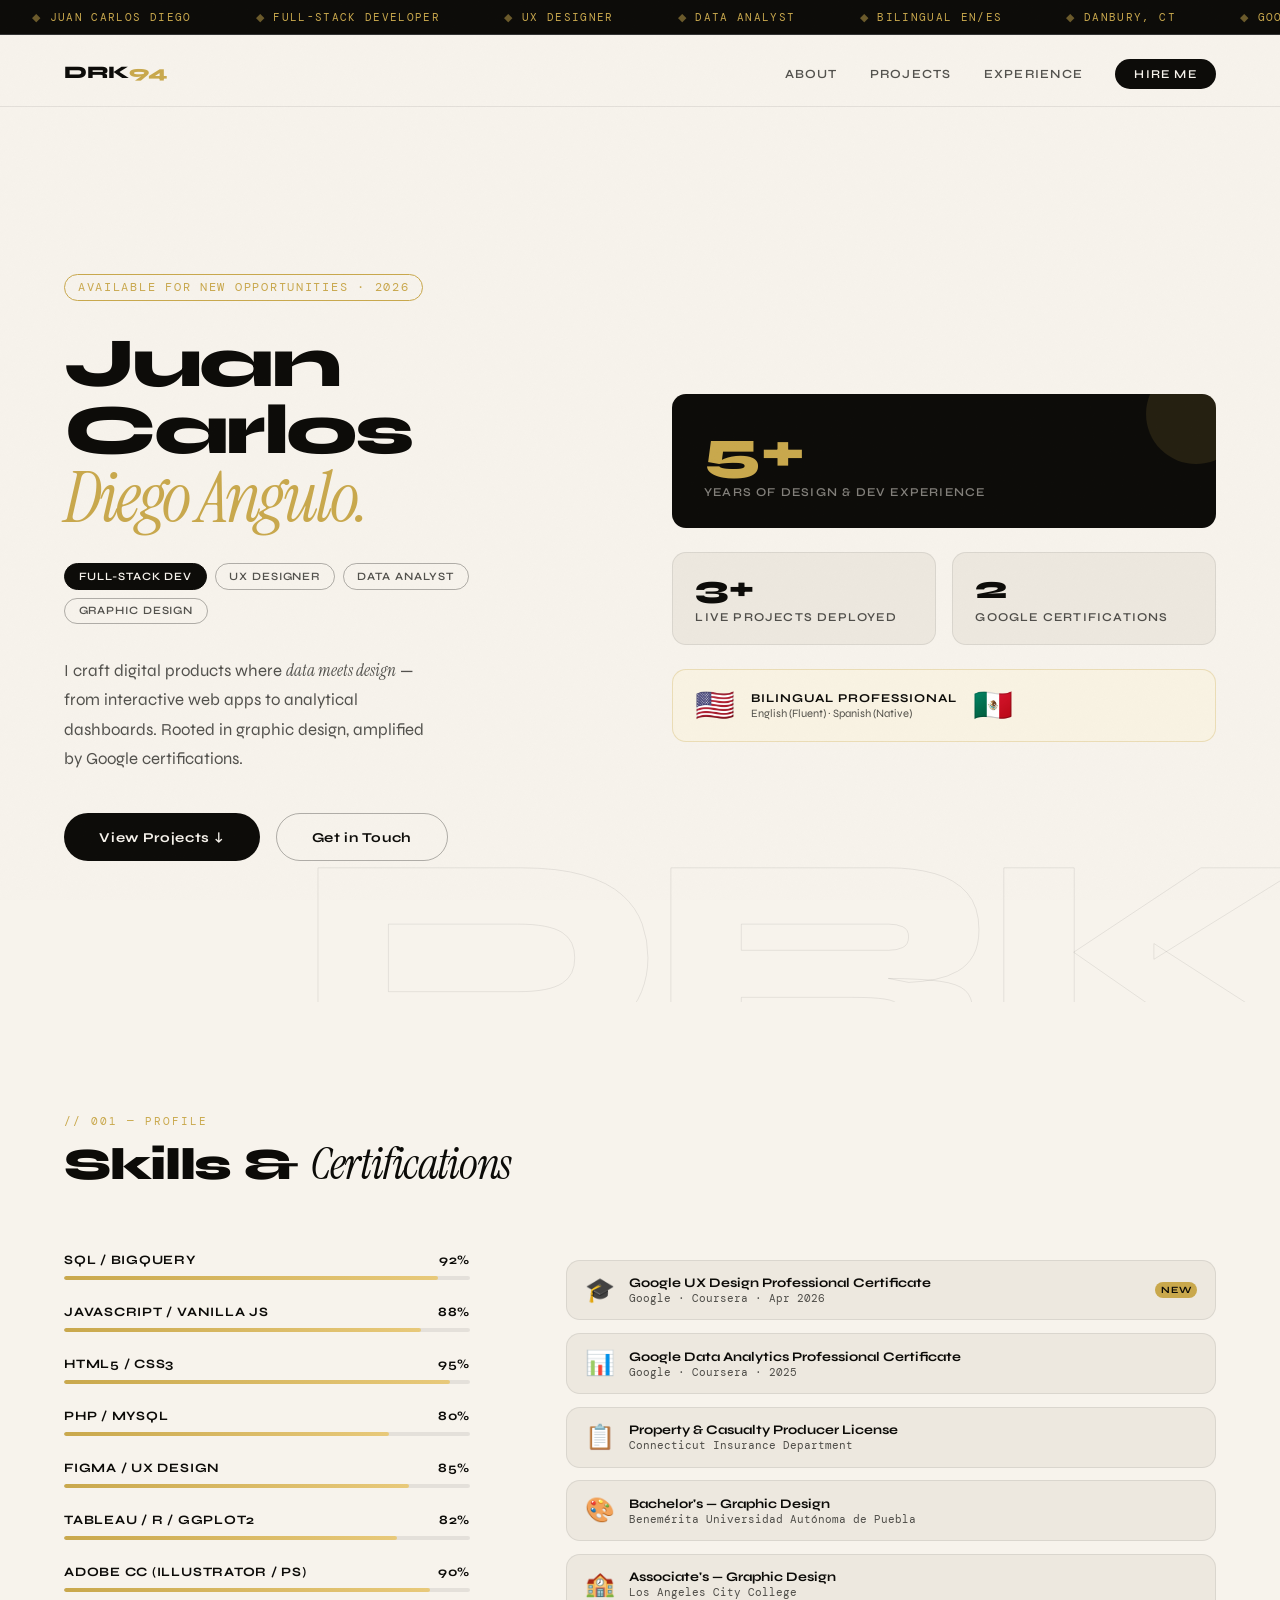
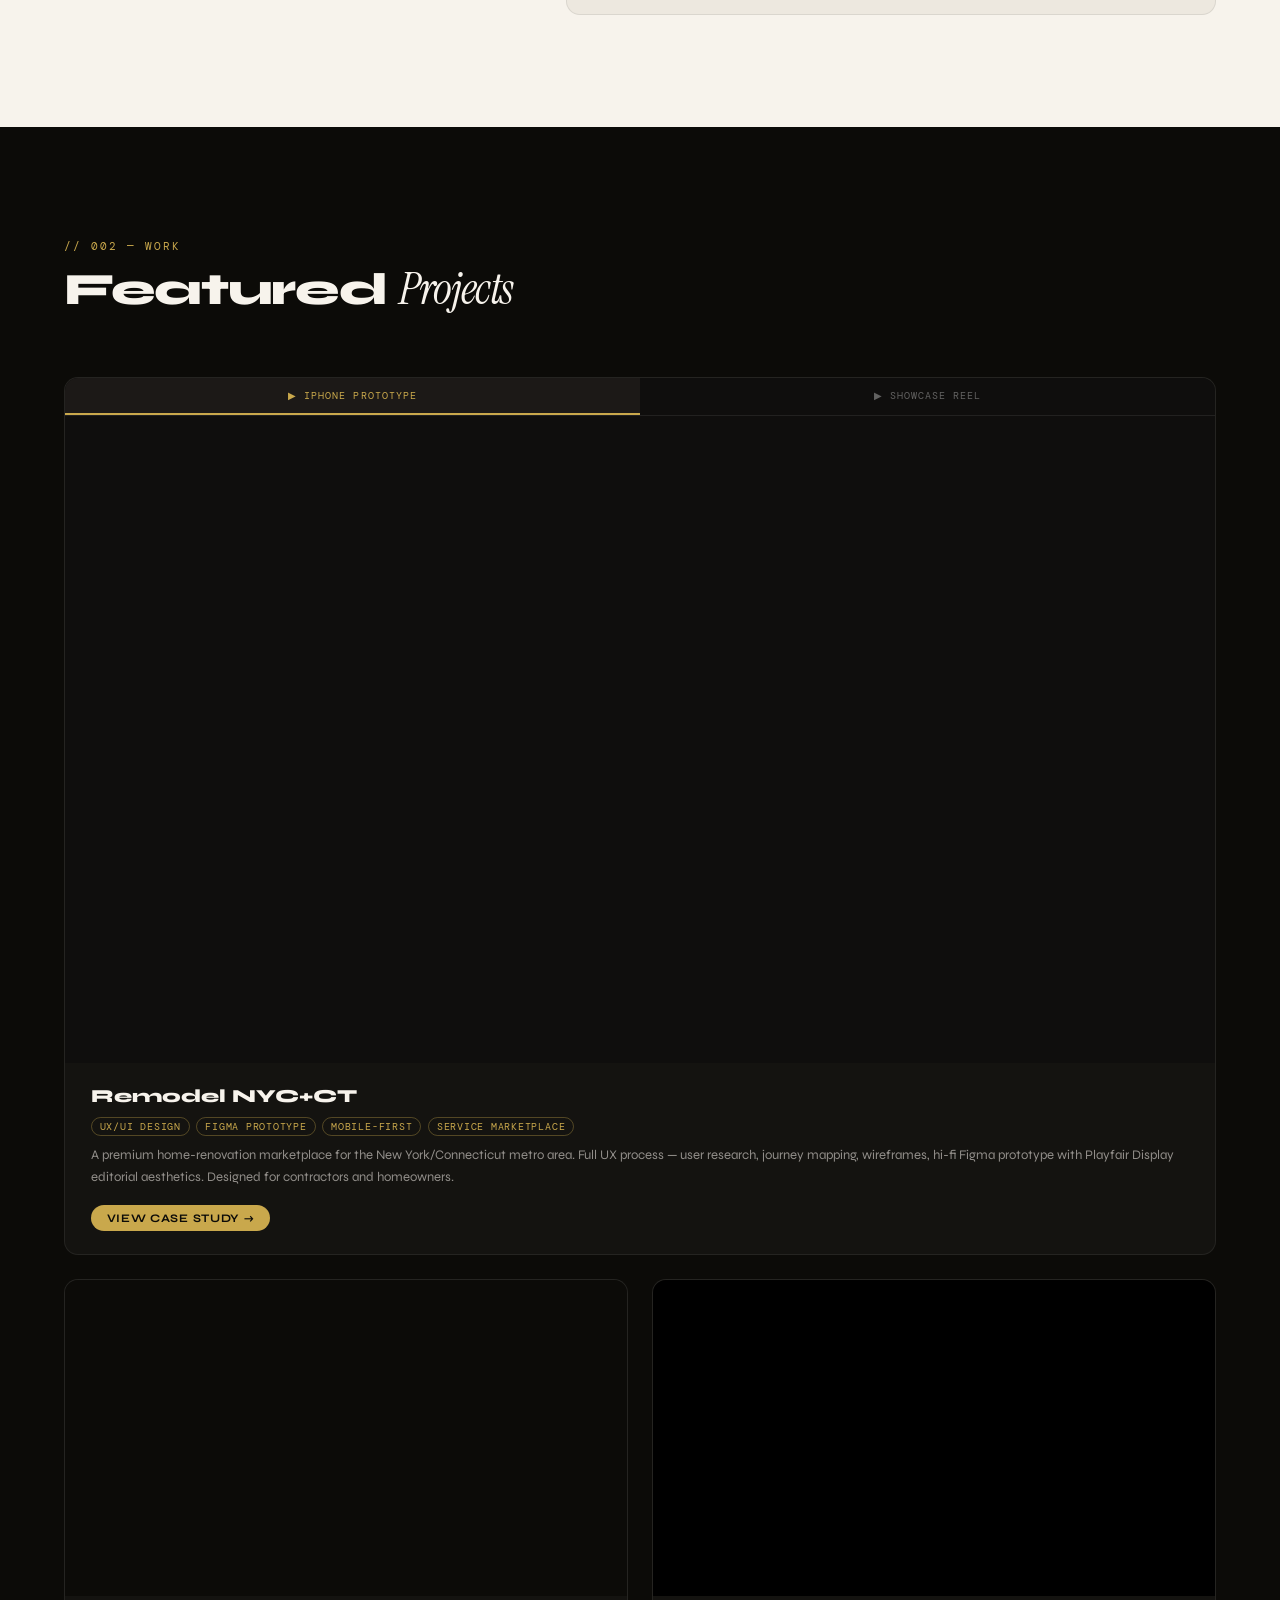
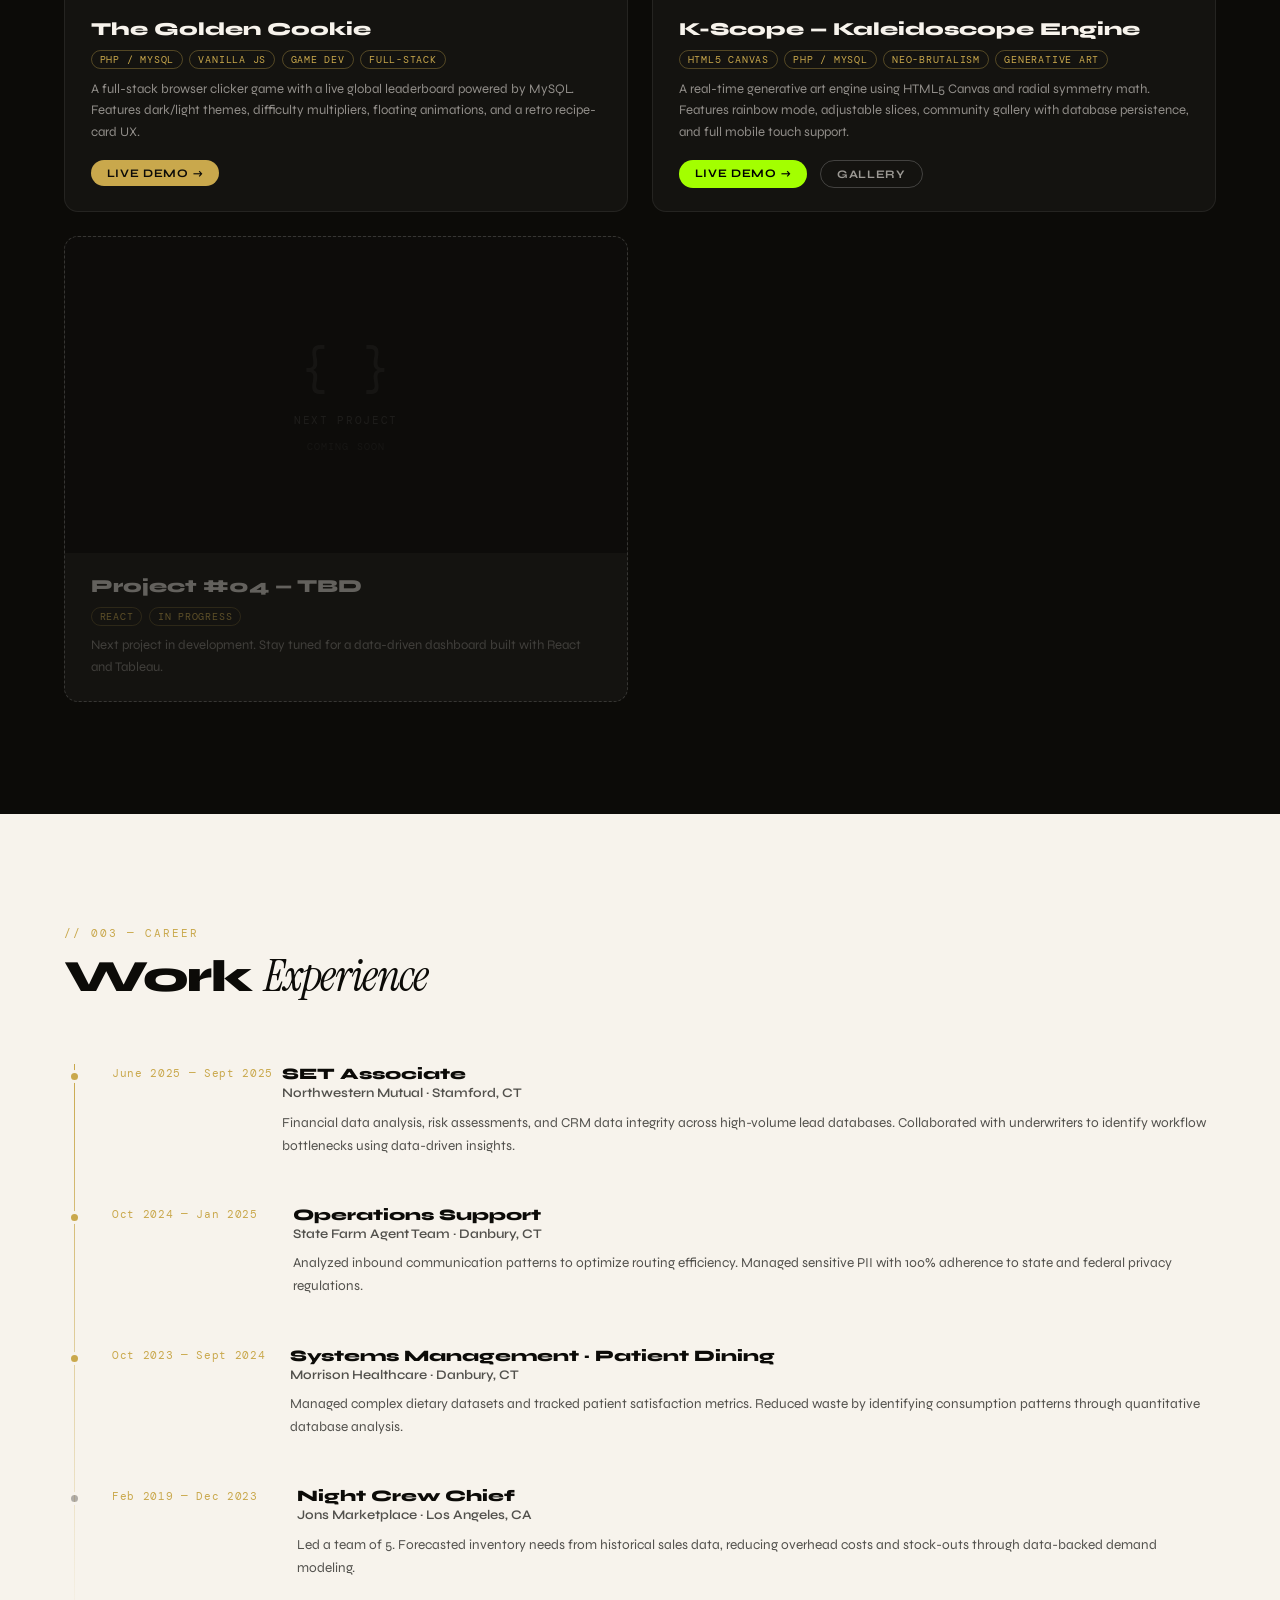
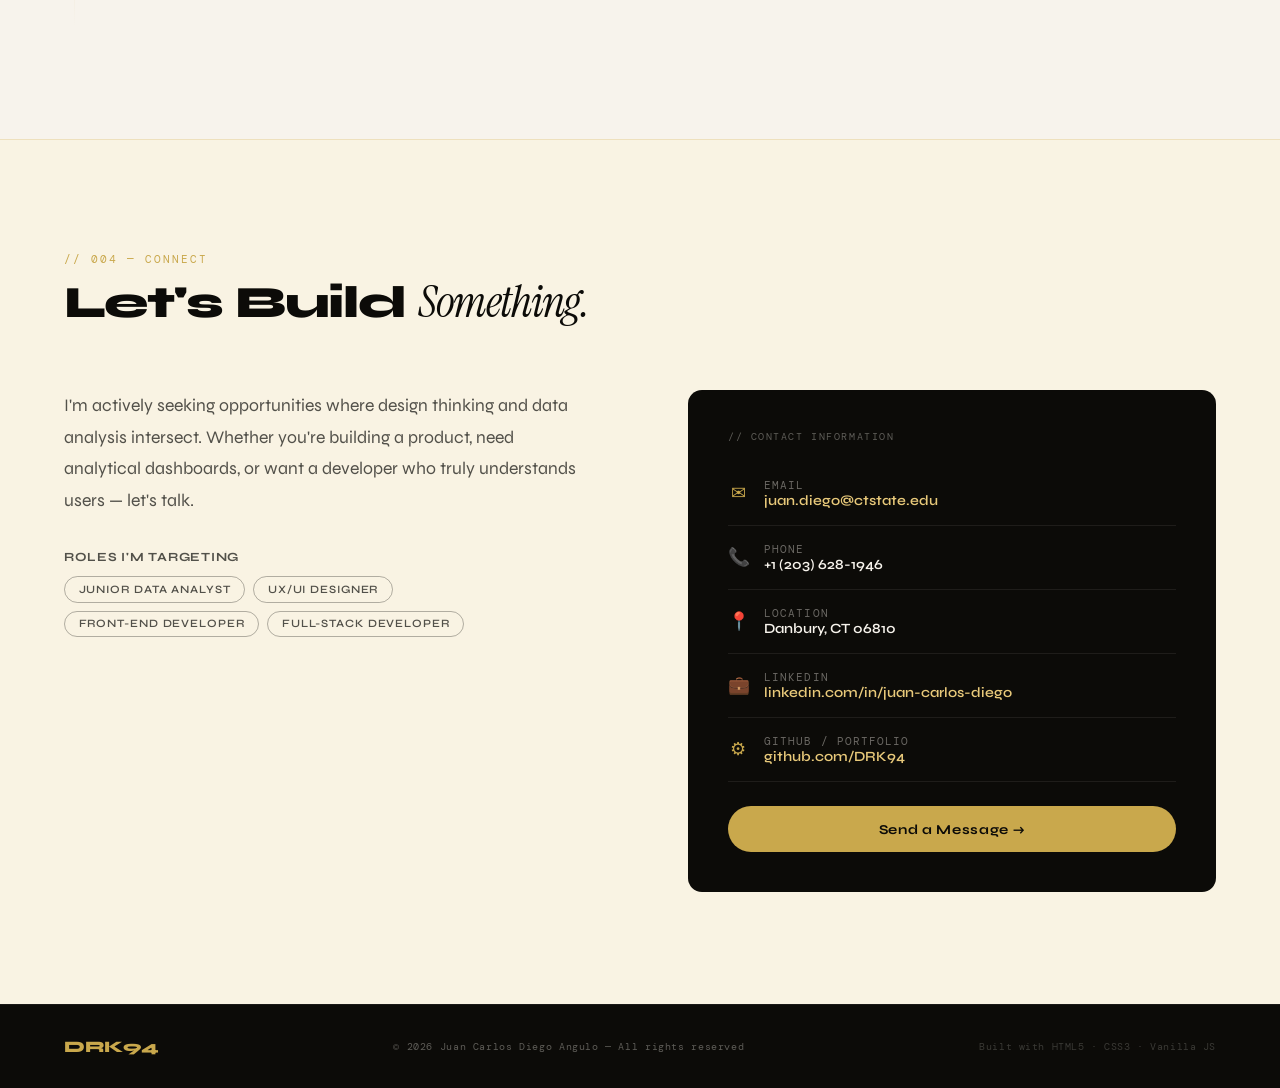
==== index.html @ 2348c210 "Update index.html" ====
<!DOCTYPE html>
<html lang="en">
<head>
<meta charset="UTF-8">
<meta name="viewport" content="width=device-width, initial-scale=1.0">
<title>Juan Carlos Diego — Developer & Designer</title>
<link rel="preconnect" href="https://fonts.googleapis.com">
<link rel="preconnect" href="https://fonts.gstatic.com" crossorigin>
<link href="https://fonts.googleapis.com/css2?family=Syne:wght@400;500;600;700;800&family=Instrument+Serif:ital@0;1&family=DM+Mono:wght@400;500&display=swap" rel="stylesheet">
<style>
:root {
  --gold: #C9A84C;
  --gold-lt: #E8C97A;
  --gold-pale: #F9F3E3;
  --ink: #0C0B08;
  --ink-70: rgba(12,11,8,0.7);
  --ink-30: rgba(12,11,8,0.3);
  --ink-10: rgba(12,11,8,0.08);
  --cream: #F7F3EC;
  --cream-2: #EDE8DF;
  --red: #C04030;
  --neon: #A3FF00;
  --neon-dim: rgba(163,255,0,0.12);
  --blue-dk: #0C1929;
  --blue-mid: #16213E;
  --sans: 'Syne', sans-serif;
  --serif: 'Instrument Serif', Georgia, serif;
  --mono: 'DM Mono', monospace;
  --r: 6px;
  --r-lg: 14px;
  --transition: 0.3s cubic-bezier(0.4,0,0.2,1);
}

@media(prefers-reduced-motion: reduce){ *, *::before, *::after { animation-duration:.01ms!important; transition-duration:.01ms!important; } }

*, *::before, *::after { box-sizing: border-box; margin:0; padding:0; }
html { scroll-behavior: smooth; }
body {
  font-family: var(--sans);
  background: var(--cream);
  color: var(--ink);
  overflow-x: hidden;
  -webkit-font-smoothing: antialiased;
}

/* ── NOISE TEXTURE OVERLAY ── */
body::before {
  content:'';
  position:fixed; inset:0; z-index:1000; pointer-events:none;
  background-image: url("data:image/svg+xml,%3Csvg viewBox='0 0 200 200' xmlns='http://www.w3.org/2000/svg'%3E%3Cfilter id='n'%3E%3CfeTurbulence type='fractalNoise' baseFrequency='0.9' numOctaves='4'/%3E%3C/filter%3E%3Crect width='100%25' height='100%25' filter='url(%23n)' opacity='0.035'/%3E%3C/svg%3E");
  background-repeat: repeat;
  background-size: 180px;
  opacity: 0.6;
}

/* ── SCROLLING TICKER ── */
.ticker-wrap { overflow: hidden; background: var(--ink); padding: 10px 0; border-bottom: 1px solid #333; position: sticky; top:0; z-index: 900; }
.ticker { display:flex; white-space:nowrap; animation: ticker-scroll 28s linear infinite; }
.ticker-item { font-family: var(--mono); font-size: 0.7rem; color: var(--gold); padding: 0 2rem; letter-spacing: 0.12em; text-transform: uppercase; }
.ticker-item::before { content: '◆ '; opacity: 0.5; }
@keyframes ticker-scroll { from { transform: translateX(0); } to { transform: translateX(-50%); } }

/* ── NAV ── */
nav {
  display:flex; align-items:center; justify-content:space-between;
  padding: 1.4rem 4rem;
  position: sticky; top: 40px; z-index: 800;
  background: rgba(247,243,236,0.82);
  backdrop-filter: blur(18px);
  border-bottom: 1px solid var(--ink-10);
}
.nav-logo {
  font-family: var(--sans); font-weight: 800; font-size: 1.1rem;
  letter-spacing: -0.02em; color: var(--ink); text-decoration: none;
}
.nav-logo span { color: var(--gold); }
.nav-links { display:flex; gap:2rem; list-style:none; }
.nav-links a {
  font-size: 0.78rem; font-weight: 600; letter-spacing: 0.1em;
  text-transform: uppercase; color: var(--ink-70); text-decoration:none;
  transition: color var(--transition);
}
.nav-links a:hover { color: var(--gold); }
.nav-cta {
  background: var(--ink); color: var(--cream)!important;
  padding: 0.5rem 1.2rem; border-radius: 100px;
  font-size: 0.75rem!important; transition: background var(--transition)!important;
}
.nav-cta:hover { background: var(--gold)!important; color: var(--ink)!important; }

/* ── HERO ── */
.hero {
  min-height: 100svh;
  display:grid; grid-template-columns: 1fr 1fr; align-items: center;
  padding: 8rem 4rem 6rem;
  position: relative; overflow: hidden;
  gap: 4rem;
}
.hero-bg-text {
  position: absolute; bottom: -6rem; right: -2rem;
  font-family: var(--sans); font-weight: 800; font-size: 22vw;
  color: transparent; -webkit-text-stroke: 1px var(--ink-10);
  line-height: 1; pointer-events: none; user-select:none;
  letter-spacing: -0.05em;
}
.hero-tag {
  display: inline-block; font-family: var(--mono); font-size: 0.72rem;
  letter-spacing: 0.15em; text-transform: uppercase;
  color: var(--gold); border: 1px solid var(--gold);
  padding: 0.3rem 0.8rem; border-radius: 100px; margin-bottom: 1.8rem;
}
.hero-name {
  font-family: var(--sans); font-weight: 800; font-size: clamp(3rem, 5.5vw, 5.5rem);
  line-height: 0.95; letter-spacing: -0.04em; color: var(--ink);
}
.hero-name em { font-family: var(--serif); font-style: italic; font-weight: 400; color: var(--gold); }
.hero-roles {
  display:flex; flex-wrap:wrap; gap: 0.5rem; margin: 2rem 0;
}
.role-pill {
  font-size: 0.7rem; font-weight: 600; letter-spacing: 0.08em; text-transform: uppercase;
  padding: 0.35rem 0.85rem; border-radius: 100px;
  border: 1px solid var(--ink-30); color: var(--ink-70);
}
.role-pill.active { background: var(--ink); color: var(--cream); border-color: var(--ink); }
.hero-summary {
  font-size: 1.05rem; line-height: 1.75; color: var(--ink-70); max-width: 38ch;
}
.hero-ctas { display:flex; gap:1rem; margin-top: 2.5rem; flex-wrap:wrap; }
.btn-primary {
  background: var(--ink); color: var(--cream);
  padding: 0.9rem 2.2rem; border-radius: 100px; font-size: 0.85rem;
  font-weight: 700; letter-spacing: 0.05em; text-decoration: none;
  display:inline-flex; align-items:center; gap: 0.5rem;
  transition: all var(--transition); border:none; cursor:pointer;
}
.btn-primary:hover { background: var(--gold); color: var(--ink); transform: translateY(-2px); }
.btn-secondary {
  background: transparent; color: var(--ink); border: 1.5px solid var(--ink-30);
  padding: 0.9rem 2.2rem; border-radius: 100px; font-size: 0.85rem;
  font-weight: 700; letter-spacing: 0.05em; text-decoration: none;
  display:inline-flex; align-items:center; gap: 0.5rem;
  transition: all var(--transition); cursor:pointer;
}
.btn-secondary:hover { border-color: var(--ink); background: var(--ink-10); }

/* Hero right column — stats */
.hero-right { display:flex; flex-direction:column; gap: 1.5rem; }
.stat-card {
  background: var(--ink); color: var(--cream);
  padding: 1.8rem 2rem; border-radius: var(--r-lg);
  position: relative; overflow:hidden;
}
.stat-card::before {
  content:''; position:absolute; top:-30px; right:-30px;
  width:100px; height:100px; border-radius:50%;
  background: var(--gold); opacity:0.12;
}
.stat-number { font-family: var(--sans); font-size: 3.5rem; font-weight: 800; color: var(--gold); line-height:1; }
.stat-label { font-size: 0.75rem; font-weight: 600; letter-spacing: 0.1em; text-transform:uppercase; color: rgba(247,243,236,0.5); margin-top: 0.4rem; }
.stat-row { display:grid; grid-template-columns: 1fr 1fr; gap: 1rem; }
.stat-mini {
  background: var(--cream-2); padding: 1.2rem 1.4rem; border-radius: var(--r-lg);
  border: 1px solid var(--ink-10);
}
.stat-mini .stat-number { font-size: 2rem; color: var(--ink); }
.stat-mini .stat-label { color: var(--ink-70); }
.bilingual-badge {
  display:flex; align-items:center; gap: 1rem;
  background: var(--gold-pale); border: 1px solid rgba(201,168,76,0.3);
  padding: 1rem 1.4rem; border-radius: var(--r-lg);
}
.lang-flag { font-size: 2rem; }
.lang-text { font-size: 0.75rem; font-weight: 700; letter-spacing:0.08em; text-transform:uppercase; color: var(--ink); }
.lang-sub { font-size: 0.7rem; color: var(--ink-70); margin-top: 2px; }

/* ── SECTIONS SHARED ── */
section { padding: 7rem 4rem; }
.section-eyebrow {
  font-family: var(--mono); font-size: 0.7rem; letter-spacing: 0.18em;
  text-transform: uppercase; color: var(--gold); margin-bottom: 0.8rem;
}
.section-title {
  font-family: var(--sans); font-weight: 800; font-size: clamp(2.2rem, 3.5vw, 3.5rem);
  letter-spacing: -0.03em; line-height: 1.05; color: var(--ink);
}
.section-title em { font-family: var(--serif); font-style:italic; font-weight:400; }

/* ── SKILLS / ABOUT ── */
.about-grid { display:grid; grid-template-columns: 1fr 1.6fr; gap: 6rem; align-items: start; margin-top: 4rem; }
.skills-list { display:flex; flex-direction:column; gap: 1.5rem; }
.skill-row {}
.skill-name { font-size: 0.8rem; font-weight: 700; letter-spacing:0.06em; text-transform:uppercase; color: var(--ink); margin-bottom: 0.5rem; display:flex; justify-content:space-between; }
.skill-bar { height: 4px; background: var(--ink-10); border-radius: 2px; overflow:hidden; }
.skill-fill { height:100%; background: linear-gradient(90deg, var(--gold), var(--gold-lt)); border-radius:2px; transform: scaleX(0); transform-origin: left; transition: transform 1.2s cubic-bezier(0.4,0,0.2,1); }
.skill-fill.animate { transform: scaleX(1); }
.cert-chips { display:flex; flex-direction:column; gap: 0.8rem; margin-top: 0.5rem; }
.cert-chip {
  display:flex; align-items:center; gap:0.9rem;
  background: var(--cream-2); border: 1px solid var(--ink-10);
  padding: 0.9rem 1.1rem; border-radius: var(--r-lg);
  transition: border-color var(--transition), box-shadow var(--transition);
}
.cert-chip:hover { border-color: var(--gold); box-shadow: 0 0 0 3px rgba(201,168,76,0.12); }
.cert-icon { font-size: 1.5rem; flex-shrink:0; }
.cert-name { font-size: 0.82rem; font-weight: 700; color: var(--ink); }
.cert-issuer { font-size: 0.7rem; color: var(--ink-70); font-family: var(--mono); }
.cert-new { font-size: 0.6rem; font-weight: 700; letter-spacing:0.08em; text-transform:uppercase; background: var(--gold); color: var(--ink); padding: 2px 6px; border-radius: 100px; margin-left: auto; flex-shrink:0; }

/* ── EXPERIENCE TIMELINE ── */
.timeline { position:relative; margin-top: 4rem; }
.timeline::before {
  content:''; position:absolute; left: 10px; top:0; bottom:0; width:1px;
  background: linear-gradient(to bottom, var(--gold), transparent);
}
.timeline-item { display:flex; gap:2.5rem; padding: 0 0 3rem 3rem; position:relative; }
.timeline-dot {
  position:absolute; left: 4px; top: 6px; width:13px; height:13px;
  background: var(--gold); border-radius:50%; border: 3px solid var(--cream);
  flex-shrink:0;
}
.timeline-date { font-family: var(--mono); font-size: 0.7rem; color: var(--gold); white-space: nowrap; min-width: 120px; padding-top: 0.15rem; letter-spacing: 0.06em; }
.timeline-body {}
.timeline-role { font-weight: 800; font-size: 1rem; color: var(--ink); }
.timeline-co { font-size: 0.82rem; color: var(--ink-70); margin-top: 2px; font-weight: 600; }
.timeline-desc { font-size: 0.85rem; color: var(--ink-70); line-height: 1.7; margin-top: 0.6rem; }

/* ── PROJECTS ── */
.projects-section { background: var(--ink); color: var(--cream); }
.projects-section .section-eyebrow { color: var(--gold); }
.projects-section .section-title { color: var(--cream); }
.projects-grid { display:grid; grid-template-columns: 1fr 1fr; gap: 1.5rem; margin-top: 4rem; }
.project-card {
  background: #141310; border: 1px solid rgba(255,255,255,0.07);
  border-radius: var(--r-lg); overflow:hidden; position:relative;
  transition: transform var(--transition), border-color var(--transition);
  cursor: pointer;
}
.project-card:hover { transform: translateY(-6px); border-color: rgba(201,168,76,0.4); }
.project-card.featured { grid-column: span 2; }
.project-media {
  width:100%; aspect-ratio: 16/9; background: #1A1815;
  position:relative; overflow:hidden;
  display:flex; align-items:center; justify-content:center;
}
.project-card.featured .project-media { aspect-ratio: 21/9; }
.project-media video {
  width:100%; height:100%; object-fit:cover;
  opacity: 0.85; transition: opacity var(--transition);
}
.project-card:hover .project-media video { opacity: 1; }
.project-placeholder {
  width:100%; height:100%; display:flex; flex-direction:column;
  align-items:center; justify-content:center; gap: 0.8rem;
  font-family: var(--mono); font-size: 0.7rem; letter-spacing:0.1em;
  text-transform:uppercase; color: rgba(255,255,255,0.2);
}
.project-placeholder-emoji { font-size: 3.5rem; opacity: 0.4; }
/* Project mock screens inside placeholder */
.mock-screen {
  width:80%; max-width:520px; background: #0C0B08; border-radius: 8px;
  border: 1px solid rgba(255,255,255,0.1); overflow:hidden;
  box-shadow: 0 30px 60px rgba(0,0,0,0.6);
}
.mock-bar { height:28px; background: #1A1815; border-bottom: 1px solid rgba(255,255,255,0.07); display:flex; align-items:center; padding: 0 10px; gap:6px; }
.mock-dot { width:7px; height:7px; border-radius:50%; }
.mock-url { flex:1; height:14px; background: rgba(255,255,255,0.05); border-radius: 3px; margin:0 8px; }
.mock-body { padding: 1.2rem; }

/* Golden Cookie mock */
.cookie-mock .mock-title { text-align:center; font-size: 0.6rem; font-family: var(--mono); color: var(--gold); letter-spacing:0.15em; text-transform:uppercase; margin-bottom:0.8rem; }
.cookie-emoji-big { font-size: 3.5rem; text-align:center; display:block; animation: pulse-cookie 2s infinite ease-in-out; }
.score-row { display:flex; justify-content:center; font-family:var(--mono); font-size:1.4rem; font-weight:700; color: #e94560; margin: 0.5rem 0; }
.leaderboard-row { display:flex; justify-content:space-between; font-family:var(--mono); font-size:0.55rem; color:rgba(255,255,255,0.5); padding:3px 0; border-bottom: 1px solid rgba(255,255,255,0.05); }
@keyframes pulse-cookie { 0%,100%{ transform:scale(1); } 50%{ transform:scale(1.08); } }

/* K-Scope mock */
.kscope-mock .kscope-canvas { width:100%; aspect-ratio:2/1; background:#000; border-radius:4px; position:relative; overflow:hidden; }
.kscope-line { position:absolute; width:2px; border-radius:1px; transform-origin: bottom; }
.kscope-controls { display:flex; gap:8px; margin-top:8px; align-items:center; }
.kscope-swatch { width:20px; height:20px; border-radius:4px; border: 2px solid var(--neon); background: var(--neon); }
.kscope-tag { font-family:var(--mono); font-size:0.5rem; color: var(--neon); border: 1px solid var(--neon); padding:2px 6px; }

/* Remodel mock */
.remodel-mock .remodel-header { display:flex; align-items:center; gap:8px; margin-bottom:10px; }
.remodel-logo { font-family:var(--serif); font-style:italic; font-size:0.9rem; color: #B45309; }
.remodel-card { background:#FAEEDA; border-radius:6px; padding:8px 10px; margin-bottom:6px; }
.remodel-card-title { font-size:0.55rem; font-weight:700; color:#1C1917; }
.remodel-card-sub { font-size:0.48rem; color:#57534E; margin-top:2px; }
.remodel-badge { display:inline-block; background:#0F6E56; color:#fff; font-size:0.42rem; padding:1px 5px; border-radius:3px; margin-top:3px; }

/* project info overlay */
.project-info { padding: 1.4rem 1.6rem; }
.project-name { font-family: var(--sans); font-weight: 800; font-size: 1.15rem; color: var(--cream); }
.project-tags { display:flex; flex-wrap:wrap; gap:0.4rem; margin: 0.6rem 0; }
.project-tag { font-family: var(--mono); font-size: 0.6rem; letter-spacing:0.08em; text-transform:uppercase; color: var(--gold); border: 1px solid rgba(201,168,76,0.35); padding: 2px 8px; border-radius: 100px; }
.project-desc { font-size: 0.82rem; line-height: 1.65; color: rgba(247,243,236,0.55); }
.project-links { display:flex; gap:0.8rem; margin-top: 1rem; }
.project-link {
  font-size:0.72rem; font-weight:700; letter-spacing:0.06em; text-transform:uppercase;
  padding: 0.4rem 1rem; border-radius: 100px; text-decoration:none;
  transition: all var(--transition);
}
.pl-primary { background: var(--gold); color: var(--ink); }
.pl-primary:hover { background: var(--gold-lt); }
.pl-ghost { border: 1px solid rgba(255,255,255,0.2); color: rgba(247,243,236,0.6); }
.pl-ghost:hover { border-color: var(--gold); color: var(--gold); }

/* play button overlay */
.play-overlay {
  position:absolute; inset:0; display:flex; align-items:center; justify-content:center;
  background: rgba(0,0,0,0.3); opacity:1; transition: opacity var(--transition);
}
.project-card:hover .play-overlay { opacity:0; }
.play-btn {
  width:54px; height:54px; border-radius:50%;
  background: rgba(201,168,76,0.9); display:flex; align-items:center; justify-content:center;
  backdrop-filter: blur(4px);
}
.play-btn svg { width:20px; height:20px; fill: var(--ink); margin-left:3px; }

/* ── CONTACT ── */
.contact-section {
  background: var(--gold-pale); border-top: 1px solid rgba(201,168,76,0.25);
}
.contact-grid { display:grid; grid-template-columns: 1fr 1fr; gap: 6rem; margin-top: 4rem; align-items:start; }
.contact-intro { font-size: 1.1rem; line-height: 1.8; color: var(--ink-70); }
.contact-card {
  background: var(--ink); color: var(--cream);
  padding: 2.5rem; border-radius: var(--r-lg);
}
.contact-row {
  display:flex; align-items:center; gap: 1rem; padding: 1rem 0;
  border-bottom: 1px solid rgba(247,243,236,0.08);
}
.contact-row:last-child { border-bottom:none; }
.contact-icon { font-size: 1.1rem; color: var(--gold); flex-shrink:0; width:20px; text-align:center; }
.contact-label { font-size: 0.68rem; font-family:var(--mono); letter-spacing:0.1em; text-transform:uppercase; color: rgba(247,243,236,0.4); }
.contact-value { font-size: 0.88rem; font-weight:600; color: var(--cream); }
.contact-value a { color: var(--gold-lt); text-decoration:none; }
.contact-value a:hover { text-decoration:underline; }

/* ── FOOTER ── */
footer {
  background: var(--ink); color: rgba(247,243,236,0.35);
  padding: 2rem 4rem; display:flex; justify-content:space-between; align-items:center;
  border-top: 1px solid rgba(255,255,255,0.06);
}
.footer-logo { font-family: var(--sans); font-weight:800; font-size:1rem; color: var(--gold); letter-spacing:-0.02em; }
.footer-copy { font-family: var(--mono); font-size: 0.65rem; letter-spacing:0.06em; }

/* ── RESPONSIVE ── */
@media(max-width:900px){
  nav { padding: 1.2rem 1.5rem; }
  .nav-links { display:none; }
  .hero { grid-template-columns:1fr; padding: 6rem 1.5rem 4rem; gap:3rem; }
  .hero-bg-text { font-size: 30vw; }
  section { padding: 5rem 1.5rem; }
  .about-grid { grid-template-columns:1fr; gap:3rem; }
  .projects-grid { grid-template-columns:1fr; }
  .project-card.featured { grid-column: span 1; }
  .project-card.featured .project-media { aspect-ratio: 16/9; }
  .contact-grid { grid-template-columns:1fr; gap:2rem; }
  footer { flex-direction:column; gap:0.5rem; text-align:center; padding:1.5rem; }
  .stat-row { grid-template-columns:1fr; }
}
</style>
</head>
<body>

<!-- TICKER -->
<div class="ticker-wrap" aria-hidden="true">
  <div class="ticker">
    <span class="ticker-item">Juan Carlos Diego</span>
    <span class="ticker-item">Full-Stack Developer</span>
    <span class="ticker-item">UX Designer</span>
    <span class="ticker-item">Data Analyst</span>
    <span class="ticker-item">Bilingual EN/ES</span>
    <span class="ticker-item">Danbury, CT</span>
    <span class="ticker-item">Google Certified</span>
    <span class="ticker-item">Open to Work</span>
    <span class="ticker-item">Juan Carlos Diego</span>
    <span class="ticker-item">Full-Stack Developer</span>
    <span class="ticker-item">UX Designer</span>
    <span class="ticker-item">Data Analyst</span>
    <span class="ticker-item">Bilingual EN/ES</span>
    <span class="ticker-item">Danbury, CT</span>
    <span class="ticker-item">Google Certified</span>
    <span class="ticker-item">Open to Work</span>
  </div>
</div>

<!-- NAV -->
<nav role="navigation" aria-label="Main navigation">
  <a href="#" class="nav-logo">DRK<span>94</span></a>
  <ul class="nav-links">
    <li><a href="#about">About</a></li>
    <li><a href="#projects">Projects</a></li>
    <li><a href="#experience">Experience</a></li>
    <li><a href="#contact" class="nav-cta">Hire Me</a></li>
  </ul>
</nav>

<!-- HERO -->
<header class="hero" id="top">
  <div class="hero-left">
    <div class="hero-tag">Available for new opportunities · 2026</div>
    <h1 class="hero-name">
      Juan<br>Carlos<br><em>Diego Angulo.</em>
    </h1>
    <div class="hero-roles">
      <span class="role-pill active">Full-Stack Dev</span>
      <span class="role-pill">UX Designer</span>
      <span class="role-pill">Data Analyst</span>
      <span class="role-pill">Graphic Design</span>
    </div>
    <p class="hero-summary">I craft digital products where <em style="font-family:var(--serif);font-style:italic;">data meets design</em> — from interactive web apps to analytical dashboards. Rooted in graphic design, amplified by Google certifications.</p>
    <div class="hero-ctas">
      <a href="#projects" class="btn-primary">View Projects ↓</a>
      <a href="#contact" class="btn-secondary">Get in Touch</a>
    </div>
  </div>
  <div class="hero-right">
    <div class="stat-card">
      <div class="stat-number">5+</div>
      <div class="stat-label">Years of design &amp; dev experience</div>
    </div>
    <div class="stat-row">
      <div class="stat-mini">
        <div class="stat-number">3+</div>
        <div class="stat-label">Live projects deployed</div>
      </div>
      <div class="stat-mini">
        <div class="stat-number">2</div>
        <div class="stat-label">Google certifications</div>
      </div>
    </div>
    <div class="bilingual-badge">
      <span class="lang-flag">🇺🇸</span>
      <div><div class="lang-text">Bilingual Professional</div><div class="lang-sub">English (Fluent) · Spanish (Native)</div></div>
      <span class="lang-flag">🇲🇽</span>
    </div>
  </div>
  <div class="hero-bg-text" aria-hidden="true">DRK</div>
</header>

<!-- ABOUT / SKILLS -->
<section id="about">
  <div class="section-eyebrow">// 001 — Profile</div>
  <h2 class="section-title">Skills &amp; <em>Certifications</em></h2>
  <div class="about-grid">
    <div class="skills-list">
      <div class="skill-row">
        <div class="skill-name"><span>SQL / BigQuery</span><span>92%</span></div>
        <div class="skill-bar"><div class="skill-fill" style="width:92%"></div></div>
      </div>
      <div class="skill-row">
        <div class="skill-name"><span>JavaScript / Vanilla JS</span><span>88%</span></div>
        <div class="skill-bar"><div class="skill-fill" style="width:88%"></div></div>
      </div>
      <div class="skill-row">
        <div class="skill-name"><span>HTML5 / CSS3</span><span>95%</span></div>
        <div class="skill-bar"><div class="skill-fill" style="width:95%"></div></div>
      </div>
      <div class="skill-row">
        <div class="skill-name"><span>PHP / MySQL</span><span>80%</span></div>
        <div class="skill-bar"><div class="skill-fill" style="width:80%"></div></div>
      </div>
      <div class="skill-row">
        <div class="skill-name"><span>Figma / UX Design</span><span>85%</span></div>
        <div class="skill-bar"><div class="skill-fill" style="width:85%"></div></div>
      </div>
      <div class="skill-row">
        <div class="skill-name"><span>Tableau / R / ggplot2</span><span>82%</span></div>
        <div class="skill-bar"><div class="skill-fill" style="width:82%"></div></div>
      </div>
      <div class="skill-row">
        <div class="skill-name"><span>Adobe CC (Illustrator / PS)</span><span>90%</span></div>
        <div class="skill-bar"><div class="skill-fill" style="width:90%"></div></div>
      </div>
    </div>
    <div>
      <div class="cert-chips">
        <div class="cert-chip">
          <span class="cert-icon">🎓</span>
          <div>
            <div class="cert-name">Google UX Design Professional Certificate</div>
            <div class="cert-issuer">Google · Coursera · Apr 2026</div>
          </div>
          <span class="cert-new">New</span>
        </div>
        <div class="cert-chip">
          <span class="cert-icon">📊</span>
          <div>
            <div class="cert-name">Google Data Analytics Professional Certificate</div>
            <div class="cert-issuer">Google · Coursera · 2025</div>
          </div>
        </div>
        <div class="cert-chip">
          <span class="cert-icon">📋</span>
          <div>
            <div class="cert-name">Property &amp; Casualty Producer License</div>
            <div class="cert-issuer">Connecticut Insurance Department</div>
          </div>
        </div>
        <div class="cert-chip">
          <span class="cert-icon">🎨</span>
          <div>
            <div class="cert-name">Bachelor's — Graphic Design</div>
            <div class="cert-issuer">Benemérita Universidad Autónoma de Puebla</div>
          </div>
        </div>
        <div class="cert-chip">
          <span class="cert-icon">🏫</span>
          <div>
            <div class="cert-name">Associate's — Graphic Design</div>
            <div class="cert-issuer">Los Angeles City College</div>
          </div>
        </div>
      </div>
    </div>
  </div>
</section>

<!-- PROJECTS -->
<section class="projects-section" id="projects">
  <div class="section-eyebrow">// 002 — Work</div>
  <h2 class="section-title">Featured <em>Projects</em></h2>
  <div class="projects-grid">

    <!-- Remodel NYC+CT — featured -->
    <div class="project-card featured">
      <div class="project-media" style="flex-direction:column;background:#0F0E0D;aspect-ratio:unset;">
        <!-- Video tab switcher -->
        <div style="display:flex;gap:0;width:100%;border-bottom:1px solid rgba(255,255,255,0.08);flex-shrink:0;">
          <button onclick="remodelTab(0,this)" id="remodel-tab-0"
            style="flex:1;background:#1C1917;border:none;color:var(--gold);font-family:var(--mono);font-size:0.65rem;letter-spacing:0.1em;text-transform:uppercase;padding:0.7rem 1rem;cursor:pointer;border-bottom:2px solid var(--gold);transition:all 0.2s;">
            ▶ iPhone Prototype
          </button>
          <button onclick="remodelTab(1,this)" id="remodel-tab-1"
            style="flex:1;background:transparent;border:none;color:rgba(255,255,255,0.35);font-family:var(--mono);font-size:0.65rem;letter-spacing:0.1em;text-transform:uppercase;padding:0.7rem 1rem;cursor:pointer;border-bottom:2px solid transparent;transition:all 0.2s;">
            ▶ Showcase Reel
          </button>
        </div>
        <!-- Video panels -->
        <div id="remodel-video-0" style="width:100%;position:relative;padding-bottom:56.25%;flex-shrink:0;">
          <iframe
            src="https://player.vimeo.com/video/1193597538?title=0&byline=0&portrait=0&color=C9A84C"
            style="position:absolute;top:0;left:0;width:100%;height:100%;border:none;"
            allow="autoplay; fullscreen; picture-in-picture"
            allowfullscreen
            title="Remodel NYC+CT — iPhone Prototype">
          </iframe>
        </div>
        <div id="remodel-video-1" style="width:100%;position:relative;padding-bottom:56.25%;flex-shrink:0;display:none;">
          <iframe
            src="https://player.vimeo.com/video/1193597629?title=0&byline=0&portrait=0&color=C9A84C"
            style="position:absolute;top:0;left:0;width:100%;height:100%;border:none;"
            allow="autoplay; fullscreen; picture-in-picture"
            allowfullscreen
            title="Remodel NYC+CT — Showcase">
          </iframe>
        </div>
      </div>
      <div class="project-info">
        <div class="project-name">Remodel NYC+CT</div>
        <div class="project-tags">
          <span class="project-tag">UX/UI Design</span>
          <span class="project-tag">Figma Prototype</span>
          <span class="project-tag">Mobile-First</span>
          <span class="project-tag">Service Marketplace</span>
        </div>
        <p class="project-desc">A premium home-renovation marketplace for the New York/Connecticut metro area. Full UX process — user research, journey mapping, wireframes, hi-fi Figma prototype with Playfair Display editorial aesthetics. Designed for contractors and homeowners.</p>
        <div class="project-links">
          <a href="remodel_casestudy.html" class="project-link pl-primary" target="_blank">View Case Study →</a>
        </div>
      </div>
    </div>

    <!-- The Golden Cookie -->
    <div class="project-card">
      <div class="project-media" style="padding:0;background:#0C0B08;">
        <div style="width:100%;position:relative;padding-bottom:56.25%;">
          <iframe
            src="https://player.vimeo.com/video/1193731433?title=0&byline=0&portrait=0&color=ffd700"
            style="position:absolute;top:0;left:0;width:100%;height:100%;border:none;"
            allow="autoplay; fullscreen; picture-in-picture"
            allowfullscreen
            title="The Golden Cookie — Demo">
          </iframe>
        </div>
      </div>
      <div class="project-info">
        <div class="project-name">The Golden Cookie</div>
        <div class="project-tags">
          <span class="project-tag">PHP / MySQL</span>
          <span class="project-tag">Vanilla JS</span>
          <span class="project-tag">Game Dev</span>
          <span class="project-tag">Full-Stack</span>
        </div>
        <p class="project-desc">A full-stack browser clicker game with a live global leaderboard powered by MySQL. Features dark/light themes, difficulty multipliers, floating animations, and a retro recipe-card UX.</p>
        <div class="project-links">
          <a href="https://drk94.infinityfreeapp.com/golden-cookie/index.php" class="project-link pl-primary" target="_blank">Live Demo →</a>
        </div>

      </div>
    </div>

    <!-- K-Scope -->
    <div class="project-card">
      <div class="project-media" style="padding:0;background:#000;">
        <div style="width:100%;position:relative;padding-bottom:56.25%;">
          <iframe
            src="https://player.vimeo.com/video/1193734236?title=0&byline=0&portrait=0&color=a3ff00"
            style="position:absolute;top:0;left:0;width:100%;height:100%;border:none;"
            allow="autoplay; fullscreen; picture-in-picture"
            allowfullscreen
            title="K-Scope — Kaleidoscope Engine Demo">
          </iframe>
        </div>
      </div>
      <div class="project-info">
        <div class="project-name">K-Scope — Kaleidoscope Engine</div>
        <div class="project-tags">
          <span class="project-tag">HTML5 Canvas</span>
          <span class="project-tag">PHP / MySQL</span>
          <span class="project-tag">Neo-Brutalism</span>
          <span class="project-tag">Generative Art</span>
        </div>
        <p class="project-desc">A real-time generative art engine using HTML5 Canvas and radial symmetry math. Features rainbow mode, adjustable slices, community gallery with database persistence, and full mobile touch support.</p>
        <div class="project-links">
          <a href="https://drk94.infinityfreeapp.com/kscopetest/index.html" class="project-link pl-primary" style="background:var(--neon);color:#000;" target="_blank">Live Demo →</a>
          <a href="https://drk94.infinityfreeapp.com/kscopetest/gallery.php" class="project-link pl-ghost" target="_blank">Gallery</a>
        </div>

      </div>
    </div>

    <!-- Project #4 placeholder for next project -->
    <div class="project-card" style="border-style:dashed;border-color:rgba(255,255,255,0.15);cursor:default;">
      <div class="project-media" style="background:#0D0C0A;">
        <div class="project-placeholder">
          <div style="font-size:3rem;opacity:0.2;">{ }</div>
          <div style="opacity:0.35;letter-spacing:0.15em;">Next Project</div>
          <div style="opacity:0.2;font-size:0.6rem;">Coming soon</div>
        </div>
      </div>
      <div class="project-info">
        <div class="project-name" style="opacity:0.35;">Project #04 — TBD</div>
        <div class="project-tags">
          <span class="project-tag" style="opacity:0.4;">React</span>
          <span class="project-tag" style="opacity:0.4;">In Progress</span>
        </div>
        <p class="project-desc" style="opacity:0.35;">Next project in development. Stay tuned for a data-driven dashboard built with React and Tableau.</p>
      </div>
    </div>

  </div>
</section>

<!-- EXPERIENCE -->
<section id="experience">
  <div class="section-eyebrow">// 003 — Career</div>
  <h2 class="section-title">Work <em>Experience</em></h2>
  <div class="timeline">

    <div class="timeline-item">
      <div class="timeline-dot"></div>
      <div class="timeline-date">June 2025 — Sept 2025</div>
      <div class="timeline-body">
        <div class="timeline-role">SET Associate</div>
        <div class="timeline-co">Northwestern Mutual · Stamford, CT</div>
        <div class="timeline-desc">Financial data analysis, risk assessments, and CRM data integrity across high-volume lead databases. Collaborated with underwriters to identify workflow bottlenecks using data-driven insights.</div>
      </div>
    </div>

    <div class="timeline-item">
      <div class="timeline-dot"></div>
      <div class="timeline-date">Oct 2024 — Jan 2025</div>
      <div class="timeline-body">
        <div class="timeline-role">Operations Support</div>
        <div class="timeline-co">State Farm Agent Team · Danbury, CT</div>
        <div class="timeline-desc">Analyzed inbound communication patterns to optimize routing efficiency. Managed sensitive PII with 100% adherence to state and federal privacy regulations.</div>
      </div>
    </div>

    <div class="timeline-item">
      <div class="timeline-dot"></div>
      <div class="timeline-date">Oct 2023 — Sept 2024</div>
      <div class="timeline-body">
        <div class="timeline-role">Systems Management · Patient Dining</div>
        <div class="timeline-co">Morrison Healthcare · Danbury, CT</div>
        <div class="timeline-desc">Managed complex dietary datasets and tracked patient satisfaction metrics. Reduced waste by identifying consumption patterns through quantitative database analysis.</div>
      </div>
    </div>

    <div class="timeline-item">
      <div class="timeline-dot" style="background:var(--ink-30)"></div>
      <div class="timeline-date">Feb 2019 — Dec 2023</div>
      <div class="timeline-body">
        <div class="timeline-role">Night Crew Chief</div>
        <div class="timeline-co">Jons Marketplace · Los Angeles, CA</div>
        <div class="timeline-desc">Led a team of 5. Forecasted inventory needs from historical sales data, reducing overhead costs and stock-outs through data-backed demand modeling.</div>
      </div>
    </div>

  </div>
</section>

<!-- CONTACT -->
<section class="contact-section" id="contact">
  <div class="section-eyebrow">// 004 — Connect</div>
  <h2 class="section-title">Let's Build <em>Something.</em></h2>
  <div class="contact-grid">
    <div>
      <p class="contact-intro">I'm actively seeking opportunities where design thinking and data analysis intersect. Whether you're building a product, need analytical dashboards, or want a developer who truly understands users — let's talk.</p>
      <div style="margin-top:2rem;display:flex;flex-direction:column;gap:0.8rem;">
        <div style="font-size:0.78rem;font-weight:700;letter-spacing:0.06em;text-transform:uppercase;color:var(--ink-70);">Roles I'm targeting</div>
        <div style="display:flex;flex-wrap:wrap;gap:0.5rem;">
          <span class="role-pill">Junior Data Analyst</span>
          <span class="role-pill">UX/UI Designer</span>
          <span class="role-pill">Front-End Developer</span>
          <span class="role-pill">Full-Stack Developer</span>
        </div>
      </div>
    </div>
    <div class="contact-card">
      <div style="font-family:var(--mono);font-size:0.65rem;letter-spacing:0.15em;text-transform:uppercase;color:rgba(247,243,236,0.35);margin-bottom:1.2rem;">// Contact Information</div>
      <div class="contact-row">
        <span class="contact-icon">✉</span>
        <div>
          <div class="contact-label">Email</div>
          <div class="contact-value"><a href="mailto:juan.diego@ctstate.edu">juan.diego@ctstate.edu</a></div>
        </div>
      </div>
      <div class="contact-row">
        <span class="contact-icon">📞</span>
        <div>
          <div class="contact-label">Phone</div>
          <div class="contact-value">+1 (203) 628-1946</div>
        </div>
      </div>
      <div class="contact-row">
        <span class="contact-icon">📍</span>
        <div>
          <div class="contact-label">Location</div>
          <div class="contact-value">Danbury, CT 06810</div>
        </div>
      </div>
      <div class="contact-row">
        <span class="contact-icon">💼</span>
        <div>
          <div class="contact-label">LinkedIn</div>
          <div class="contact-value"><a href="https://www.linkedin.com/in/juan-carlos-diego-6067922a4/" target="_blank">linkedin.com/in/juan-carlos-diego</a></div>
        </div>
      </div>
      <div class="contact-row">
        <span class="contact-icon">⚙</span>
        <div>
          <div class="contact-label">GitHub / Portfolio</div>
          <div class="contact-value"><a href="#">github.com/DRK94</a></div>
        </div>
      </div>
      <a href="mailto:juan.diego@ctstate.edu" class="btn-primary" style="margin-top:1.5rem;justify-content:center;width:100%;background:var(--gold);color:var(--ink);">Send a Message →</a>
    </div>
  </div>
</section>

<!-- FOOTER -->
<footer>
  <div class="footer-logo">DRK94</div>
  <div class="footer-copy">© 2026 Juan Carlos Diego Angulo — All rights reserved</div>
  <div style="font-family:var(--mono);font-size:0.6rem;letter-spacing:0.06em;color:rgba(247,243,236,0.2);">Built with HTML5 · CSS3 · Vanilla JS</div>
</footer>

<script>
// Skill bar animation on scroll
const fills = document.querySelectorAll('.skill-fill');
const observer = new IntersectionObserver((entries) => {
  entries.forEach(e => { if(e.isIntersecting) e.target.classList.add('animate'); });
}, { threshold: 0.3 });
fills.forEach(f => observer.observe(f));

// Draw kaleidoscope preview in K-Scope mock
(function(){
  const container = document.getElementById('kscope-preview');
  if(!container) return;
  const size = container.offsetWidth || 240;
  const canvas = document.createElement('canvas');
  canvas.width = size; canvas.height = size / 2;
  canvas.style.width='100%'; canvas.style.height='auto'; canvas.style.display='block';
  container.appendChild(canvas);
  const ctx = canvas.getContext('2d');
  ctx.fillStyle='#000'; ctx.fillRect(0,0,canvas.width,canvas.height);
  const cx = canvas.width/2, cy = canvas.height/2;
  const slices = 12;
  const colors = ['#a3ff00','#ff00aa','#00cfff','#ff7700','#ffee00'];
  for(let s=0;s<slices;s++){
    ctx.save(); ctx.translate(cx,cy); ctx.rotate(s*2*Math.PI/slices);
    if(s%2===0) ctx.scale(1,-1);
    for(let i=0;i<8;i++){
      ctx.beginPath();
      const r = 10+i*7, angle = (i*17)*Math.PI/180;
      ctx.moveTo(Math.cos(angle)*r, Math.sin(angle)*r);
      ctx.lineTo(Math.cos(angle+0.5)*(r+12), Math.sin(angle+0.5)*(r+12));
      ctx.strokeStyle = colors[i%colors.length];
      ctx.lineWidth = 2; ctx.lineCap='round';
      ctx.shadowColor = colors[i%colors.length]; ctx.shadowBlur = 6;
      ctx.stroke();
    }
    ctx.restore();
  }
})();

// Smooth ticker pause on hover
const ticker = document.querySelector('.ticker');
if(ticker){
  ticker.addEventListener('mouseenter',()=>ticker.style.animationPlayState='paused');
  ticker.addEventListener('mouseleave',()=>ticker.style.animationPlayState='running');
}

// Remodel video tab switcher
function remodelTab(idx, btn) {
  [0,1].forEach(i => {
    document.getElementById('remodel-video-'+i).style.display = i===idx ? 'block' : 'none';
    const t = document.getElementById('remodel-tab-'+i);
    if(i===idx){
      t.style.background='#1C1917'; t.style.color='var(--gold)'; t.style.borderBottomColor='var(--gold)';
    } else {
      t.style.background='transparent'; t.style.color='rgba(255,255,255,0.35)'; t.style.borderBottomColor='transparent';
    }
  });
}
</script>
</body>
</html>
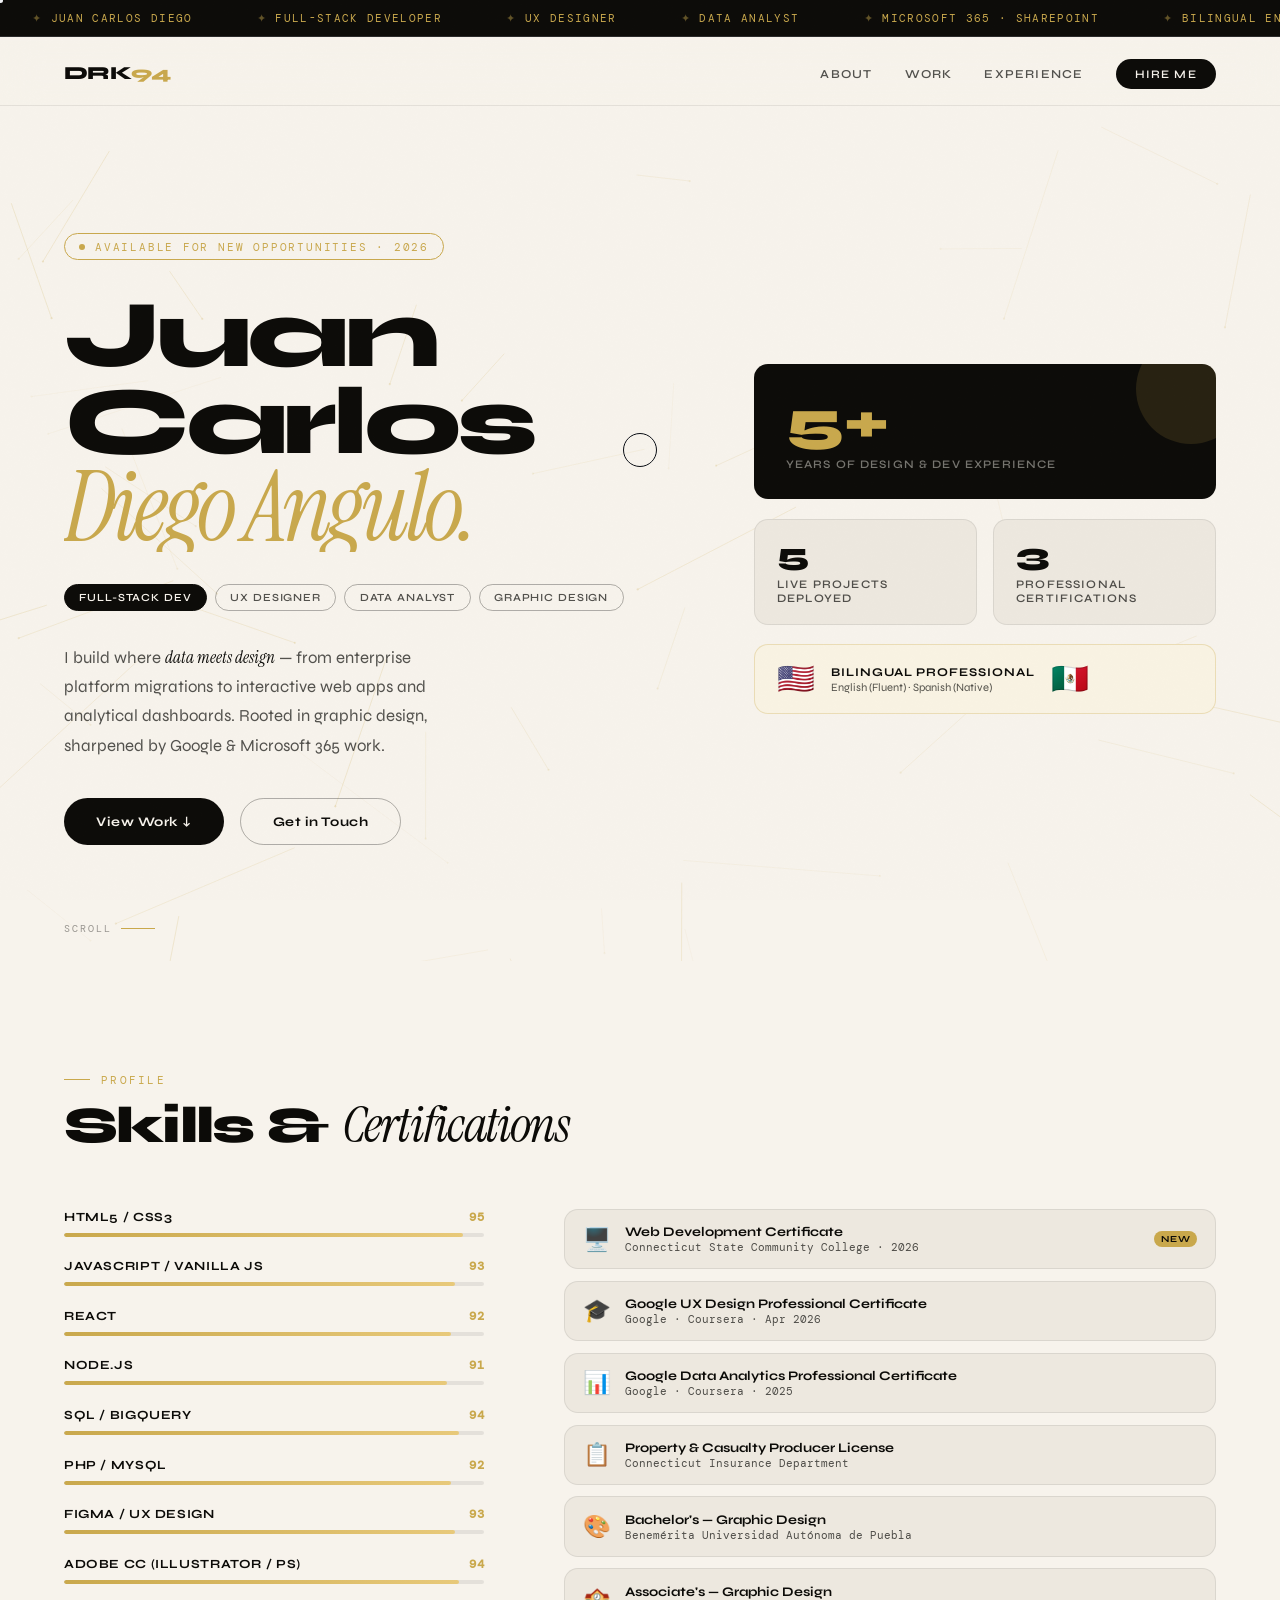
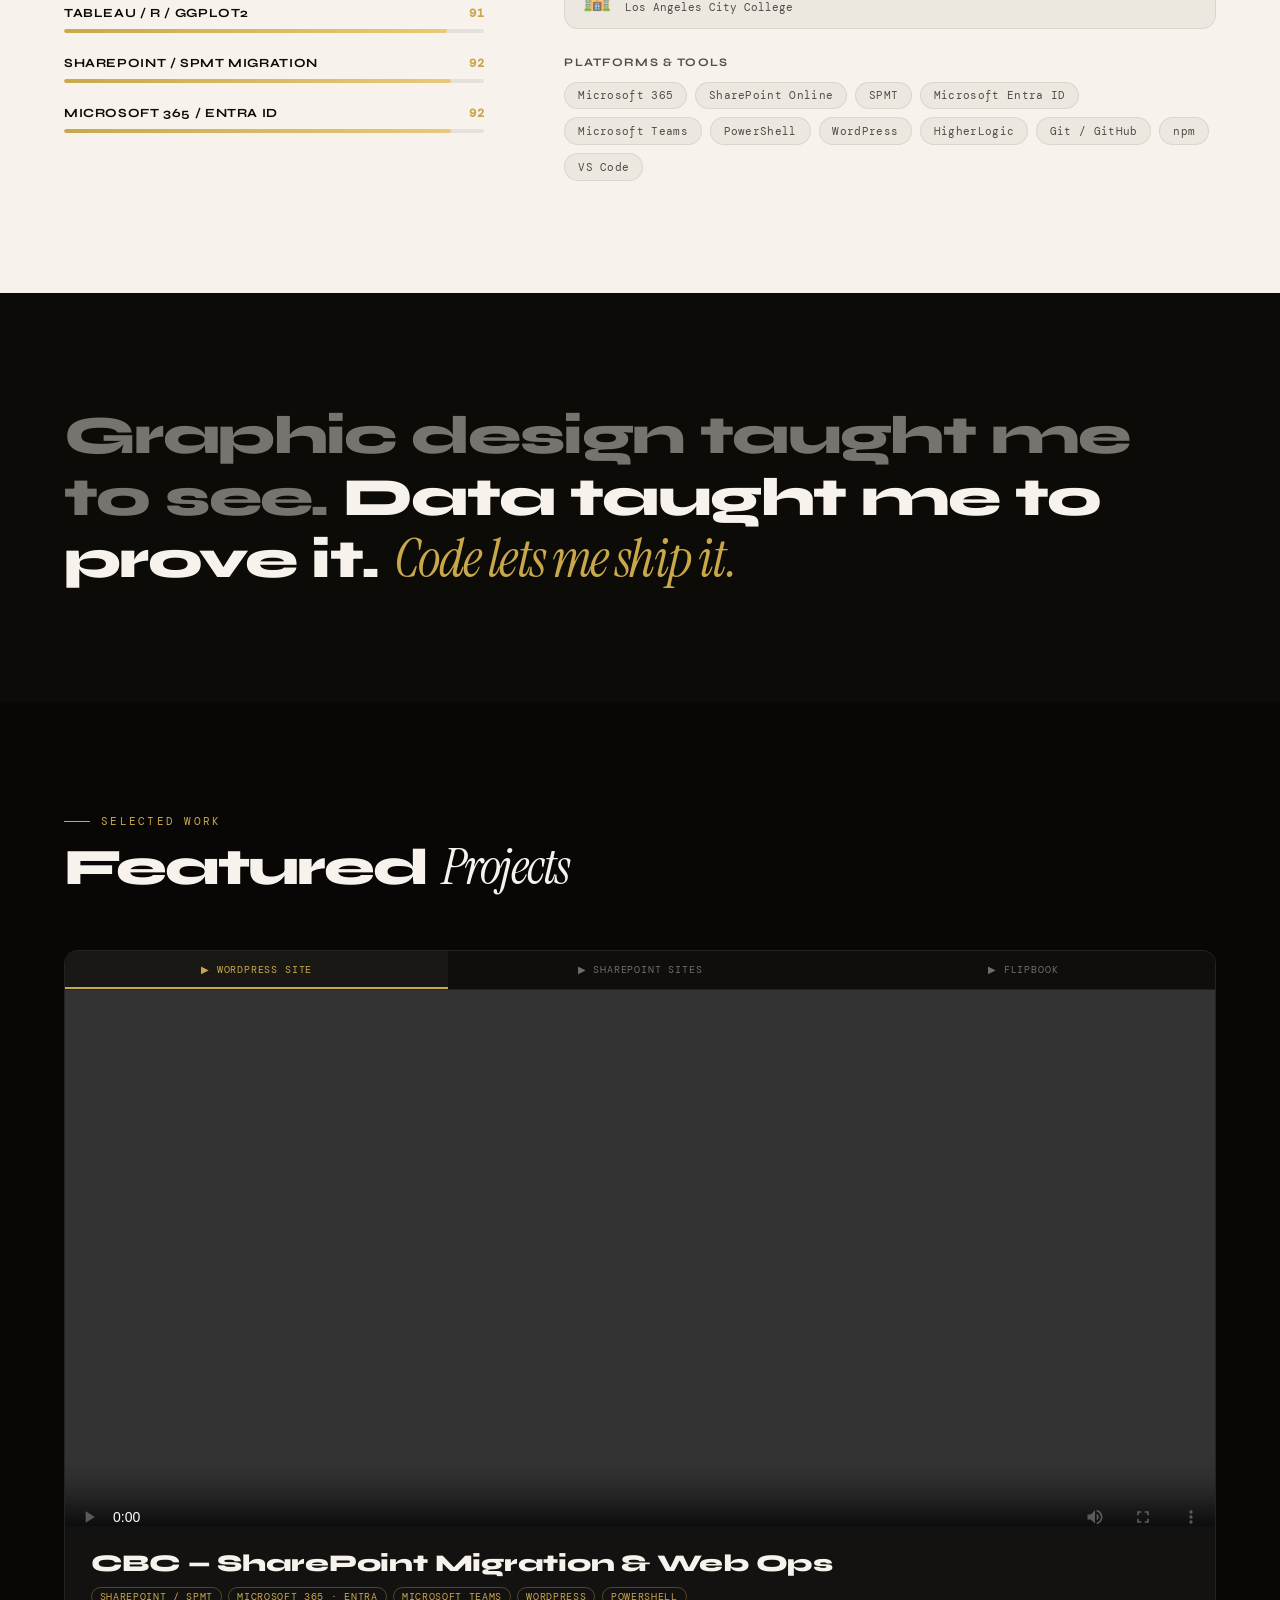
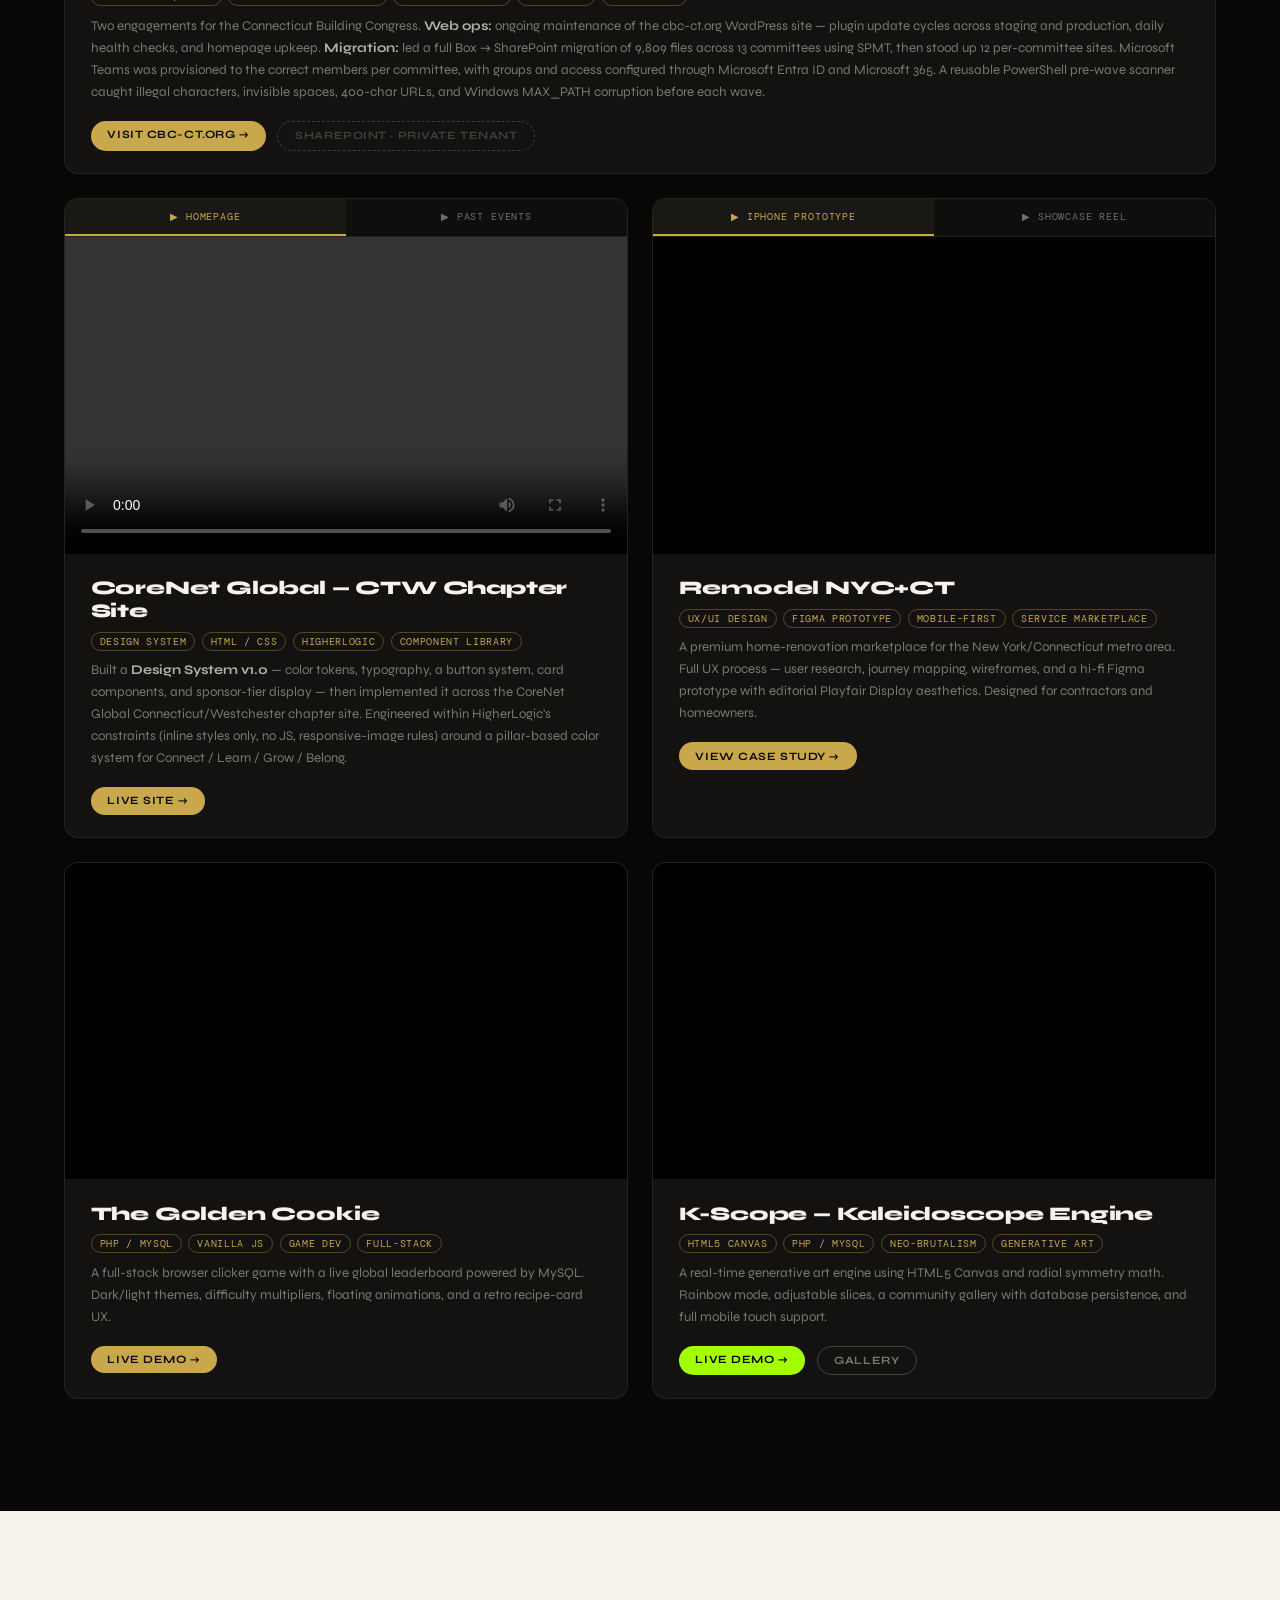
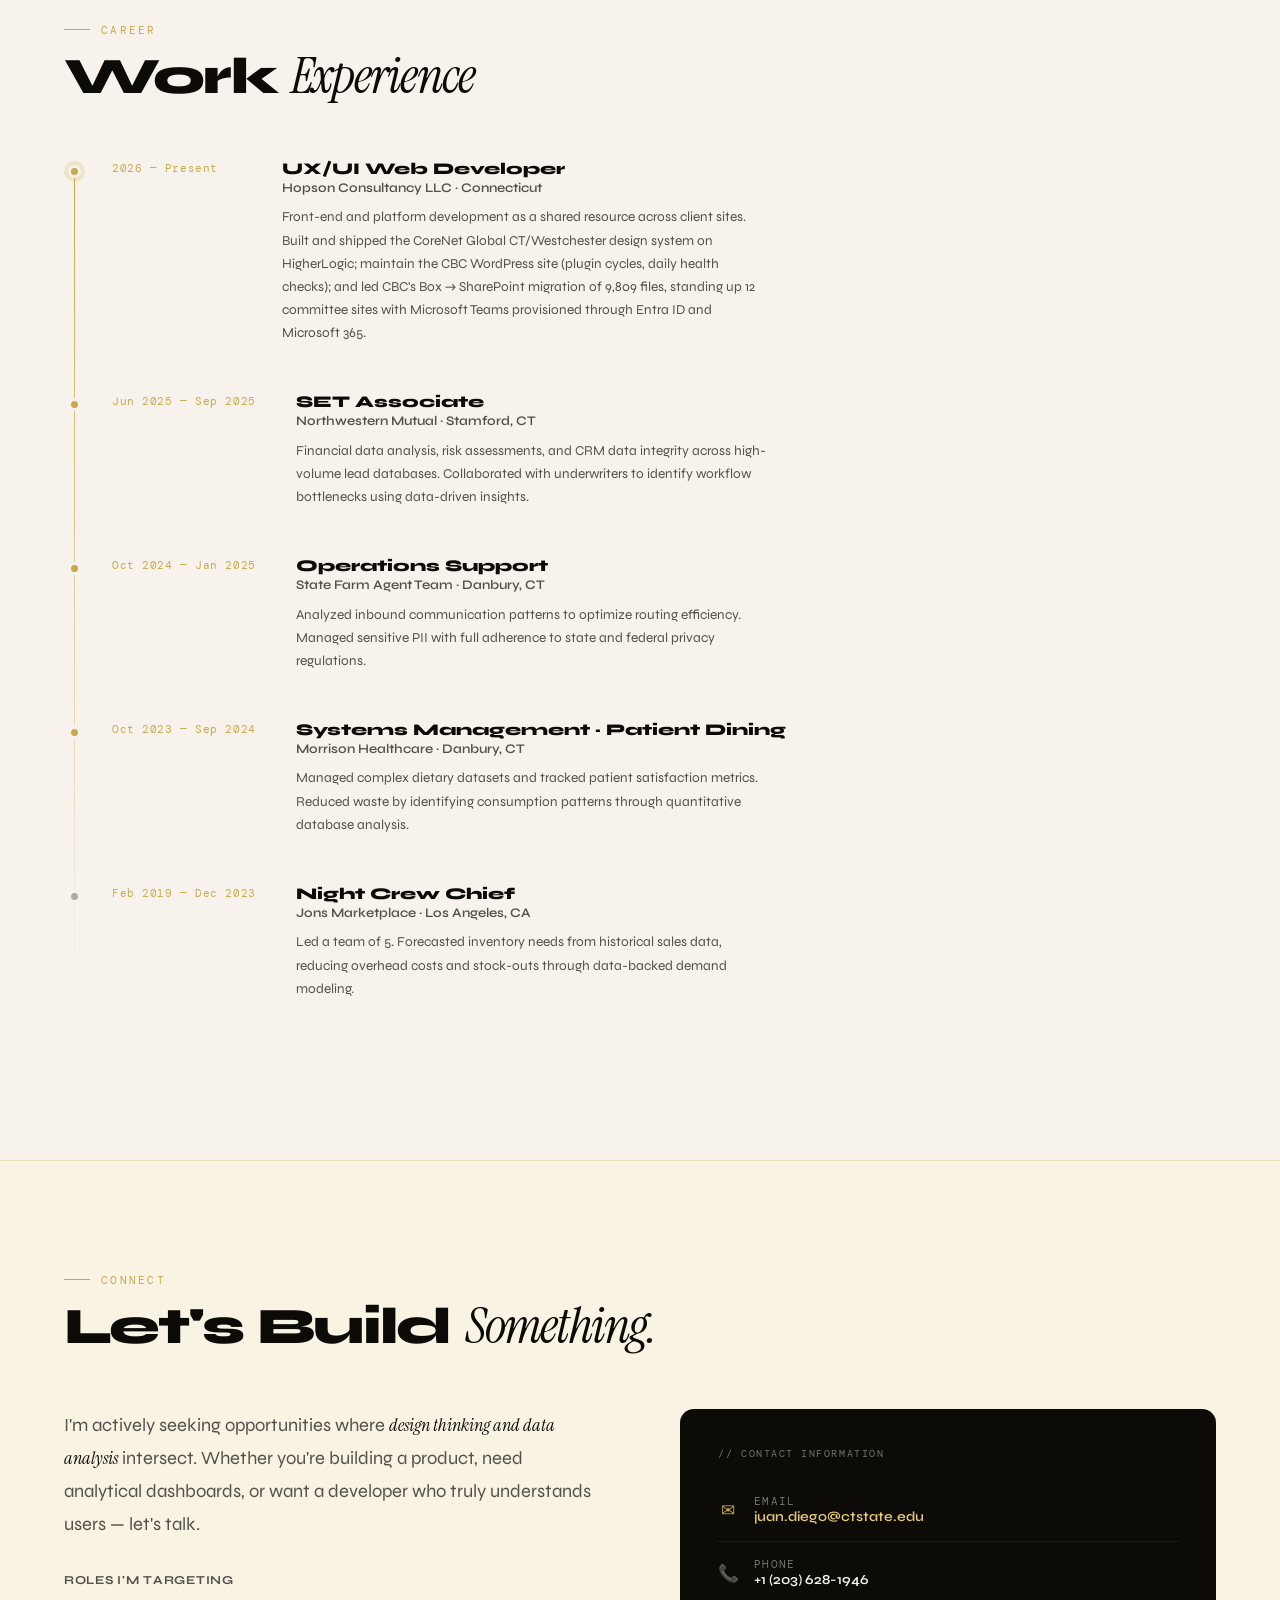
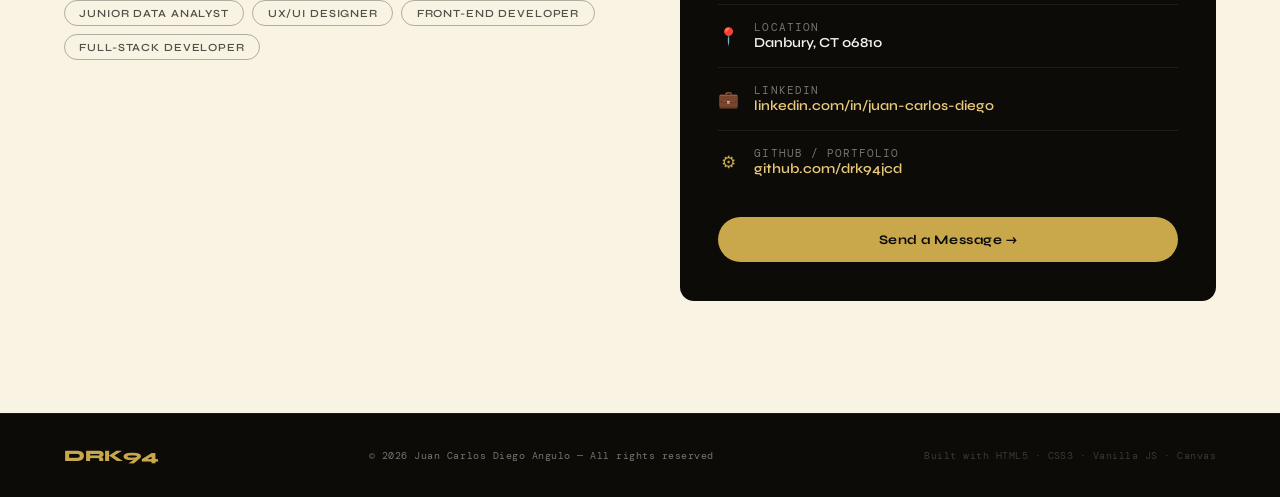
==== commit 74fdc516: "Update version index.html" ====
--- a/index.html
+++ b/index.html
@@ -3,410 +3,277 @@
 <head>
 <meta charset="UTF-8">
 <meta name="viewport" content="width=device-width, initial-scale=1.0">
-<title>Juan Carlos Diego — Developer & Designer</title>
+<title>Juan Carlos Diego Angulo — Developer, Designer, Analyst</title>
+<meta name="description" content="Bilingual developer, UX designer, and data analyst based in Danbury, CT. Enterprise SharePoint migrations, design systems, and full-stack web work.">
 <link rel="preconnect" href="https://fonts.googleapis.com">
 <link rel="preconnect" href="https://fonts.gstatic.com" crossorigin>
 <link href="https://fonts.googleapis.com/css2?family=Syne:wght@400;500;600;700;800&family=Instrument+Serif:ital@0;1&family=DM+Mono:wght@400;500&display=swap" rel="stylesheet">
 <style>
-:root {
-  --gold: #C9A84C;
-  --gold-lt: #E8C97A;
-  --gold-pale: #F9F3E3;
-  --ink: #0C0B08;
-  --ink-70: rgba(12,11,8,0.7);
-  --ink-30: rgba(12,11,8,0.3);
-  --ink-10: rgba(12,11,8,0.08);
-  --cream: #F7F3EC;
-  --cream-2: #EDE8DF;
-  --red: #C04030;
-  --neon: #A3FF00;
-  --neon-dim: rgba(163,255,0,0.12);
-  --blue-dk: #0C1929;
-  --blue-mid: #16213E;
-  --sans: 'Syne', sans-serif;
-  --serif: 'Instrument Serif', Georgia, serif;
-  --mono: 'DM Mono', monospace;
-  --r: 6px;
-  --r-lg: 14px;
-  --transition: 0.3s cubic-bezier(0.4,0,0.2,1);
+:root{
+  --gold:#C9A84C; --gold-lt:#E8C97A; --gold-pale:#F9F3E3;
+  --ink:#0C0B08; --void:#080705;
+  --ink-70:rgba(12,11,8,0.7); --ink-40:rgba(12,11,8,0.4); --ink-30:rgba(12,11,8,0.3); --ink-10:rgba(12,11,8,0.08);
+  --cream:#F7F3EC; --cream-2:#EDE8DF;
+  --paper-70:rgba(247,243,236,0.7); --paper-45:rgba(247,243,236,0.45); --paper-20:rgba(247,243,236,0.2);
+  --neon:#A3FF00;
+  --sans:'Syne',sans-serif; --serif:'Instrument Serif',Georgia,serif; --mono:'DM Mono',monospace;
+  --r:6px; --r-lg:14px;
+  --ease:cubic-bezier(0.4,0,0.2,1);
+  --t:0.35s var(--ease);
 }
-
-@media(prefers-reduced-motion: reduce){ *, *::before, *::after { animation-duration:.01ms!important; transition-duration:.01ms!important; } }
-
-*, *::before, *::after { box-sizing: border-box; margin:0; padding:0; }
-html { scroll-behavior: smooth; }
-body {
-  font-family: var(--sans);
-  background: var(--cream);
-  color: var(--ink);
-  overflow-x: hidden;
-  -webkit-font-smoothing: antialiased;
-}
-
-/* ── NOISE TEXTURE OVERLAY ── */
-body::before {
-  content:'';
-  position:fixed; inset:0; z-index:1000; pointer-events:none;
-  background-image: url("data:image/svg+xml,%3Csvg viewBox='0 0 200 200' xmlns='http://www.w3.org/2000/svg'%3E%3Cfilter id='n'%3E%3CfeTurbulence type='fractalNoise' baseFrequency='0.9' numOctaves='4'/%3E%3C/filter%3E%3Crect width='100%25' height='100%25' filter='url(%23n)' opacity='0.035'/%3E%3C/svg%3E");
-  background-repeat: repeat;
-  background-size: 180px;
-  opacity: 0.6;
-}
-
-/* ── SCROLLING TICKER ── */
-.ticker-wrap { overflow: hidden; background: var(--ink); padding: 10px 0; border-bottom: 1px solid #333; position: sticky; top:0; z-index: 900; }
-.ticker { display:flex; white-space:nowrap; animation: ticker-scroll 28s linear infinite; }
-.ticker-item { font-family: var(--mono); font-size: 0.7rem; color: var(--gold); padding: 0 2rem; letter-spacing: 0.12em; text-transform: uppercase; }
-.ticker-item::before { content: '◆ '; opacity: 0.5; }
-@keyframes ticker-scroll { from { transform: translateX(0); } to { transform: translateX(-50%); } }
-
-/* ── NAV ── */
-nav {
-  display:flex; align-items:center; justify-content:space-between;
-  padding: 1.4rem 4rem;
-  position: sticky; top: 40px; z-index: 800;
-  background: rgba(247,243,236,0.82);
-  backdrop-filter: blur(18px);
-  border-bottom: 1px solid var(--ink-10);
-}
-.nav-logo {
-  font-family: var(--sans); font-weight: 800; font-size: 1.1rem;
-  letter-spacing: -0.02em; color: var(--ink); text-decoration: none;
-}
-.nav-logo span { color: var(--gold); }
-.nav-links { display:flex; gap:2rem; list-style:none; }
-.nav-links a {
-  font-size: 0.78rem; font-weight: 600; letter-spacing: 0.1em;
-  text-transform: uppercase; color: var(--ink-70); text-decoration:none;
-  transition: color var(--transition);
-}
-.nav-links a:hover { color: var(--gold); }
-.nav-cta {
-  background: var(--ink); color: var(--cream)!important;
-  padding: 0.5rem 1.2rem; border-radius: 100px;
-  font-size: 0.75rem!important; transition: background var(--transition)!important;
-}
-.nav-cta:hover { background: var(--gold)!important; color: var(--ink)!important; }
-
-/* ── HERO ── */
-.hero {
-  min-height: 100svh;
-  display:grid; grid-template-columns: 1fr 1fr; align-items: center;
-  padding: 8rem 4rem 6rem;
-  position: relative; overflow: hidden;
-  gap: 4rem;
-}
-.hero-bg-text {
-  position: absolute; bottom: -6rem; right: -2rem;
-  font-family: var(--sans); font-weight: 800; font-size: 22vw;
-  color: transparent; -webkit-text-stroke: 1px var(--ink-10);
-  line-height: 1; pointer-events: none; user-select:none;
-  letter-spacing: -0.05em;
-}
-.hero-tag {
-  display: inline-block; font-family: var(--mono); font-size: 0.72rem;
-  letter-spacing: 0.15em; text-transform: uppercase;
-  color: var(--gold); border: 1px solid var(--gold);
-  padding: 0.3rem 0.8rem; border-radius: 100px; margin-bottom: 1.8rem;
-}
-.hero-name {
-  font-family: var(--sans); font-weight: 800; font-size: clamp(3rem, 5.5vw, 5.5rem);
-  line-height: 0.95; letter-spacing: -0.04em; color: var(--ink);
-}
-.hero-name em { font-family: var(--serif); font-style: italic; font-weight: 400; color: var(--gold); }
-.hero-roles {
-  display:flex; flex-wrap:wrap; gap: 0.5rem; margin: 2rem 0;
-}
-.role-pill {
-  font-size: 0.7rem; font-weight: 600; letter-spacing: 0.08em; text-transform: uppercase;
-  padding: 0.35rem 0.85rem; border-radius: 100px;
-  border: 1px solid var(--ink-30); color: var(--ink-70);
-}
-.role-pill.active { background: var(--ink); color: var(--cream); border-color: var(--ink); }
-.hero-summary {
-  font-size: 1.05rem; line-height: 1.75; color: var(--ink-70); max-width: 38ch;
-}
-.hero-ctas { display:flex; gap:1rem; margin-top: 2.5rem; flex-wrap:wrap; }
-.btn-primary {
-  background: var(--ink); color: var(--cream);
-  padding: 0.9rem 2.2rem; border-radius: 100px; font-size: 0.85rem;
-  font-weight: 700; letter-spacing: 0.05em; text-decoration: none;
-  display:inline-flex; align-items:center; gap: 0.5rem;
-  transition: all var(--transition); border:none; cursor:pointer;
-}
-.btn-primary:hover { background: var(--gold); color: var(--ink); transform: translateY(-2px); }
-.btn-secondary {
-  background: transparent; color: var(--ink); border: 1.5px solid var(--ink-30);
-  padding: 0.9rem 2.2rem; border-radius: 100px; font-size: 0.85rem;
-  font-weight: 700; letter-spacing: 0.05em; text-decoration: none;
-  display:inline-flex; align-items:center; gap: 0.5rem;
-  transition: all var(--transition); cursor:pointer;
-}
-.btn-secondary:hover { border-color: var(--ink); background: var(--ink-10); }
-
-/* Hero right column — stats */
-.hero-right { display:flex; flex-direction:column; gap: 1.5rem; }
-.stat-card {
-  background: var(--ink); color: var(--cream);
-  padding: 1.8rem 2rem; border-radius: var(--r-lg);
-  position: relative; overflow:hidden;
-}
-.stat-card::before {
-  content:''; position:absolute; top:-30px; right:-30px;
-  width:100px; height:100px; border-radius:50%;
-  background: var(--gold); opacity:0.12;
-}
-.stat-number { font-family: var(--sans); font-size: 3.5rem; font-weight: 800; color: var(--gold); line-height:1; }
-.stat-label { font-size: 0.75rem; font-weight: 600; letter-spacing: 0.1em; text-transform:uppercase; color: rgba(247,243,236,0.5); margin-top: 0.4rem; }
-.stat-row { display:grid; grid-template-columns: 1fr 1fr; gap: 1rem; }
-.stat-mini {
-  background: var(--cream-2); padding: 1.2rem 1.4rem; border-radius: var(--r-lg);
-  border: 1px solid var(--ink-10);
-}
-.stat-mini .stat-number { font-size: 2rem; color: var(--ink); }
-.stat-mini .stat-label { color: var(--ink-70); }
-.bilingual-badge {
-  display:flex; align-items:center; gap: 1rem;
-  background: var(--gold-pale); border: 1px solid rgba(201,168,76,0.3);
-  padding: 1rem 1.4rem; border-radius: var(--r-lg);
-}
-.lang-flag { font-size: 2rem; }
-.lang-text { font-size: 0.75rem; font-weight: 700; letter-spacing:0.08em; text-transform:uppercase; color: var(--ink); }
-.lang-sub { font-size: 0.7rem; color: var(--ink-70); margin-top: 2px; }
-
-/* ── SECTIONS SHARED ── */
-section { padding: 7rem 4rem; }
-.section-eyebrow {
-  font-family: var(--mono); font-size: 0.7rem; letter-spacing: 0.18em;
-  text-transform: uppercase; color: var(--gold); margin-bottom: 0.8rem;
-}
-.section-title {
-  font-family: var(--sans); font-weight: 800; font-size: clamp(2.2rem, 3.5vw, 3.5rem);
-  letter-spacing: -0.03em; line-height: 1.05; color: var(--ink);
-}
-.section-title em { font-family: var(--serif); font-style:italic; font-weight:400; }
-
-/* ── SKILLS / ABOUT ── */
-.about-grid { display:grid; grid-template-columns: 1fr 1.6fr; gap: 6rem; align-items: start; margin-top: 4rem; }
-.skills-list { display:flex; flex-direction:column; gap: 1.5rem; }
-.skill-row {}
-.skill-name { font-size: 0.8rem; font-weight: 700; letter-spacing:0.06em; text-transform:uppercase; color: var(--ink); margin-bottom: 0.5rem; display:flex; justify-content:space-between; }
-.skill-bar { height: 4px; background: var(--ink-10); border-radius: 2px; overflow:hidden; }
-.skill-fill { height:100%; background: linear-gradient(90deg, var(--gold), var(--gold-lt)); border-radius:2px; transform: scaleX(0); transform-origin: left; transition: transform 1.2s cubic-bezier(0.4,0,0.2,1); }
-.skill-fill.animate { transform: scaleX(1); }
-.cert-chips { display:flex; flex-direction:column; gap: 0.8rem; margin-top: 0.5rem; }
-.cert-chip {
-  display:flex; align-items:center; gap:0.9rem;
-  background: var(--cream-2); border: 1px solid var(--ink-10);
-  padding: 0.9rem 1.1rem; border-radius: var(--r-lg);
-  transition: border-color var(--transition), box-shadow var(--transition);
-}
-.cert-chip:hover { border-color: var(--gold); box-shadow: 0 0 0 3px rgba(201,168,76,0.12); }
-.cert-icon { font-size: 1.5rem; flex-shrink:0; }
-.cert-name { font-size: 0.82rem; font-weight: 700; color: var(--ink); }
-.cert-issuer { font-size: 0.7rem; color: var(--ink-70); font-family: var(--mono); }
-.cert-new { font-size: 0.6rem; font-weight: 700; letter-spacing:0.08em; text-transform:uppercase; background: var(--gold); color: var(--ink); padding: 2px 6px; border-radius: 100px; margin-left: auto; flex-shrink:0; }
-
-/* ── EXPERIENCE TIMELINE ── */
-.timeline { position:relative; margin-top: 4rem; }
-.timeline::before {
-  content:''; position:absolute; left: 10px; top:0; bottom:0; width:1px;
-  background: linear-gradient(to bottom, var(--gold), transparent);
-}
-.timeline-item { display:flex; gap:2.5rem; padding: 0 0 3rem 3rem; position:relative; }
-.timeline-dot {
-  position:absolute; left: 4px; top: 6px; width:13px; height:13px;
-  background: var(--gold); border-radius:50%; border: 3px solid var(--cream);
-  flex-shrink:0;
-}
-.timeline-date { font-family: var(--mono); font-size: 0.7rem; color: var(--gold); white-space: nowrap; min-width: 120px; padding-top: 0.15rem; letter-spacing: 0.06em; }
-.timeline-body {}
-.timeline-role { font-weight: 800; font-size: 1rem; color: var(--ink); }
-.timeline-co { font-size: 0.82rem; color: var(--ink-70); margin-top: 2px; font-weight: 600; }
-.timeline-desc { font-size: 0.85rem; color: var(--ink-70); line-height: 1.7; margin-top: 0.6rem; }
-
-/* ── PROJECTS ── */
-.projects-section { background: var(--ink); color: var(--cream); }
-.projects-section .section-eyebrow { color: var(--gold); }
-.projects-section .section-title { color: var(--cream); }
-.projects-grid { display:grid; grid-template-columns: 1fr 1fr; gap: 1.5rem; margin-top: 4rem; }
-.project-card {
-  background: #141310; border: 1px solid rgba(255,255,255,0.07);
-  border-radius: var(--r-lg); overflow:hidden; position:relative;
-  transition: transform var(--transition), border-color var(--transition);
-  cursor: pointer;
-}
-.project-card:hover { transform: translateY(-6px); border-color: rgba(201,168,76,0.4); }
-.project-card.featured { grid-column: span 2; }
-.project-media {
-  width:100%; aspect-ratio: 16/9; background: #1A1815;
-  position:relative; overflow:hidden;
-  display:flex; align-items:center; justify-content:center;
-}
-.project-card.featured .project-media { aspect-ratio: 21/9; }
-.project-media video {
-  width:100%; height:100%; object-fit:cover;
-  opacity: 0.85; transition: opacity var(--transition);
-}
-.project-card:hover .project-media video { opacity: 1; }
-.project-placeholder {
-  width:100%; height:100%; display:flex; flex-direction:column;
-  align-items:center; justify-content:center; gap: 0.8rem;
-  font-family: var(--mono); font-size: 0.7rem; letter-spacing:0.1em;
-  text-transform:uppercase; color: rgba(255,255,255,0.2);
-}
-.project-placeholder-emoji { font-size: 3.5rem; opacity: 0.4; }
-/* Project mock screens inside placeholder */
-.mock-screen {
-  width:80%; max-width:520px; background: #0C0B08; border-radius: 8px;
-  border: 1px solid rgba(255,255,255,0.1); overflow:hidden;
-  box-shadow: 0 30px 60px rgba(0,0,0,0.6);
-}
-.mock-bar { height:28px; background: #1A1815; border-bottom: 1px solid rgba(255,255,255,0.07); display:flex; align-items:center; padding: 0 10px; gap:6px; }
-.mock-dot { width:7px; height:7px; border-radius:50%; }
-.mock-url { flex:1; height:14px; background: rgba(255,255,255,0.05); border-radius: 3px; margin:0 8px; }
-.mock-body { padding: 1.2rem; }
-
-/* Golden Cookie mock */
-.cookie-mock .mock-title { text-align:center; font-size: 0.6rem; font-family: var(--mono); color: var(--gold); letter-spacing:0.15em; text-transform:uppercase; margin-bottom:0.8rem; }
-.cookie-emoji-big { font-size: 3.5rem; text-align:center; display:block; animation: pulse-cookie 2s infinite ease-in-out; }
-.score-row { display:flex; justify-content:center; font-family:var(--mono); font-size:1.4rem; font-weight:700; color: #e94560; margin: 0.5rem 0; }
-.leaderboard-row { display:flex; justify-content:space-between; font-family:var(--mono); font-size:0.55rem; color:rgba(255,255,255,0.5); padding:3px 0; border-bottom: 1px solid rgba(255,255,255,0.05); }
-@keyframes pulse-cookie { 0%,100%{ transform:scale(1); } 50%{ transform:scale(1.08); } }
-
-/* K-Scope mock */
-.kscope-mock .kscope-canvas { width:100%; aspect-ratio:2/1; background:#000; border-radius:4px; position:relative; overflow:hidden; }
-.kscope-line { position:absolute; width:2px; border-radius:1px; transform-origin: bottom; }
-.kscope-controls { display:flex; gap:8px; margin-top:8px; align-items:center; }
-.kscope-swatch { width:20px; height:20px; border-radius:4px; border: 2px solid var(--neon); background: var(--neon); }
-.kscope-tag { font-family:var(--mono); font-size:0.5rem; color: var(--neon); border: 1px solid var(--neon); padding:2px 6px; }
-
-/* Remodel mock */
-.remodel-mock .remodel-header { display:flex; align-items:center; gap:8px; margin-bottom:10px; }
-.remodel-logo { font-family:var(--serif); font-style:italic; font-size:0.9rem; color: #B45309; }
-.remodel-card { background:#FAEEDA; border-radius:6px; padding:8px 10px; margin-bottom:6px; }
-.remodel-card-title { font-size:0.55rem; font-weight:700; color:#1C1917; }
-.remodel-card-sub { font-size:0.48rem; color:#57534E; margin-top:2px; }
-.remodel-badge { display:inline-block; background:#0F6E56; color:#fff; font-size:0.42rem; padding:1px 5px; border-radius:3px; margin-top:3px; }
-
-/* project info overlay */
-.project-info { padding: 1.4rem 1.6rem; }
-.project-name { font-family: var(--sans); font-weight: 800; font-size: 1.15rem; color: var(--cream); }
-.project-tags { display:flex; flex-wrap:wrap; gap:0.4rem; margin: 0.6rem 0; }
-.project-tag { font-family: var(--mono); font-size: 0.6rem; letter-spacing:0.08em; text-transform:uppercase; color: var(--gold); border: 1px solid rgba(201,168,76,0.35); padding: 2px 8px; border-radius: 100px; }
-.project-desc { font-size: 0.82rem; line-height: 1.65; color: rgba(247,243,236,0.55); }
-.project-links { display:flex; gap:0.8rem; margin-top: 1rem; }
-.project-link {
-  font-size:0.72rem; font-weight:700; letter-spacing:0.06em; text-transform:uppercase;
-  padding: 0.4rem 1rem; border-radius: 100px; text-decoration:none;
-  transition: all var(--transition);
-}
-.pl-primary { background: var(--gold); color: var(--ink); }
-.pl-primary:hover { background: var(--gold-lt); }
-.pl-ghost { border: 1px solid rgba(255,255,255,0.2); color: rgba(247,243,236,0.6); }
-.pl-ghost:hover { border-color: var(--gold); color: var(--gold); }
-
-/* play button overlay */
-.play-overlay {
-  position:absolute; inset:0; display:flex; align-items:center; justify-content:center;
-  background: rgba(0,0,0,0.3); opacity:1; transition: opacity var(--transition);
-}
-.project-card:hover .play-overlay { opacity:0; }
-.play-btn {
-  width:54px; height:54px; border-radius:50%;
-  background: rgba(201,168,76,0.9); display:flex; align-items:center; justify-content:center;
-  backdrop-filter: blur(4px);
-}
-.play-btn svg { width:20px; height:20px; fill: var(--ink); margin-left:3px; }
-
-/* ── CONTACT ── */
-.contact-section {
-  background: var(--gold-pale); border-top: 1px solid rgba(201,168,76,0.25);
-}
-.contact-grid { display:grid; grid-template-columns: 1fr 1fr; gap: 6rem; margin-top: 4rem; align-items:start; }
-.contact-intro { font-size: 1.1rem; line-height: 1.8; color: var(--ink-70); }
-.contact-card {
-  background: var(--ink); color: var(--cream);
-  padding: 2.5rem; border-radius: var(--r-lg);
-}
-.contact-row {
-  display:flex; align-items:center; gap: 1rem; padding: 1rem 0;
-  border-bottom: 1px solid rgba(247,243,236,0.08);
-}
-.contact-row:last-child { border-bottom:none; }
-.contact-icon { font-size: 1.1rem; color: var(--gold); flex-shrink:0; width:20px; text-align:center; }
-.contact-label { font-size: 0.68rem; font-family:var(--mono); letter-spacing:0.1em; text-transform:uppercase; color: rgba(247,243,236,0.4); }
-.contact-value { font-size: 0.88rem; font-weight:600; color: var(--cream); }
-.contact-value a { color: var(--gold-lt); text-decoration:none; }
-.contact-value a:hover { text-decoration:underline; }
-
-/* ── FOOTER ── */
-footer {
-  background: var(--ink); color: rgba(247,243,236,0.35);
-  padding: 2rem 4rem; display:flex; justify-content:space-between; align-items:center;
-  border-top: 1px solid rgba(255,255,255,0.06);
-}
-.footer-logo { font-family: var(--sans); font-weight:800; font-size:1rem; color: var(--gold); letter-spacing:-0.02em; }
-.footer-copy { font-family: var(--mono); font-size: 0.65rem; letter-spacing:0.06em; }
-
-/* ── RESPONSIVE ── */
+@media(prefers-reduced-motion:reduce){*,*::before,*::after{animation-duration:.01ms!important;animation-iteration-count:1!important;transition-duration:.01ms!important;scroll-behavior:auto!important}}
+*,*::before,*::after{box-sizing:border-box;margin:0;padding:0}
+html{scroll-behavior:smooth}
+body{font-family:var(--sans);background:var(--cream);color:var(--ink);overflow-x:hidden;-webkit-font-smoothing:antialiased}
+
+/* selection + focus */
+::selection{background:var(--gold);color:var(--ink)}
+a:focus-visible,button:focus-visible{outline:2px solid var(--gold);outline-offset:3px;border-radius:3px}
+
+/* noise */
+body::before{content:'';position:fixed;inset:0;z-index:1200;pointer-events:none;background-image:url("data:image/svg+xml,%3Csvg viewBox='0 0 200 200' xmlns='http://www.w3.org/2000/svg'%3E%3Cfilter id='n'%3E%3CfeTurbulence type='fractalNoise' baseFrequency='0.9' numOctaves='4'/%3E%3C/filter%3E%3Crect width='100%25' height='100%25' filter='url(%23n)' opacity='0.035'/%3E%3C/svg%3E");background-size:180px;opacity:0.55}
+
+/* scroll progress */
+.progress{position:fixed;top:0;left:0;height:2px;width:0;background:linear-gradient(90deg,var(--gold),var(--gold-lt));z-index:1300;transition:width 0.1s linear}
+
+/* custom cursor */
+.cursor,.cursor-dot{position:fixed;top:0;left:0;pointer-events:none;z-index:1400;border-radius:50%;mix-blend-mode:difference;will-change:transform}
+.cursor{width:34px;height:34px;border:1px solid #fff;margin:-17px 0 0 -17px;transition:width .25s var(--ease),height .25s var(--ease),margin .25s var(--ease),opacity .25s}
+.cursor-dot{width:5px;height:5px;background:#fff;margin:-2.5px 0 0 -2.5px}
+.cursor.hover{width:56px;height:56px;margin:-28px 0 0 -28px}
+@media(hover:none),(pointer:coarse){.cursor,.cursor-dot{display:none}}
+
+/* ticker */
+.ticker-wrap{overflow:hidden;background:var(--ink);padding:11px 0;position:sticky;top:0;z-index:900;border-bottom:1px solid #2a2a2a}
+.ticker{display:flex;white-space:nowrap;animation:tick 34s linear infinite}
+.ticker-item{font-family:var(--mono);font-size:0.7rem;color:var(--gold);padding:0 2rem;letter-spacing:0.12em;text-transform:uppercase}
+.ticker-item::before{content:'✦ ';opacity:0.45}
+@keyframes tick{from{transform:translateX(0)}to{transform:translateX(-50%)}}
+
+/* nav */
+nav{display:flex;align-items:center;justify-content:space-between;padding:1.3rem 4rem;position:sticky;top:41px;z-index:800;background:rgba(247,243,236,0.8);backdrop-filter:blur(18px);border-bottom:1px solid var(--ink-10)}
+.nav-logo{font-family:var(--sans);font-weight:800;font-size:1.15rem;letter-spacing:-0.03em;color:var(--ink);text-decoration:none}
+.nav-logo span{color:var(--gold)}
+.nav-links{display:flex;gap:2rem;list-style:none;align-items:center}
+.nav-links a{font-size:0.76rem;font-weight:600;letter-spacing:0.1em;text-transform:uppercase;color:var(--ink-70);text-decoration:none;transition:color var(--t);position:relative}
+.nav-links a:not(.nav-cta)::after{content:'';position:absolute;left:0;bottom:-5px;height:1px;width:0;background:var(--gold);transition:width var(--t)}
+.nav-links a:not(.nav-cta):hover::after,.nav-links a.active::after{width:100%}
+.nav-links a:hover,.nav-links a.active{color:var(--ink)}
+.nav-cta{background:var(--ink);color:var(--cream)!important;padding:0.5rem 1.2rem;border-radius:100px;font-size:0.72rem!important;transition:background var(--t),color var(--t)}
+.nav-cta:hover{background:var(--gold)!important;color:var(--ink)!important}
+
+/* HERO */
+.hero{position:relative;min-height:calc(100svh - 41px);display:grid;grid-template-columns:1.15fr 0.85fr;align-items:center;gap:4rem;padding:6rem 4rem 5rem;overflow:hidden}
+#hero-canvas{position:absolute;inset:0;width:100%;height:100%;z-index:0;opacity:0.9}
+.hero-left,.hero-right{position:relative;z-index:2}
+.hero-tag{display:inline-flex;align-items:center;gap:0.6rem;font-family:var(--mono);font-size:0.7rem;letter-spacing:0.16em;text-transform:uppercase;color:var(--gold);border:1px solid var(--gold);padding:0.35rem 0.9rem;border-radius:100px;margin-bottom:2rem}
+.hero-tag .dot{width:6px;height:6px;border-radius:50%;background:var(--gold);animation:blink 2.4s infinite}
+@keyframes blink{0%,100%{opacity:1}50%{opacity:0.25}}
+.hero-name{font-family:var(--sans);font-weight:800;font-size:clamp(3.4rem,7.5vw,7rem);line-height:0.9;letter-spacing:-0.045em;color:var(--ink)}
+.hero-name .line{display:block;overflow:hidden}
+.hero-name .line>span{display:block;transform:translateY(105%);animation:rise 0.9s var(--ease) forwards}
+.hero-name .line:nth-child(1)>span{animation-delay:0.05s}
+.hero-name .line:nth-child(2)>span{animation-delay:0.16s}
+.hero-name .line:nth-child(3)>span{animation-delay:0.27s}
+@keyframes rise{to{transform:translateY(0)}}
+.hero-name em{font-family:var(--serif);font-style:italic;font-weight:400;color:var(--gold)}
+.hero-roles{display:flex;flex-wrap:wrap;gap:0.5rem;margin:2rem 0;opacity:0;animation:fadeUp 0.8s var(--ease) 0.5s forwards}
+.role-pill{font-size:0.68rem;font-weight:600;letter-spacing:0.08em;text-transform:uppercase;padding:0.35rem 0.9rem;border-radius:100px;border:1px solid var(--ink-30);color:var(--ink-70);transition:all var(--t)}
+.role-pill.active,.role-pill:hover{background:var(--ink);color:var(--cream);border-color:var(--ink)}
+.hero-summary{font-size:1.05rem;line-height:1.75;color:var(--ink-70);max-width:40ch;opacity:0;animation:fadeUp 0.8s var(--ease) 0.6s forwards}
+.hero-summary em{font-family:var(--serif);font-style:italic;color:var(--ink)}
+.hero-ctas{display:flex;gap:1rem;margin-top:2.4rem;flex-wrap:wrap;opacity:0;animation:fadeUp 0.8s var(--ease) 0.72s forwards}
+@keyframes fadeUp{from{opacity:0;transform:translateY(18px)}to{opacity:1;transform:translateY(0)}}
+.btn{padding:0.9rem 2rem;border-radius:100px;font-size:0.82rem;font-weight:700;letter-spacing:0.04em;text-decoration:none;display:inline-flex;align-items:center;gap:0.5rem;transition:all var(--t);border:none;cursor:pointer;font-family:var(--sans)}
+.btn-primary{background:var(--ink);color:var(--cream)}
+.btn-primary:hover{background:var(--gold);color:var(--ink);transform:translateY(-2px)}
+.btn-secondary{background:transparent;color:var(--ink);border:1.5px solid var(--ink-30)}
+.btn-secondary:hover{border-color:var(--ink);background:var(--ink)}
+.btn-secondary:hover{color:var(--cream)}
+
+.hero-right{display:flex;flex-direction:column;gap:1.2rem;opacity:0;animation:fadeUp 0.9s var(--ease) 0.45s forwards}
+.stat-card{background:var(--ink);color:var(--cream);padding:1.8rem 2rem;border-radius:var(--r-lg);position:relative;overflow:hidden}
+.stat-card::before{content:'';position:absolute;top:-30px;right:-30px;width:110px;height:110px;border-radius:50%;background:var(--gold);opacity:0.14}
+.stat-number{font-family:var(--sans);font-size:3.6rem;font-weight:800;color:var(--gold);line-height:1}
+.stat-label{font-size:0.72rem;font-weight:600;letter-spacing:0.1em;text-transform:uppercase;color:var(--paper-45);margin-top:0.4rem}
+.stat-row{display:grid;grid-template-columns:1fr 1fr;gap:1rem}
+.stat-mini{background:var(--cream-2);padding:1.2rem 1.4rem;border-radius:var(--r-lg);border:1px solid var(--ink-10)}
+.stat-mini .stat-number{font-size:2rem;color:var(--ink)}
+.stat-mini .stat-label{color:var(--ink-70)}
+.bilingual-badge{display:flex;align-items:center;gap:1rem;background:var(--gold-pale);border:1px solid rgba(201,168,76,0.3);padding:1rem 1.4rem;border-radius:var(--r-lg)}
+.lang-flag{font-size:1.9rem}
+.lang-text{font-size:0.74rem;font-weight:700;letter-spacing:0.08em;text-transform:uppercase;color:var(--ink)}
+.lang-sub{font-size:0.7rem;color:var(--ink-70);margin-top:2px}
+.scroll-hint{position:absolute;bottom:1.6rem;left:4rem;z-index:2;font-family:var(--mono);font-size:0.6rem;letter-spacing:0.2em;text-transform:uppercase;color:var(--ink-40);display:flex;align-items:center;gap:0.6rem}
+.scroll-hint .bar{width:34px;height:1px;background:var(--ink-30);position:relative;overflow:hidden}
+.scroll-hint .bar::after{content:'';position:absolute;inset:0;background:var(--gold);animation:sweep 2.2s var(--ease) infinite}
+@keyframes sweep{0%{transform:translateX(-100%)}60%,100%{transform:translateX(100%)}}
+
+/* sections */
+section{padding:7rem 4rem;position:relative}
+.eyebrow{font-family:var(--mono);font-size:0.7rem;letter-spacing:0.2em;text-transform:uppercase;color:var(--gold);margin-bottom:0.8rem;display:flex;align-items:center;gap:0.7rem}
+.eyebrow::before{content:'';width:26px;height:1px;background:var(--gold)}
+.title{font-family:var(--sans);font-weight:800;font-size:clamp(2.2rem,4vw,3.6rem);letter-spacing:-0.035em;line-height:1.02;color:var(--ink)}
+.title em{font-family:var(--serif);font-style:italic;font-weight:400}
+
+/* reveal */
+.reveal{opacity:0;transform:translateY(26px);transition:opacity 0.7s var(--ease),transform 0.7s var(--ease)}
+.reveal.in{opacity:1;transform:none}
+
+/* ABOUT */
+.about-grid{display:grid;grid-template-columns:1fr 1.55fr;gap:5rem;align-items:start;margin-top:3.5rem}
+.skills-list{display:flex;flex-direction:column;gap:1.35rem}
+.skill-name{font-size:0.78rem;font-weight:700;letter-spacing:0.05em;text-transform:uppercase;color:var(--ink);margin-bottom:0.5rem;display:flex;justify-content:space-between}
+.skill-name span:last-child{font-family:var(--mono);color:var(--gold)}
+.skill-bar{height:4px;background:var(--ink-10);border-radius:2px;overflow:hidden}
+.skill-fill{height:100%;background:linear-gradient(90deg,var(--gold),var(--gold-lt));border-radius:2px;transform:scaleX(0);transform-origin:left;transition:transform 1.1s var(--ease)}
+.skill-fill.go{transform:scaleX(1)}
+.cert-chips{display:flex;flex-direction:column;gap:0.7rem}
+.cert-chip{display:flex;align-items:center;gap:0.9rem;background:var(--cream-2);border:1px solid var(--ink-10);padding:0.9rem 1.1rem;border-radius:var(--r-lg);transition:border-color var(--t),box-shadow var(--t),transform var(--t)}
+.cert-chip:hover{border-color:var(--gold);box-shadow:0 0 0 3px rgba(201,168,76,0.12);transform:translateX(4px)}
+.cert-icon{font-size:1.4rem;flex-shrink:0}
+.cert-name{font-size:0.82rem;font-weight:700;color:var(--ink)}
+.cert-issuer{font-size:0.7rem;color:var(--ink-70);font-family:var(--mono)}
+.cert-new{font-size:0.58rem;font-weight:700;letter-spacing:0.08em;text-transform:uppercase;background:var(--gold);color:var(--ink);padding:2px 7px;border-radius:100px;margin-left:auto;flex-shrink:0}
+.tools-title{font-size:0.72rem;font-weight:700;letter-spacing:0.1em;text-transform:uppercase;color:var(--ink-70);margin:1.6rem 0 0.8rem}
+.tools-cluster{display:flex;flex-wrap:wrap;gap:0.5rem}
+.tool-pill{font-family:var(--mono);font-size:0.66rem;letter-spacing:0.03em;color:var(--ink-70);background:var(--cream-2);border:1px solid var(--ink-10);padding:0.4rem 0.8rem;border-radius:100px;transition:all var(--t)}
+.tool-pill:hover{border-color:var(--gold);color:var(--ink)}
+
+/* STATEMENT BAND */
+.statement{background:var(--ink);color:var(--cream);padding:7rem 4rem;text-align:left}
+.statement p{font-family:var(--sans);font-weight:800;font-size:clamp(1.8rem,4.2vw,3.4rem);line-height:1.15;letter-spacing:-0.03em;max-width:20ch}
+.statement .s1{color:var(--paper-45)}
+.statement .s2{color:var(--cream)}
+.statement .s3{font-family:var(--serif);font-style:italic;font-weight:400;color:var(--gold)}
+
+/* PROJECTS */
+.projects-section{background:var(--void);color:var(--cream)}
+.projects-section .eyebrow{color:var(--gold)}
+.projects-section .title{color:var(--cream)}
+.projects-grid{display:grid;grid-template-columns:1fr 1fr;gap:1.5rem;margin-top:3.5rem}
+.project-card{background:#131210;border:1px solid rgba(255,255,255,0.07);border-radius:var(--r-lg);overflow:hidden;position:relative;transition:transform var(--t),border-color var(--t)}
+.project-card:hover{transform:translateY(-6px);border-color:rgba(201,168,76,0.45)}
+.project-card.featured{grid-column:span 2}
+/* corner brackets */
+.project-card::before,.project-card::after{content:'';position:absolute;width:16px;height:16px;z-index:5;opacity:0;transition:opacity var(--t);pointer-events:none}
+.project-card::before{top:10px;left:10px;border-top:2px solid var(--gold);border-left:2px solid var(--gold)}
+.project-card::after{bottom:10px;right:10px;border-bottom:2px solid var(--gold);border-right:2px solid var(--gold)}
+.project-card:hover::before,.project-card:hover::after{opacity:0.8}
+
+.pmedia{width:100%;background:#0c0b09;position:relative;overflow:hidden;aspect-ratio:16/9}
+.project-card.featured .pmedia{aspect-ratio:2/1}
+.vpanel{position:absolute;inset:0;opacity:0;visibility:hidden;transition:opacity 0.3s var(--ease)}
+.vpanel.active{opacity:1;visibility:visible}
+.vpanel video,.vpanel iframe{width:100%;height:100%;border:none;display:block;object-fit:contain;background:#000}
+/* media that has tabs needs room for the tab bar */
+.pmedia.tabbed{aspect-ratio:auto}
+.pmedia.tabbed .vstage{position:relative;width:100%;aspect-ratio:16/9}
+.project-card.featured .pmedia.tabbed .vstage{aspect-ratio:2/1}
+.vtabs{display:flex;width:100%;border-bottom:1px solid rgba(255,255,255,0.08);background:#0f0e0c}
+.vtab{flex:1;background:transparent;border:none;color:rgba(255,255,255,0.4);font-family:var(--mono);font-size:0.64rem;letter-spacing:0.08em;text-transform:uppercase;padding:0.7rem 0.6rem;cursor:pointer;border-bottom:2px solid transparent;transition:all 0.2s}
+.vtab:hover{color:rgba(255,255,255,0.75)}
+.vtab.active{background:#1a1815;color:var(--gold);border-bottom-color:var(--gold)}
+
+.pinfo{padding:1.4rem 1.6rem}
+.pname{font-family:var(--sans);font-weight:800;font-size:1.2rem;color:var(--cream);letter-spacing:-0.01em}
+.project-card.featured .pname{font-size:1.5rem}
+.ptags{display:flex;flex-wrap:wrap;gap:0.4rem;margin:0.6rem 0}
+.ptag{font-family:var(--mono);font-size:0.6rem;letter-spacing:0.07em;text-transform:uppercase;color:var(--gold);border:1px solid rgba(201,168,76,0.35);padding:2px 8px;border-radius:100px}
+.pdesc{font-size:0.83rem;line-height:1.65;color:var(--paper-45)}
+.pdesc strong{color:var(--paper-70);font-weight:700}
+.plinks{display:flex;gap:0.7rem;margin-top:1.1rem;flex-wrap:wrap}
+.plink{font-size:0.7rem;font-weight:700;letter-spacing:0.05em;text-transform:uppercase;padding:0.45rem 1.05rem;border-radius:100px;text-decoration:none;transition:all var(--t)}
+.pl-primary{background:var(--gold);color:var(--ink)}
+.pl-primary:hover{background:var(--gold-lt);transform:translateY(-2px)}
+.pl-ghost{border:1px solid rgba(255,255,255,0.2);color:var(--paper-45)}
+.pl-ghost:hover{border-color:var(--gold);color:var(--gold)}
+.pl-static{border:1px dashed rgba(255,255,255,0.18);color:var(--paper-20);cursor:default}
+
+/* EXPERIENCE */
+.timeline{position:relative;margin-top:3.5rem}
+.timeline::before{content:'';position:absolute;left:10px;top:6px;bottom:40px;width:1px;background:linear-gradient(to bottom,var(--gold),transparent)}
+.titem{display:flex;gap:2.5rem;padding:0 0 3rem 3rem;position:relative}
+.tdot{position:absolute;left:4px;top:6px;width:13px;height:13px;background:var(--gold);border-radius:50%;border:3px solid var(--cream)}
+.tdot.current{box-shadow:0 0 0 4px rgba(201,168,76,0.2);animation:pulseDot 2.6s infinite}
+@keyframes pulseDot{0%,100%{box-shadow:0 0 0 4px rgba(201,168,76,0.2)}50%{box-shadow:0 0 0 7px rgba(201,168,76,0.08)}}
+.tdate{font-family:var(--mono);font-size:0.7rem;color:var(--gold);white-space:nowrap;min-width:130px;padding-top:0.15rem;letter-spacing:0.05em}
+.trole{font-weight:800;font-size:1.02rem;color:var(--ink)}
+.tco{font-size:0.82rem;color:var(--ink-70);margin-top:2px;font-weight:600}
+.tdesc{font-size:0.85rem;color:var(--ink-70);line-height:1.7;margin-top:0.6rem;max-width:60ch}
+
+/* CONTACT */
+.contact-section{background:var(--gold-pale);border-top:1px solid rgba(201,168,76,0.25)}
+.contact-grid{display:grid;grid-template-columns:1fr 1fr;gap:5rem;margin-top:3.5rem;align-items:start}
+.contact-intro{font-size:1.15rem;line-height:1.8;color:var(--ink-70)}
+.contact-intro em{font-family:var(--serif);font-style:italic;color:var(--ink)}
+.contact-card{background:var(--ink);color:var(--cream);padding:2.4rem;border-radius:var(--r-lg)}
+.crow{display:flex;align-items:center;gap:1rem;padding:1rem 0;border-bottom:1px solid rgba(247,243,236,0.08)}
+.crow:last-of-type{border-bottom:none}
+.cicon{font-size:1.05rem;color:var(--gold);flex-shrink:0;width:20px;text-align:center}
+.clabel{font-size:0.66rem;font-family:var(--mono);letter-spacing:0.1em;text-transform:uppercase;color:var(--paper-45)}
+.cvalue{font-size:0.86rem;font-weight:600;color:var(--cream)}
+.cvalue a{color:var(--gold-lt);text-decoration:none}
+.cvalue a:hover{text-decoration:underline}
+
+/* FOOTER */
+footer{background:var(--ink);color:var(--paper-45);padding:2rem 4rem;display:flex;justify-content:space-between;align-items:center;border-top:1px solid rgba(255,255,255,0.06);flex-wrap:wrap;gap:1rem}
+.footer-logo{font-family:var(--sans);font-weight:800;font-size:1rem;color:var(--gold);letter-spacing:-0.02em}
+.footer-copy{font-family:var(--mono);font-size:0.64rem;letter-spacing:0.05em}
+footer .built{font-family:var(--mono);font-size:0.6rem;letter-spacing:0.05em;color:var(--paper-20)}
+
 @media(max-width:900px){
-  nav { padding: 1.2rem 1.5rem; }
-  .nav-links { display:none; }
-  .hero { grid-template-columns:1fr; padding: 6rem 1.5rem 4rem; gap:3rem; }
-  .hero-bg-text { font-size: 30vw; }
-  section { padding: 5rem 1.5rem; }
-  .about-grid { grid-template-columns:1fr; gap:3rem; }
-  .projects-grid { grid-template-columns:1fr; }
-  .project-card.featured { grid-column: span 1; }
-  .project-card.featured .project-media { aspect-ratio: 16/9; }
-  .contact-grid { grid-template-columns:1fr; gap:2rem; }
-  footer { flex-direction:column; gap:0.5rem; text-align:center; padding:1.5rem; }
-  .stat-row { grid-template-columns:1fr; }
+  nav{padding:1.1rem 1.4rem}
+  .nav-links{display:none}
+  .hero{grid-template-columns:1fr;padding:4.5rem 1.4rem 4rem;gap:2.5rem;min-height:auto}
+  .scroll-hint{display:none}
+  section{padding:4.5rem 1.4rem}
+  .about-grid{grid-template-columns:1fr;gap:2.5rem}
+  .statement{padding:4.5rem 1.4rem}
+  .projects-grid{grid-template-columns:1fr}
+  .project-card.featured{grid-column:span 1}
+  .project-card.featured .pmedia{aspect-ratio:16/9}
+  .project-card.featured .pmedia.tabbed .vstage{aspect-ratio:16/9}
+  .project-card.featured .pname{font-size:1.25rem}
+  .contact-grid{grid-template-columns:1fr;gap:2rem}
+  .tdate{min-width:100px}
+  footer{flex-direction:column;text-align:center;padding:1.6rem}
 }
 </style>
 </head>
 <body>
 
+<div class="progress" id="progress"></div>
+<div class="cursor" id="cursor"></div>
+<div class="cursor-dot" id="cursor-dot"></div>
+
 <!-- TICKER -->
 <div class="ticker-wrap" aria-hidden="true">
-  <div class="ticker">
-    <span class="ticker-item">Juan Carlos Diego</span>
-    <span class="ticker-item">Full-Stack Developer</span>
-    <span class="ticker-item">UX Designer</span>
-    <span class="ticker-item">Data Analyst</span>
-    <span class="ticker-item">Bilingual EN/ES</span>
-    <span class="ticker-item">Danbury, CT</span>
-    <span class="ticker-item">Google Certified</span>
-    <span class="ticker-item">Open to Work</span>
-    <span class="ticker-item">Juan Carlos Diego</span>
-    <span class="ticker-item">Full-Stack Developer</span>
-    <span class="ticker-item">UX Designer</span>
-    <span class="ticker-item">Data Analyst</span>
-    <span class="ticker-item">Bilingual EN/ES</span>
-    <span class="ticker-item">Danbury, CT</span>
-    <span class="ticker-item">Google Certified</span>
-    <span class="ticker-item">Open to Work</span>
+  <div class="ticker" id="ticker">
+    <span class="ticker-item">Juan Carlos Diego</span><span class="ticker-item">Full-Stack Developer</span><span class="ticker-item">UX Designer</span><span class="ticker-item">Data Analyst</span><span class="ticker-item">Microsoft 365 · SharePoint</span><span class="ticker-item">Bilingual EN/ES</span><span class="ticker-item">Danbury, CT</span><span class="ticker-item">Google Certified</span><span class="ticker-item">Open to Work</span>
+    <span class="ticker-item">Juan Carlos Diego</span><span class="ticker-item">Full-Stack Developer</span><span class="ticker-item">UX Designer</span><span class="ticker-item">Data Analyst</span><span class="ticker-item">Microsoft 365 · SharePoint</span><span class="ticker-item">Bilingual EN/ES</span><span class="ticker-item">Danbury, CT</span><span class="ticker-item">Google Certified</span><span class="ticker-item">Open to Work</span>
   </div>
 </div>
 
 <!-- NAV -->
-<nav role="navigation" aria-label="Main navigation">
-  <a href="#" class="nav-logo">DRK<span>94</span></a>
+<nav aria-label="Main navigation">
+  <a href="#top" class="nav-logo">DRK<span>94</span></a>
   <ul class="nav-links">
-    <li><a href="#about">About</a></li>
-    <li><a href="#projects">Projects</a></li>
-    <li><a href="#experience">Experience</a></li>
+    <li><a href="#about" data-nav>About</a></li>
+    <li><a href="#projects" data-nav>Work</a></li>
+    <li><a href="#experience" data-nav>Experience</a></li>
     <li><a href="#contact" class="nav-cta">Hire Me</a></li>
   </ul>
 </nav>
 
 <!-- HERO -->
 <header class="hero" id="top">
+  <canvas id="hero-canvas" aria-hidden="true"></canvas>
   <div class="hero-left">
-    <div class="hero-tag">Available for new opportunities · 2026</div>
+    <div class="hero-tag"><span class="dot"></span> Available for new opportunities · 2026</div>
     <h1 class="hero-name">
-      Juan<br>Carlos<br><em>Diego Angulo.</em>
+      <span class="line"><span>Juan Carlos</span></span>
+      <span class="line"><span><em>Diego Angulo.</em></span></span>
     </h1>
     <div class="hero-roles">
       <span class="role-pill active">Full-Stack Dev</span>
@@ -414,10 +281,10 @@
       <span class="role-pill">Data Analyst</span>
       <span class="role-pill">Graphic Design</span>
     </div>
-    <p class="hero-summary">I craft digital products where <em style="font-family:var(--serif);font-style:italic;">data meets design</em> — from interactive web apps to analytical dashboards. Rooted in graphic design, amplified by Google certifications.</p>
+    <p class="hero-summary">I build where <em>data meets design</em> — from enterprise platform migrations to interactive web apps and analytical dashboards. Rooted in graphic design, sharpened by Google &amp; Microsoft 365 work.</p>
     <div class="hero-ctas">
-      <a href="#projects" class="btn-primary">View Projects ↓</a>
-      <a href="#contact" class="btn-secondary">Get in Touch</a>
+      <a href="#projects" class="btn btn-primary">View Work ↓</a>
+      <a href="#contact" class="btn btn-secondary">Get in Touch</a>
     </div>
   </div>
   <div class="hero-right">
@@ -426,14 +293,8 @@
       <div class="stat-label">Years of design &amp; dev experience</div>
     </div>
     <div class="stat-row">
-      <div class="stat-mini">
-        <div class="stat-number">3+</div>
-        <div class="stat-label">Live projects deployed</div>
-      </div>
-      <div class="stat-mini">
-        <div class="stat-number">2</div>
-        <div class="stat-label">Google certifications</div>
-      </div>
+      <div class="stat-mini"><div class="stat-number">5</div><div class="stat-label">Live projects deployed</div></div>
+      <div class="stat-mini"><div class="stat-number">3</div><div class="stat-label">Professional certifications</div></div>
     </div>
     <div class="bilingual-badge">
       <span class="lang-flag">🇺🇸</span>
@@ -441,217 +302,190 @@
       <span class="lang-flag">🇲🇽</span>
     </div>
   </div>
-  <div class="hero-bg-text" aria-hidden="true">DRK</div>
+  <div class="scroll-hint">Scroll <span class="bar"></span></div>
 </header>
 
-<!-- ABOUT / SKILLS -->
+<!-- ABOUT -->
 <section id="about">
-  <div class="section-eyebrow">// 001 — Profile</div>
-  <h2 class="section-title">Skills &amp; <em>Certifications</em></h2>
+  <div class="eyebrow reveal">Profile</div>
+  <h2 class="title reveal">Skills &amp; <em>Certifications</em></h2>
   <div class="about-grid">
-    <div class="skills-list">
-      <div class="skill-row">
-        <div class="skill-name"><span>SQL / BigQuery</span><span>92%</span></div>
-        <div class="skill-bar"><div class="skill-fill" style="width:92%"></div></div>
-      </div>
-      <div class="skill-row">
-        <div class="skill-name"><span>JavaScript / Vanilla JS</span><span>88%</span></div>
-        <div class="skill-bar"><div class="skill-fill" style="width:88%"></div></div>
-      </div>
-      <div class="skill-row">
-        <div class="skill-name"><span>HTML5 / CSS3</span><span>95%</span></div>
-        <div class="skill-bar"><div class="skill-fill" style="width:95%"></div></div>
-      </div>
-      <div class="skill-row">
-        <div class="skill-name"><span>PHP / MySQL</span><span>80%</span></div>
-        <div class="skill-bar"><div class="skill-fill" style="width:80%"></div></div>
-      </div>
-      <div class="skill-row">
-        <div class="skill-name"><span>Figma / UX Design</span><span>85%</span></div>
-        <div class="skill-bar"><div class="skill-fill" style="width:85%"></div></div>
-      </div>
-      <div class="skill-row">
-        <div class="skill-name"><span>Tableau / R / ggplot2</span><span>82%</span></div>
-        <div class="skill-bar"><div class="skill-fill" style="width:82%"></div></div>
-      </div>
-      <div class="skill-row">
-        <div class="skill-name"><span>Adobe CC (Illustrator / PS)</span><span>90%</span></div>
-        <div class="skill-bar"><div class="skill-fill" style="width:90%"></div></div>
-      </div>
-    </div>
-    <div>
+    <div class="skills-list reveal">
+      <div class="skill-row"><div class="skill-name"><span>HTML5 / CSS3</span><span>95</span></div><div class="skill-bar"><div class="skill-fill" data-w="95%"></div></div></div>
+      <div class="skill-row"><div class="skill-name"><span>JavaScript / Vanilla JS</span><span>93</span></div><div class="skill-bar"><div class="skill-fill" data-w="93%"></div></div></div>
+      <div class="skill-row"><div class="skill-name"><span>React</span><span>92</span></div><div class="skill-bar"><div class="skill-fill" data-w="92%"></div></div></div>
+      <div class="skill-row"><div class="skill-name"><span>Node.js</span><span>91</span></div><div class="skill-bar"><div class="skill-fill" data-w="91%"></div></div></div>
+      <div class="skill-row"><div class="skill-name"><span>SQL / BigQuery</span><span>94</span></div><div class="skill-bar"><div class="skill-fill" data-w="94%"></div></div></div>
+      <div class="skill-row"><div class="skill-name"><span>PHP / MySQL</span><span>92</span></div><div class="skill-bar"><div class="skill-fill" data-w="92%"></div></div></div>
+      <div class="skill-row"><div class="skill-name"><span>Figma / UX Design</span><span>93</span></div><div class="skill-bar"><div class="skill-fill" data-w="93%"></div></div></div>
+      <div class="skill-row"><div class="skill-name"><span>Adobe CC (Illustrator / PS)</span><span>94</span></div><div class="skill-bar"><div class="skill-fill" data-w="94%"></div></div></div>
+      <div class="skill-row"><div class="skill-name"><span>Tableau / R / ggplot2</span><span>91</span></div><div class="skill-bar"><div class="skill-fill" data-w="91%"></div></div></div>
+      <div class="skill-row"><div class="skill-name"><span>SharePoint / SPMT Migration</span><span>92</span></div><div class="skill-bar"><div class="skill-fill" data-w="92%"></div></div></div>
+      <div class="skill-row"><div class="skill-name"><span>Microsoft 365 / Entra ID</span><span>92</span></div><div class="skill-bar"><div class="skill-fill" data-w="92%"></div></div></div>
+    </div>
+    <div class="reveal">
       <div class="cert-chips">
-        <div class="cert-chip">
-          <span class="cert-icon">🎓</span>
-          <div>
-            <div class="cert-name">Google UX Design Professional Certificate</div>
-            <div class="cert-issuer">Google · Coursera · Apr 2026</div>
-          </div>
-          <span class="cert-new">New</span>
-        </div>
-        <div class="cert-chip">
-          <span class="cert-icon">📊</span>
-          <div>
-            <div class="cert-name">Google Data Analytics Professional Certificate</div>
-            <div class="cert-issuer">Google · Coursera · 2025</div>
-          </div>
-        </div>
-        <div class="cert-chip">
-          <span class="cert-icon">📋</span>
-          <div>
-            <div class="cert-name">Property &amp; Casualty Producer License</div>
-            <div class="cert-issuer">Connecticut Insurance Department</div>
-          </div>
-        </div>
-        <div class="cert-chip">
-          <span class="cert-icon">🎨</span>
-          <div>
-            <div class="cert-name">Bachelor's — Graphic Design</div>
-            <div class="cert-issuer">Benemérita Universidad Autónoma de Puebla</div>
-          </div>
-        </div>
-        <div class="cert-chip">
-          <span class="cert-icon">🏫</span>
-          <div>
-            <div class="cert-name">Associate's — Graphic Design</div>
-            <div class="cert-issuer">Los Angeles City College</div>
-          </div>
-        </div>
+        <div class="cert-chip"><span class="cert-icon">🖥️</span><div><div class="cert-name">Web Development Certificate</div><div class="cert-issuer">Connecticut State Community College · 2026</div></div><span class="cert-new">New</span></div>
+        <div class="cert-chip"><span class="cert-icon">🎓</span><div><div class="cert-name">Google UX Design Professional Certificate</div><div class="cert-issuer">Google · Coursera · Apr 2026</div></div></div>
+        <div class="cert-chip"><span class="cert-icon">📊</span><div><div class="cert-name">Google Data Analytics Professional Certificate</div><div class="cert-issuer">Google · Coursera · 2025</div></div></div>
+        <div class="cert-chip"><span class="cert-icon">📋</span><div><div class="cert-name">Property &amp; Casualty Producer License</div><div class="cert-issuer">Connecticut Insurance Department</div></div></div>
+        <div class="cert-chip"><span class="cert-icon">🎨</span><div><div class="cert-name">Bachelor's — Graphic Design</div><div class="cert-issuer">Benemérita Universidad Autónoma de Puebla</div></div></div>
+        <div class="cert-chip"><span class="cert-icon">🏫</span><div><div class="cert-name">Associate's — Graphic Design</div><div class="cert-issuer">Los Angeles City College</div></div></div>
+      </div>
+      <div class="tools-title">Platforms &amp; Tools</div>
+      <div class="tools-cluster">
+        <span class="tool-pill">Microsoft 365</span><span class="tool-pill">SharePoint Online</span><span class="tool-pill">SPMT</span><span class="tool-pill">Microsoft Entra ID</span><span class="tool-pill">Microsoft Teams</span><span class="tool-pill">PowerShell</span><span class="tool-pill">WordPress</span><span class="tool-pill">HigherLogic</span><span class="tool-pill">Git / GitHub</span><span class="tool-pill">npm</span><span class="tool-pill">VS Code</span>
       </div>
     </div>
   </div>
 </section>
 
+<!-- STATEMENT BAND -->
+<section class="statement">
+  <p class="reveal"><span class="s1">Graphic design taught me to see.</span> <span class="s2">Data taught me to prove it.</span> <span class="s3">Code lets me ship it.</span></p>
+</section>
+
 <!-- PROJECTS -->
 <section class="projects-section" id="projects">
-  <div class="section-eyebrow">// 002 — Work</div>
-  <h2 class="section-title">Featured <em>Projects</em></h2>
+  <div class="eyebrow reveal">Selected Work</div>
+  <h2 class="title reveal">Featured <em>Projects</em></h2>
   <div class="projects-grid">
 
-    <!-- Remodel NYC+CT — featured -->
-    <div class="project-card featured">
-      <div class="project-media" style="flex-direction:column;background:#0F0E0D;aspect-ratio:unset;">
-        <!-- Video tab switcher -->
-        <div style="display:flex;gap:0;width:100%;border-bottom:1px solid rgba(255,255,255,0.08);flex-shrink:0;">
-          <button onclick="remodelTab(0,this)" id="remodel-tab-0"
-            style="flex:1;background:#1C1917;border:none;color:var(--gold);font-family:var(--mono);font-size:0.65rem;letter-spacing:0.1em;text-transform:uppercase;padding:0.7rem 1rem;cursor:pointer;border-bottom:2px solid var(--gold);transition:all 0.2s;">
-            ▶ iPhone Prototype
-          </button>
-          <button onclick="remodelTab(1,this)" id="remodel-tab-1"
-            style="flex:1;background:transparent;border:none;color:rgba(255,255,255,0.35);font-family:var(--mono);font-size:0.65rem;letter-spacing:0.1em;text-transform:uppercase;padding:0.7rem 1rem;cursor:pointer;border-bottom:2px solid transparent;transition:all 0.2s;">
-            ▶ Showcase Reel
-          </button>
-        </div>
-        <!-- Video panels -->
-        <div id="remodel-video-0" style="width:100%;position:relative;padding-bottom:56.25%;flex-shrink:0;">
-          <iframe
-            src="https://player.vimeo.com/video/1193597538?title=0&byline=0&portrait=0&color=C9A84C"
-            style="position:absolute;top:0;left:0;width:100%;height:100%;border:none;"
-            allow="autoplay; fullscreen; picture-in-picture"
-            allowfullscreen
-            title="Remodel NYC+CT — iPhone Prototype">
-          </iframe>
-        </div>
-        <div id="remodel-video-1" style="width:100%;position:relative;padding-bottom:56.25%;flex-shrink:0;display:none;">
-          <iframe
-            src="https://player.vimeo.com/video/1193597629?title=0&byline=0&portrait=0&color=C9A84C"
-            style="position:absolute;top:0;left:0;width:100%;height:100%;border:none;"
-            allow="autoplay; fullscreen; picture-in-picture"
-            allowfullscreen
-            title="Remodel NYC+CT — Showcase">
-          </iframe>
-        </div>
-      </div>
-      <div class="project-info">
-        <div class="project-name">Remodel NYC+CT</div>
-        <div class="project-tags">
-          <span class="project-tag">UX/UI Design</span>
-          <span class="project-tag">Figma Prototype</span>
-          <span class="project-tag">Mobile-First</span>
-          <span class="project-tag">Service Marketplace</span>
-        </div>
-        <p class="project-desc">A premium home-renovation marketplace for the New York/Connecticut metro area. Full UX process — user research, journey mapping, wireframes, hi-fi Figma prototype with Playfair Display editorial aesthetics. Designed for contractors and homeowners.</p>
-        <div class="project-links">
-          <a href="remodel_casestudy.html" class="project-link pl-primary" target="_blank">View Case Study →</a>
-        </div>
-      </div>
-    </div>
-
-    <!-- The Golden Cookie -->
-    <div class="project-card">
-      <div class="project-media" style="padding:0;background:#0C0B08;">
-        <div style="width:100%;position:relative;padding-bottom:56.25%;">
-          <iframe
-            src="https://player.vimeo.com/video/1193731433?title=0&byline=0&portrait=0&color=ffd700"
-            style="position:absolute;top:0;left:0;width:100%;height:100%;border:none;"
-            allow="autoplay; fullscreen; picture-in-picture"
-            allowfullscreen
-            title="The Golden Cookie — Demo">
-          </iframe>
-        </div>
-      </div>
-      <div class="project-info">
-        <div class="project-name">The Golden Cookie</div>
-        <div class="project-tags">
-          <span class="project-tag">PHP / MySQL</span>
-          <span class="project-tag">Vanilla JS</span>
-          <span class="project-tag">Game Dev</span>
-          <span class="project-tag">Full-Stack</span>
-        </div>
-        <p class="project-desc">A full-stack browser clicker game with a live global leaderboard powered by MySQL. Features dark/light themes, difficulty multipliers, floating animations, and a retro recipe-card UX.</p>
-        <div class="project-links">
-          <a href="https://drk94.infinityfreeapp.com/golden-cookie/index.php" class="project-link pl-primary" target="_blank">Live Demo →</a>
-        </div>
-
+    <!-- CBC — featured, 3 video tabs -->
+    <div class="project-card featured reveal">
+      <div class="pmedia tabbed">
+        <div class="vtabs" role="tablist">
+          <button class="vtab active" data-target="cbc-0">▶ WordPress Site</button>
+          <button class="vtab" data-target="cbc-1">▶ SharePoint Sites</button>
+          <button class="vtab" data-target="cbc-2">▶ Flipbook</button>
+        </div>
+        <div class="vstage">
+          <div class="vpanel active" id="cbc-0">
+            <video controls preload="metadata" playsinline>
+              <source src="HopsonConsultancy/CBC_Homepage.mp4" type="video/mp4">
+            </video>
+          </div>
+          <div class="vpanel" id="cbc-1">
+            <video controls preload="none" playsinline>
+              <source src="HopsonConsultancy/CBC_SharePoint_Sites.mp4" type="video/mp4">
+            </video>
+          </div>
+          <div class="vpanel" id="cbc-2">
+            <video controls preload="none" playsinline>
+              <source src="HopsonConsultancy/CBC_Flipbook.mp4" type="video/mp4">
+            </video>
+          </div>
+        </div>
+      </div>
+      <div class="pinfo">
+        <div class="pname">CBC — SharePoint Migration &amp; Web Ops</div>
+        <div class="ptags">
+          <span class="ptag">SharePoint / SPMT</span><span class="ptag">Microsoft 365 · Entra</span><span class="ptag">Microsoft Teams</span><span class="ptag">WordPress</span><span class="ptag">PowerShell</span>
+        </div>
+        <p class="pdesc">Two engagements for the Connecticut Building Congress. <strong>Web ops:</strong> ongoing maintenance of the cbc-ct.org WordPress site — plugin update cycles across staging and production, daily health checks, and homepage upkeep. <strong>Migration:</strong> led a full Box → SharePoint migration of 9,809 files across 13 committees using SPMT, then stood up 12 per-committee sites. Microsoft Teams was provisioned to the correct members per committee, with groups and access configured through Microsoft Entra ID and Microsoft 365. A reusable PowerShell pre-wave scanner caught illegal characters, invisible spaces, 400-char URLs, and Windows MAX_PATH corruption before each wave.</p>
+        <div class="plinks">
+          <a href="https://cbc-ct.org" class="plink pl-primary" target="_blank" rel="noopener">Visit cbc-ct.org →</a>
+          <span class="plink pl-static">SharePoint · private tenant</span>
+        </div>
+      </div>
+    </div>
+
+    <!-- CoreNet — 2 video tabs -->
+    <div class="project-card reveal">
+      <div class="pmedia tabbed">
+        <div class="vtabs" role="tablist">
+          <button class="vtab active" data-target="corenet-0">▶ Homepage</button>
+          <button class="vtab" data-target="corenet-1">▶ Past Events</button>
+        </div>
+        <div class="vstage">
+          <div class="vpanel active" id="corenet-0">
+            <video controls preload="metadata" playsinline>
+              <source src="HopsonConsultancy/CoreNet_Redesign.mp4" type="video/mp4">
+            </video>
+          </div>
+          <div class="vpanel" id="corenet-1">
+            <video controls preload="none" playsinline>
+              <source src="HopsonConsultancy/CoreNet_PastEvents.mp4" type="video/mp4">
+            </video>
+          </div>
+        </div>
+      </div>
+      <div class="pinfo">
+        <div class="pname">CoreNet Global — CTW Chapter Site</div>
+        <div class="ptags">
+          <span class="ptag">Design System</span><span class="ptag">HTML / CSS</span><span class="ptag">HigherLogic</span><span class="ptag">Component Library</span>
+        </div>
+        <p class="pdesc">Built a <strong>Design System v1.0</strong> — color tokens, typography, a button system, card components, and sponsor-tier display — then implemented it across the CoreNet Global Connecticut/Westchester chapter site. Engineered within HigherLogic's constraints (inline styles only, no JS, responsive-image rules) around a pillar-based color system for Connect / Learn / Grow / Belong.</p>
+        <div class="plinks">
+          <a href="https://connwestch.corenetglobal.org/home" class="plink pl-primary" target="_blank" rel="noopener">Live Site →</a>
+        </div>
+      </div>
+    </div>
+
+    <!-- Remodel — 2 Vimeo tabs -->
+    <div class="project-card reveal">
+      <div class="pmedia tabbed">
+        <div class="vtabs" role="tablist">
+          <button class="vtab active" data-target="remodel-0">▶ iPhone Prototype</button>
+          <button class="vtab" data-target="remodel-1">▶ Showcase Reel</button>
+        </div>
+        <div class="vstage">
+          <div class="vpanel active" id="remodel-0">
+            <iframe src="https://player.vimeo.com/video/1193597538?title=0&byline=0&portrait=0&color=C9A84C" allow="autoplay; fullscreen; picture-in-picture" allowfullscreen title="Remodel NYC+CT — iPhone Prototype"></iframe>
+          </div>
+          <div class="vpanel" id="remodel-1">
+            <iframe src="https://player.vimeo.com/video/1193597629?title=0&byline=0&portrait=0&color=C9A84C" allow="fullscreen; picture-in-picture" allowfullscreen title="Remodel NYC+CT — Showcase"></iframe>
+          </div>
+        </div>
+      </div>
+      <div class="pinfo">
+        <div class="pname">Remodel NYC+CT</div>
+        <div class="ptags">
+          <span class="ptag">UX/UI Design</span><span class="ptag">Figma Prototype</span><span class="ptag">Mobile-First</span><span class="ptag">Service Marketplace</span>
+        </div>
+        <p class="pdesc">A premium home-renovation marketplace for the New York/Connecticut metro area. Full UX process — user research, journey mapping, wireframes, and a hi-fi Figma prototype with editorial Playfair Display aesthetics. Designed for contractors and homeowners.</p>
+        <div class="plinks">
+          <a href="remodel_casestudy.html" class="plink pl-primary" target="_blank" rel="noopener">View Case Study →</a>
+        </div>
+      </div>
+    </div>
+
+    <!-- Golden Cookie -->
+    <div class="project-card reveal">
+      <div class="pmedia">
+        <div class="vpanel active">
+          <iframe src="https://player.vimeo.com/video/1193731433?title=0&byline=0&portrait=0&color=ffd700" allow="fullscreen; picture-in-picture" allowfullscreen title="The Golden Cookie — Demo"></iframe>
+        </div>
+      </div>
+      <div class="pinfo">
+        <div class="pname">The Golden Cookie</div>
+        <div class="ptags">
+          <span class="ptag">PHP / MySQL</span><span class="ptag">Vanilla JS</span><span class="ptag">Game Dev</span><span class="ptag">Full-Stack</span>
+        </div>
+        <p class="pdesc">A full-stack browser clicker game with a live global leaderboard powered by MySQL. Dark/light themes, difficulty multipliers, floating animations, and a retro recipe-card UX.</p>
+        <div class="plinks">
+          <a href="https://drk94.infinityfreeapp.com/golden-cookie/index.php" class="plink pl-primary" target="_blank" rel="noopener">Live Demo →</a>
+        </div>
       </div>
     </div>
 
     <!-- K-Scope -->
-    <div class="project-card">
-      <div class="project-media" style="padding:0;background:#000;">
-        <div style="width:100%;position:relative;padding-bottom:56.25%;">
-          <iframe
-            src="https://player.vimeo.com/video/1193734236?title=0&byline=0&portrait=0&color=a3ff00"
-            style="position:absolute;top:0;left:0;width:100%;height:100%;border:none;"
-            allow="autoplay; fullscreen; picture-in-picture"
-            allowfullscreen
-            title="K-Scope — Kaleidoscope Engine Demo">
-          </iframe>
-        </div>
-      </div>
-      <div class="project-info">
-        <div class="project-name">K-Scope — Kaleidoscope Engine</div>
-        <div class="project-tags">
-          <span class="project-tag">HTML5 Canvas</span>
-          <span class="project-tag">PHP / MySQL</span>
-          <span class="project-tag">Neo-Brutalism</span>
-          <span class="project-tag">Generative Art</span>
-        </div>
-        <p class="project-desc">A real-time generative art engine using HTML5 Canvas and radial symmetry math. Features rainbow mode, adjustable slices, community gallery with database persistence, and full mobile touch support.</p>
-        <div class="project-links">
-          <a href="https://drk94.infinityfreeapp.com/kscopetest/index.html" class="project-link pl-primary" style="background:var(--neon);color:#000;" target="_blank">Live Demo →</a>
-          <a href="https://drk94.infinityfreeapp.com/kscopetest/gallery.php" class="project-link pl-ghost" target="_blank">Gallery</a>
-        </div>
-
-      </div>
-    </div>
-
-    <!-- Project #4 placeholder for next project -->
-    <div class="project-card" style="border-style:dashed;border-color:rgba(255,255,255,0.15);cursor:default;">
-      <div class="project-media" style="background:#0D0C0A;">
-        <div class="project-placeholder">
-          <div style="font-size:3rem;opacity:0.2;">{ }</div>
-          <div style="opacity:0.35;letter-spacing:0.15em;">Next Project</div>
-          <div style="opacity:0.2;font-size:0.6rem;">Coming soon</div>
-        </div>
-      </div>
-      <div class="project-info">
-        <div class="project-name" style="opacity:0.35;">Project #04 — TBD</div>
-        <div class="project-tags">
-          <span class="project-tag" style="opacity:0.4;">React</span>
-          <span class="project-tag" style="opacity:0.4;">In Progress</span>
-        </div>
-        <p class="project-desc" style="opacity:0.35;">Next project in development. Stay tuned for a data-driven dashboard built with React and Tableau.</p>
+    <div class="project-card reveal">
+      <div class="pmedia">
+        <div class="vpanel active">
+          <iframe src="https://player.vimeo.com/video/1193734236?title=0&byline=0&portrait=0&color=a3ff00" allow="fullscreen; picture-in-picture" allowfullscreen title="K-Scope — Kaleidoscope Engine Demo"></iframe>
+        </div>
+      </div>
+      <div class="pinfo">
+        <div class="pname">K-Scope — Kaleidoscope Engine</div>
+        <div class="ptags">
+          <span class="ptag">HTML5 Canvas</span><span class="ptag">PHP / MySQL</span><span class="ptag">Neo-Brutalism</span><span class="ptag">Generative Art</span>
+        </div>
+        <p class="pdesc">A real-time generative art engine using HTML5 Canvas and radial symmetry math. Rainbow mode, adjustable slices, a community gallery with database persistence, and full mobile touch support.</p>
+        <div class="plinks">
+          <a href="https://drk94.infinityfreeapp.com/kscopetest/index.html" class="plink pl-primary" style="background:var(--neon);color:#000;" target="_blank" rel="noopener">Live Demo →</a>
+          <a href="https://drk94.infinityfreeapp.com/kscopetest/gallery.php" class="plink pl-ghost" target="_blank" rel="noopener">Gallery</a>
+        </div>
       </div>
     </div>
 
@@ -660,108 +494,64 @@
 
 <!-- EXPERIENCE -->
 <section id="experience">
-  <div class="section-eyebrow">// 003 — Career</div>
-  <h2 class="section-title">Work <em>Experience</em></h2>
+  <div class="eyebrow reveal">Career</div>
+  <h2 class="title reveal">Work <em>Experience</em></h2>
   <div class="timeline">
-
-    <div class="timeline-item">
-      <div class="timeline-dot"></div>
-      <div class="timeline-date">June 2025 — Sept 2025</div>
-      <div class="timeline-body">
-        <div class="timeline-role">SET Associate</div>
-        <div class="timeline-co">Northwestern Mutual · Stamford, CT</div>
-        <div class="timeline-desc">Financial data analysis, risk assessments, and CRM data integrity across high-volume lead databases. Collaborated with underwriters to identify workflow bottlenecks using data-driven insights.</div>
-      </div>
-    </div>
-
-    <div class="timeline-item">
-      <div class="timeline-dot"></div>
-      <div class="timeline-date">Oct 2024 — Jan 2025</div>
-      <div class="timeline-body">
-        <div class="timeline-role">Operations Support</div>
-        <div class="timeline-co">State Farm Agent Team · Danbury, CT</div>
-        <div class="timeline-desc">Analyzed inbound communication patterns to optimize routing efficiency. Managed sensitive PII with 100% adherence to state and federal privacy regulations.</div>
-      </div>
-    </div>
-
-    <div class="timeline-item">
-      <div class="timeline-dot"></div>
-      <div class="timeline-date">Oct 2023 — Sept 2024</div>
-      <div class="timeline-body">
-        <div class="timeline-role">Systems Management · Patient Dining</div>
-        <div class="timeline-co">Morrison Healthcare · Danbury, CT</div>
-        <div class="timeline-desc">Managed complex dietary datasets and tracked patient satisfaction metrics. Reduced waste by identifying consumption patterns through quantitative database analysis.</div>
-      </div>
-    </div>
-
-    <div class="timeline-item">
-      <div class="timeline-dot" style="background:var(--ink-30)"></div>
-      <div class="timeline-date">Feb 2019 — Dec 2023</div>
-      <div class="timeline-body">
-        <div class="timeline-role">Night Crew Chief</div>
-        <div class="timeline-co">Jons Marketplace · Los Angeles, CA</div>
-        <div class="timeline-desc">Led a team of 5. Forecasted inventory needs from historical sales data, reducing overhead costs and stock-outs through data-backed demand modeling.</div>
-      </div>
-    </div>
-
+    <div class="titem reveal">
+      <div class="tdot current"></div>
+      <div class="tdate">2026 — Present</div>
+      <div><div class="trole">UX/UI Web Developer</div><div class="tco">Hopson Consultancy LLC · Connecticut</div>
+      <div class="tdesc">Front-end and platform development as a shared resource across client sites. Built and shipped the CoreNet Global CT/Westchester design system on HigherLogic; maintain the CBC WordPress site (plugin cycles, daily health checks); and led CBC's Box → SharePoint migration of 9,809 files, standing up 12 committee sites with Microsoft Teams provisioned through Entra ID and Microsoft 365.</div></div>
+    </div>
+    <div class="titem reveal">
+      <div class="tdot"></div>
+      <div class="tdate">Jun 2025 — Sep 2025</div>
+      <div><div class="trole">SET Associate</div><div class="tco">Northwestern Mutual · Stamford, CT</div>
+      <div class="tdesc">Financial data analysis, risk assessments, and CRM data integrity across high-volume lead databases. Collaborated with underwriters to identify workflow bottlenecks using data-driven insights.</div></div>
+    </div>
+    <div class="titem reveal">
+      <div class="tdot"></div>
+      <div class="tdate">Oct 2024 — Jan 2025</div>
+      <div><div class="trole">Operations Support</div><div class="tco">State Farm Agent Team · Danbury, CT</div>
+      <div class="tdesc">Analyzed inbound communication patterns to optimize routing efficiency. Managed sensitive PII with full adherence to state and federal privacy regulations.</div></div>
+    </div>
+    <div class="titem reveal">
+      <div class="tdot"></div>
+      <div class="tdate">Oct 2023 — Sep 2024</div>
+      <div><div class="trole">Systems Management · Patient Dining</div><div class="tco">Morrison Healthcare · Danbury, CT</div>
+      <div class="tdesc">Managed complex dietary datasets and tracked patient satisfaction metrics. Reduced waste by identifying consumption patterns through quantitative database analysis.</div></div>
+    </div>
+    <div class="titem reveal">
+      <div class="tdot" style="background:var(--ink-30)"></div>
+      <div class="tdate">Feb 2019 — Dec 2023</div>
+      <div><div class="trole">Night Crew Chief</div><div class="tco">Jons Marketplace · Los Angeles, CA</div>
+      <div class="tdesc">Led a team of 5. Forecasted inventory needs from historical sales data, reducing overhead costs and stock-outs through data-backed demand modeling.</div></div>
+    </div>
   </div>
 </section>
 
 <!-- CONTACT -->
 <section class="contact-section" id="contact">
-  <div class="section-eyebrow">// 004 — Connect</div>
-  <h2 class="section-title">Let's Build <em>Something.</em></h2>
+  <div class="eyebrow reveal">Connect</div>
+  <h2 class="title reveal">Let's Build <em>Something.</em></h2>
   <div class="contact-grid">
-    <div>
-      <p class="contact-intro">I'm actively seeking opportunities where design thinking and data analysis intersect. Whether you're building a product, need analytical dashboards, or want a developer who truly understands users — let's talk.</p>
+    <div class="reveal">
+      <p class="contact-intro">I'm actively seeking opportunities where <em>design thinking and data analysis</em> intersect. Whether you're building a product, need analytical dashboards, or want a developer who truly understands users — let's talk.</p>
       <div style="margin-top:2rem;display:flex;flex-direction:column;gap:0.8rem;">
-        <div style="font-size:0.78rem;font-weight:700;letter-spacing:0.06em;text-transform:uppercase;color:var(--ink-70);">Roles I'm targeting</div>
+        <div style="font-size:0.76rem;font-weight:700;letter-spacing:0.06em;text-transform:uppercase;color:var(--ink-70);">Roles I'm targeting</div>
         <div style="display:flex;flex-wrap:wrap;gap:0.5rem;">
-          <span class="role-pill">Junior Data Analyst</span>
-          <span class="role-pill">UX/UI Designer</span>
-          <span class="role-pill">Front-End Developer</span>
-          <span class="role-pill">Full-Stack Developer</span>
-        </div>
-      </div>
-    </div>
-    <div class="contact-card">
-      <div style="font-family:var(--mono);font-size:0.65rem;letter-spacing:0.15em;text-transform:uppercase;color:rgba(247,243,236,0.35);margin-bottom:1.2rem;">// Contact Information</div>
-      <div class="contact-row">
-        <span class="contact-icon">✉</span>
-        <div>
-          <div class="contact-label">Email</div>
-          <div class="contact-value"><a href="mailto:juan.diego@ctstate.edu">juan.diego@ctstate.edu</a></div>
-        </div>
-      </div>
-      <div class="contact-row">
-        <span class="contact-icon">📞</span>
-        <div>
-          <div class="contact-label">Phone</div>
-          <div class="contact-value">+1 (203) 628-1946</div>
-        </div>
-      </div>
-      <div class="contact-row">
-        <span class="contact-icon">📍</span>
-        <div>
-          <div class="contact-label">Location</div>
-          <div class="contact-value">Danbury, CT 06810</div>
-        </div>
-      </div>
-      <div class="contact-row">
-        <span class="contact-icon">💼</span>
-        <div>
-          <div class="contact-label">LinkedIn</div>
-          <div class="contact-value"><a href="https://www.linkedin.com/in/juan-carlos-diego-6067922a4/" target="_blank">linkedin.com/in/juan-carlos-diego</a></div>
-        </div>
-      </div>
-      <div class="contact-row">
-        <span class="contact-icon">⚙</span>
-        <div>
-          <div class="contact-label">GitHub / Portfolio</div>
-          <div class="contact-value"><a href="#">github.com/DRK94</a></div>
-        </div>
-      </div>
-      <a href="mailto:juan.diego@ctstate.edu" class="btn-primary" style="margin-top:1.5rem;justify-content:center;width:100%;background:var(--gold);color:var(--ink);">Send a Message →</a>
+          <span class="role-pill">Junior Data Analyst</span><span class="role-pill">UX/UI Designer</span><span class="role-pill">Front-End Developer</span><span class="role-pill">Full-Stack Developer</span>
+        </div>
+      </div>
+    </div>
+    <div class="contact-card reveal">
+      <div style="font-family:var(--mono);font-size:0.64rem;letter-spacing:0.15em;text-transform:uppercase;color:var(--paper-45);margin-bottom:1.2rem;">// Contact Information</div>
+      <div class="crow"><span class="cicon">✉</span><div><div class="clabel">Email</div><div class="cvalue"><a href="mailto:juan.diego@ctstate.edu">juan.diego@ctstate.edu</a></div></div></div>
+      <div class="crow"><span class="cicon">📞</span><div><div class="clabel">Phone</div><div class="cvalue">+1 (203) 628-1946</div></div></div>
+      <div class="crow"><span class="cicon">📍</span><div><div class="clabel">Location</div><div class="cvalue">Danbury, CT 06810</div></div></div>
+      <div class="crow"><span class="cicon">💼</span><div><div class="clabel">LinkedIn</div><div class="cvalue"><a href="https://www.linkedin.com/in/juan-carlos-diego-6067922a4/" target="_blank" rel="noopener">linkedin.com/in/juan-carlos-diego</a></div></div></div>
+      <div class="crow"><span class="cicon">⚙</span><div><div class="clabel">GitHub / Portfolio</div><div class="cvalue"><a href="https://github.com/drk94jcd" target="_blank" rel="noopener">github.com/drk94jcd</a></div></div></div>
+      <a href="mailto:juan.diego@ctstate.edu" class="btn btn-primary" style="margin-top:1.5rem;justify-content:center;width:100%;background:var(--gold);color:var(--ink);">Send a Message →</a>
     </div>
   </div>
 </section>
@@ -770,67 +560,172 @@
 <footer>
   <div class="footer-logo">DRK94</div>
   <div class="footer-copy">© 2026 Juan Carlos Diego Angulo — All rights reserved</div>
-  <div style="font-family:var(--mono);font-size:0.6rem;letter-spacing:0.06em;color:rgba(247,243,236,0.2);">Built with HTML5 · CSS3 · Vanilla JS</div>
+  <div class="built">Built with HTML5 · CSS3 · Vanilla JS · Canvas</div>
 </footer>
 
 <script>
-// Skill bar animation on scroll
-const fills = document.querySelectorAll('.skill-fill');
-const observer = new IntersectionObserver((entries) => {
-  entries.forEach(e => { if(e.isIntersecting) e.target.classList.add('animate'); });
-}, { threshold: 0.3 });
-fills.forEach(f => observer.observe(f));
-
-// Draw kaleidoscope preview in K-Scope mock
 (function(){
-  const container = document.getElementById('kscope-preview');
-  if(!container) return;
-  const size = container.offsetWidth || 240;
-  const canvas = document.createElement('canvas');
-  canvas.width = size; canvas.height = size / 2;
-  canvas.style.width='100%'; canvas.style.height='auto'; canvas.style.display='block';
-  container.appendChild(canvas);
-  const ctx = canvas.getContext('2d');
-  ctx.fillStyle='#000'; ctx.fillRect(0,0,canvas.width,canvas.height);
-  const cx = canvas.width/2, cy = canvas.height/2;
-  const slices = 12;
-  const colors = ['#a3ff00','#ff00aa','#00cfff','#ff7700','#ffee00'];
-  for(let s=0;s<slices;s++){
-    ctx.save(); ctx.translate(cx,cy); ctx.rotate(s*2*Math.PI/slices);
-    if(s%2===0) ctx.scale(1,-1);
-    for(let i=0;i<8;i++){
-      ctx.beginPath();
-      const r = 10+i*7, angle = (i*17)*Math.PI/180;
-      ctx.moveTo(Math.cos(angle)*r, Math.sin(angle)*r);
-      ctx.lineTo(Math.cos(angle+0.5)*(r+12), Math.sin(angle+0.5)*(r+12));
-      ctx.strokeStyle = colors[i%colors.length];
-      ctx.lineWidth = 2; ctx.lineCap='round';
-      ctx.shadowColor = colors[i%colors.length]; ctx.shadowBlur = 6;
-      ctx.stroke();
+  "use strict";
+  var reduce = window.matchMedia('(prefers-reduced-motion: reduce)').matches;
+  var fine = window.matchMedia('(hover:hover) and (pointer:fine)').matches;
+
+  /* ---- scroll progress ---- */
+  var progress = document.getElementById('progress');
+  function onScroll(){
+    var h = document.documentElement;
+    var max = h.scrollHeight - h.clientHeight;
+    progress.style.width = (max>0 ? (h.scrollTop/max*100) : 0) + '%';
+  }
+  window.addEventListener('scroll', onScroll, {passive:true});
+  onScroll();
+
+  /* ---- custom cursor ---- */
+  if(fine){
+    var cur = document.getElementById('cursor'), dot = document.getElementById('cursor-dot');
+    var cx=innerWidth/2, cy=innerHeight/2, dx=cx, dy=cy;
+    document.addEventListener('mousemove', function(e){
+      dx=e.clientX; dy=e.clientY;
+      dot.style.transform='translate('+dx+'px,'+dy+'px)';
+    });
+    (function loop(){
+      cx += (dx-cx)*0.18; cy += (dy-cy)*0.18;
+      cur.style.transform='translate('+cx+'px,'+cy+'px)';
+      requestAnimationFrame(loop);
+    })();
+    var hoverSel = 'a, button, .project-card, .role-pill, .cert-chip, .tool-pill';
+    document.querySelectorAll(hoverSel).forEach(function(el){
+      el.addEventListener('mouseenter', function(){cur.classList.add('hover')});
+      el.addEventListener('mouseleave', function(){cur.classList.remove('hover')});
+    });
+  } else {
+    document.getElementById('cursor').style.display='none';
+    document.getElementById('cursor-dot').style.display='none';
+  }
+
+  /* ---- reveal on scroll ---- */
+  var io = new IntersectionObserver(function(entries){
+    entries.forEach(function(en){
+      if(en.isIntersecting){ en.target.classList.add('in'); io.unobserve(en.target); }
+    });
+  }, {threshold:0.14, rootMargin:'0px 0px -8% 0px'});
+  document.querySelectorAll('.reveal').forEach(function(el){ io.observe(el); });
+
+  /* ---- skill bars ---- */
+  var sio = new IntersectionObserver(function(entries){
+    entries.forEach(function(en){
+      if(en.isIntersecting){ en.target.style.width = en.target.getAttribute('data-w'); en.target.classList.add('go'); sio.unobserve(en.target); }
+    });
+  }, {threshold:0.4});
+  document.querySelectorAll('.skill-fill').forEach(function(el){ sio.observe(el); });
+
+  /* ---- nav scroll-spy ---- */
+  var navLinks = document.querySelectorAll('.nav-links a[data-nav]');
+  var secs = [];
+  navLinks.forEach(function(a){ var s=document.querySelector(a.getAttribute('href')); if(s) secs.push({a:a,s:s}); });
+  function spy(){
+    var pos = window.scrollY + innerHeight*0.35, cur=null;
+    secs.forEach(function(o){ if(o.s.offsetTop<=pos) cur=o; });
+    navLinks.forEach(function(a){a.classList.remove('active')});
+    if(cur) cur.a.classList.add('active');
+  }
+  window.addEventListener('scroll', spy, {passive:true}); spy();
+
+  /* ---- video tab switcher (reusable) ---- */
+  document.querySelectorAll('.pmedia.tabbed').forEach(function(media){
+    var tabs = media.querySelectorAll('.vtab');
+    var panels = media.querySelectorAll('.vpanel');
+    tabs.forEach(function(tab){
+      tab.addEventListener('click', function(){
+        var id = tab.getAttribute('data-target');
+        tabs.forEach(function(t){ t.classList.toggle('active', t===tab); });
+        panels.forEach(function(p){
+          var on = (p.id===id);
+          p.classList.toggle('active', on);
+          if(!on){
+            var v = p.querySelector('video'); if(v){ v.pause(); }
+            var f = p.querySelector('iframe');
+            if(f){ /* reload to stop Vimeo audio when hidden */ var src=f.getAttribute('src'); f.setAttribute('src', src); }
+          }
+        });
+      });
+    });
+  });
+
+  /* ---- generative gold hairline canvas (hero) ---- */
+  var canvas = document.getElementById('hero-canvas');
+  if(canvas){
+    var ctx = canvas.getContext('2d');
+    var w,h,lines=[],mx=0.5,my=0.5,raf=null;
+    function size(){
+      var r = canvas.getBoundingClientRect();
+      var dpr = Math.min(window.devicePixelRatio||1, 2);
+      w=r.width; h=r.height;
+      canvas.width=w*dpr; canvas.height=h*dpr;
+      ctx.setTransform(dpr,0,0,dpr,0,0);
     }
-    ctx.restore();
+    function make(){
+      lines=[];
+      var n = Math.max(18, Math.min(46, Math.floor(w/26)));
+      for(var i=0;i<n;i++){
+        lines.push({
+          x: Math.random()*w,
+          y: Math.random()*h,
+          len: 40+Math.random()*160,
+          ang: (Math.random()*Math.PI),
+          spd: 0.05+Math.random()*0.25,
+          drift: (Math.random()-0.5)*0.0008,
+          a: 0.05+Math.random()*0.16
+        });
+      }
+    }
+    function draw(){
+      ctx.clearRect(0,0,w,h);
+      var px=(mx-0.5)*26, py=(my-0.5)*26;
+      for(var i=0;i<lines.length;i++){
+        var L=lines[i];
+        L.ang += L.drift;
+        L.x += Math.cos(L.ang)*L.spd;
+        L.y += Math.sin(L.ang)*L.spd;
+        if(L.x<-200)L.x=w+200; if(L.x>w+200)L.x=-200;
+        if(L.y<-200)L.y=h+200; if(L.y>h+200)L.y=-200;
+        var x1=L.x+px*L.a*6, y1=L.y+py*L.a*6;
+        var x2=x1+Math.cos(L.ang)*L.len, y2=y1+Math.sin(L.ang)*L.len;
+        ctx.beginPath();
+        ctx.moveTo(x1,y1); ctx.lineTo(x2,y2);
+        ctx.strokeStyle='rgba(201,168,76,'+L.a+')';
+        ctx.lineWidth=1;
+        ctx.stroke();
+        ctx.beginPath();
+        ctx.arc(x2,y2,1.1,0,Math.PI*2);
+        ctx.fillStyle='rgba(201,168,76,'+(L.a*1.3)+')';
+        ctx.fill();
+      }
+      raf=requestAnimationFrame(draw);
+    }
+    function staticFrame(){ /* reduced motion: one calm frame */
+      ctx.clearRect(0,0,w,h);
+      for(var i=0;i<lines.length;i++){
+        var L=lines[i], x2=L.x+Math.cos(L.ang)*L.len, y2=L.y+Math.sin(L.ang)*L.len;
+        ctx.beginPath(); ctx.moveTo(L.x,L.y); ctx.lineTo(x2,y2);
+        ctx.strokeStyle='rgba(201,168,76,'+L.a+')'; ctx.lineWidth=1; ctx.stroke();
+      }
+    }
+    function init(){ size(); make(); if(reduce){ staticFrame(); } else { if(raf)cancelAnimationFrame(raf); draw(); } }
+    window.addEventListener('resize', function(){ init(); });
+    if(fine){ window.addEventListener('mousemove', function(e){ mx=e.clientX/innerWidth; my=e.clientY/innerHeight; }); }
+    /* pause when hero off-screen for perf */
+    var hero=document.getElementById('top');
+    var hio=new IntersectionObserver(function(en){
+      en.forEach(function(x){
+        if(reduce) return;
+        if(x.isIntersecting){ if(!raf) draw(); }
+        else { if(raf){ cancelAnimationFrame(raf); raf=null; } }
+      });
+    },{threshold:0});
+    hio.observe(hero);
+    init();
   }
 })();
-
-// Smooth ticker pause on hover
-const ticker = document.querySelector('.ticker');
-if(ticker){
-  ticker.addEventListener('mouseenter',()=>ticker.style.animationPlayState='paused');
-  ticker.addEventListener('mouseleave',()=>ticker.style.animationPlayState='running');
-}
-
-// Remodel video tab switcher
-function remodelTab(idx, btn) {
-  [0,1].forEach(i => {
-    document.getElementById('remodel-video-'+i).style.display = i===idx ? 'block' : 'none';
-    const t = document.getElementById('remodel-tab-'+i);
-    if(i===idx){
-      t.style.background='#1C1917'; t.style.color='var(--gold)'; t.style.borderBottomColor='var(--gold)';
-    } else {
-      t.style.background='transparent'; t.style.color='rgba(255,255,255,0.35)'; t.style.borderBottomColor='transparent';
-    }
-  });
-}
 </script>
 </body>
 </html>
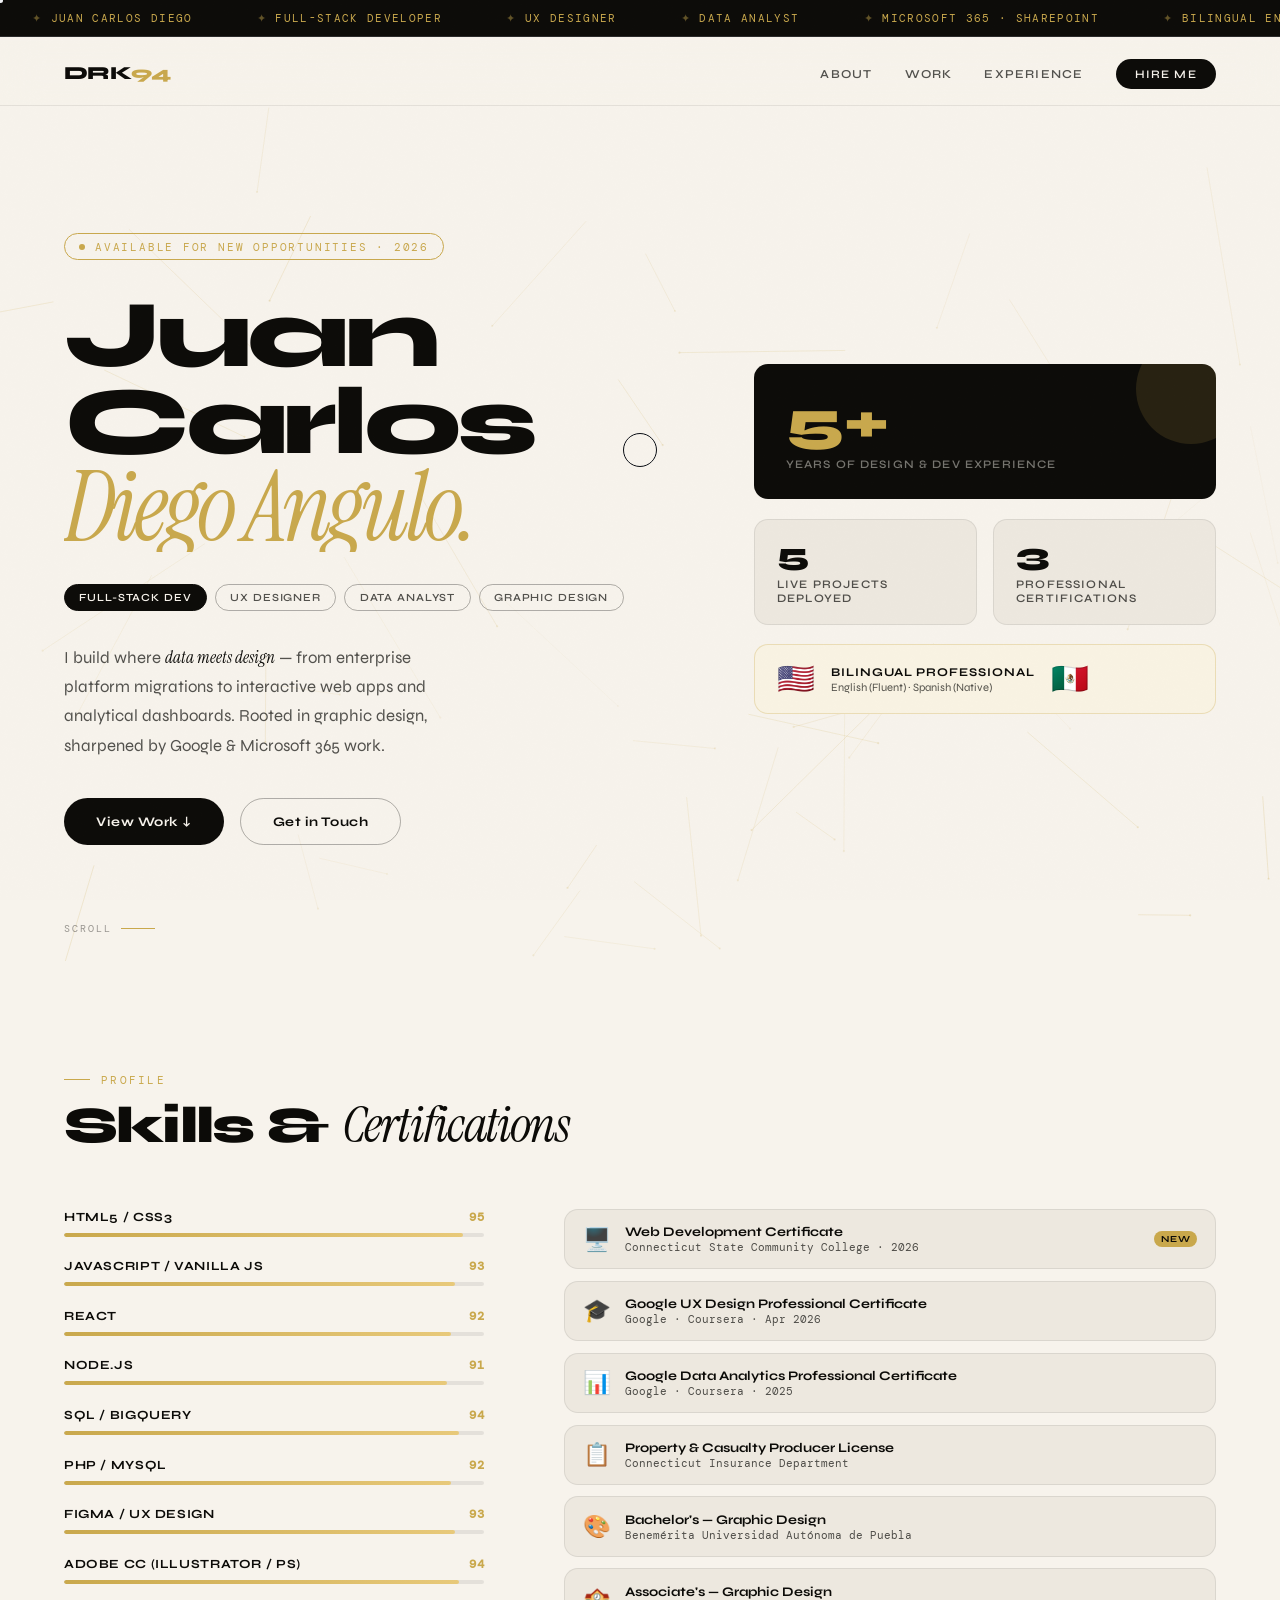
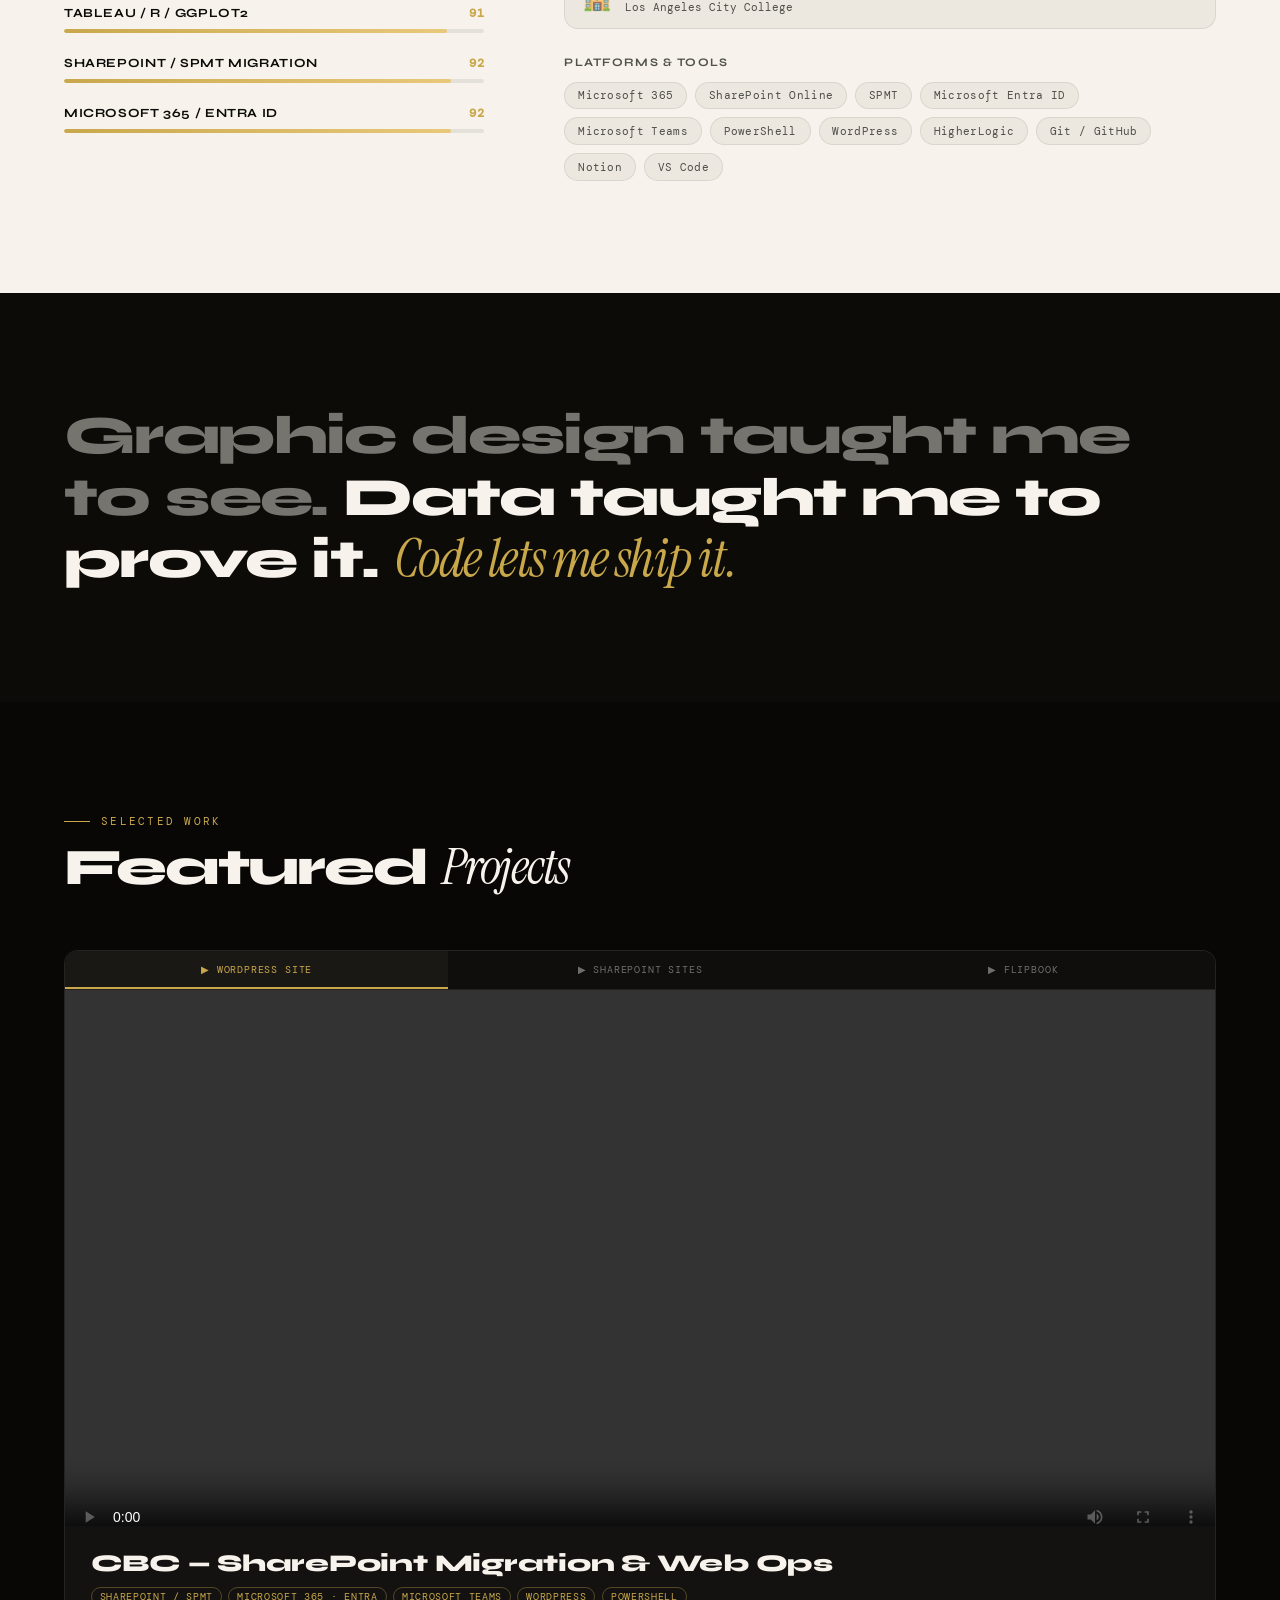
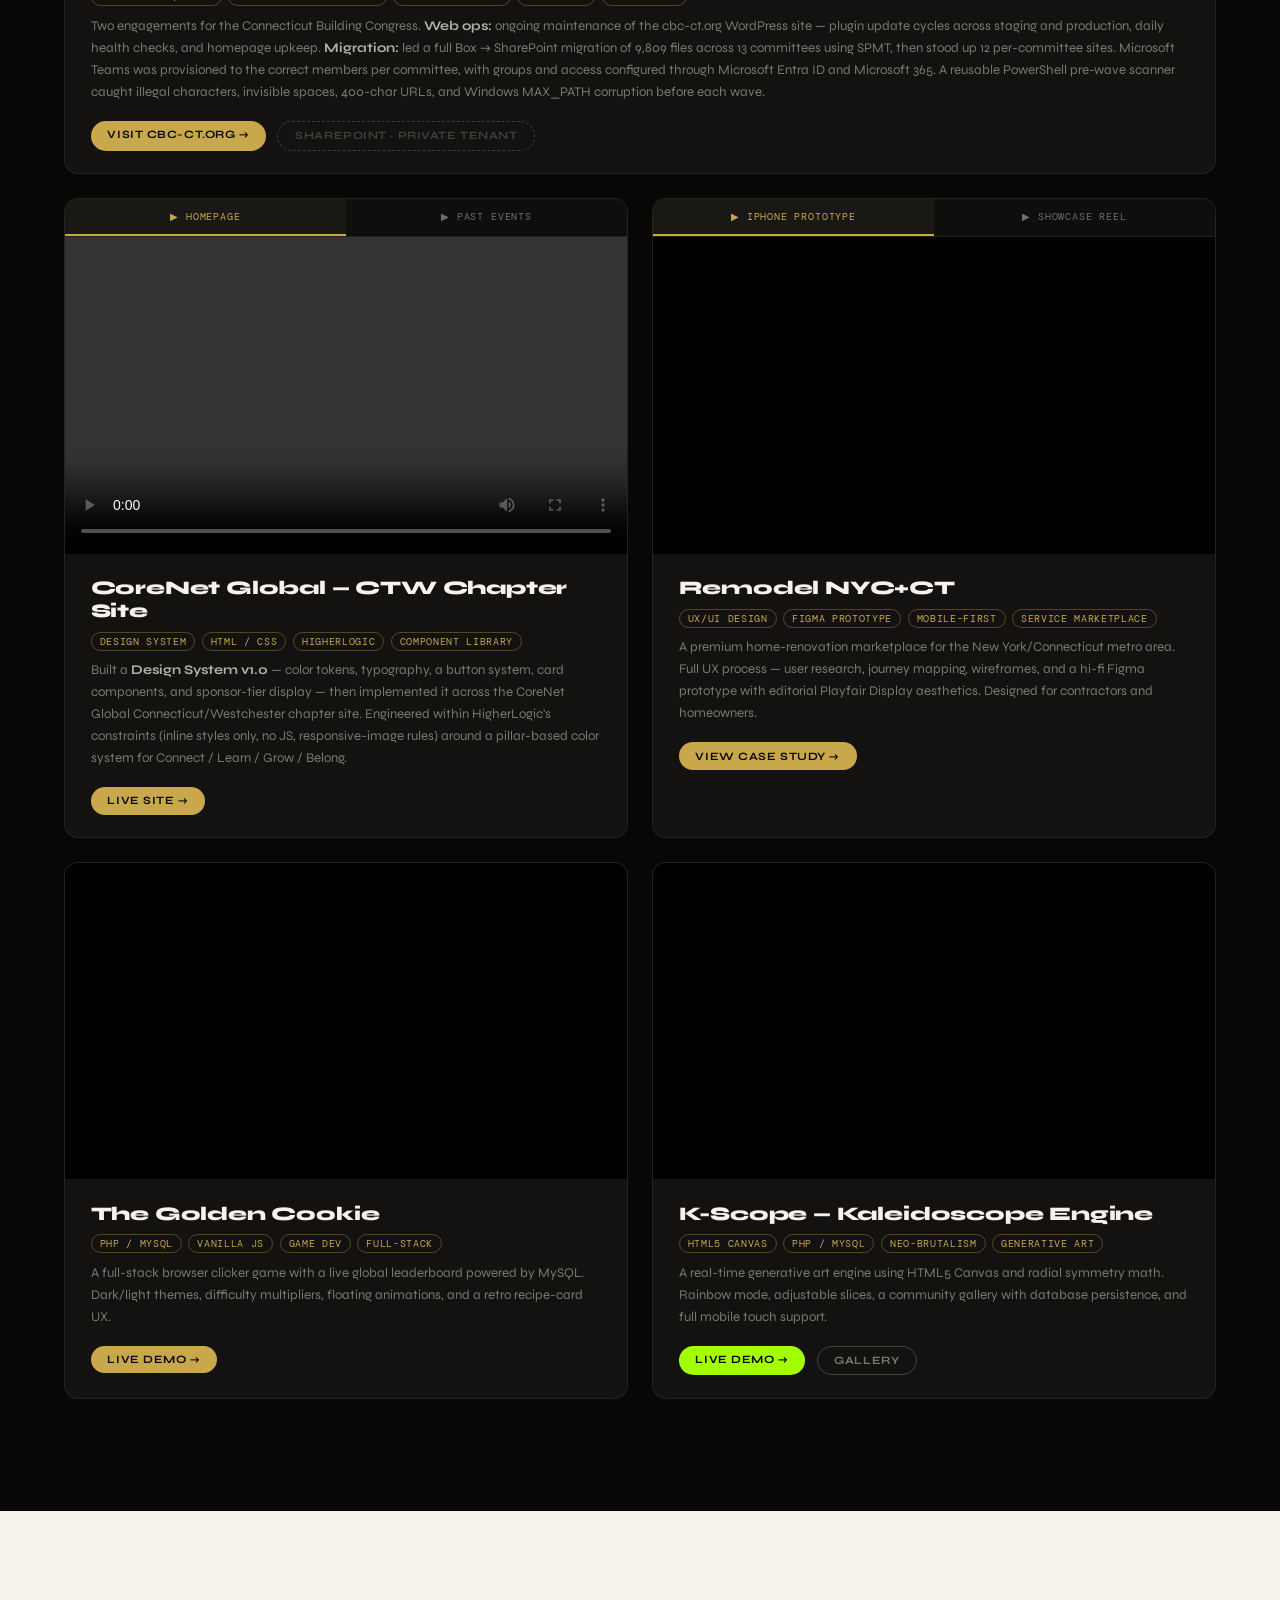
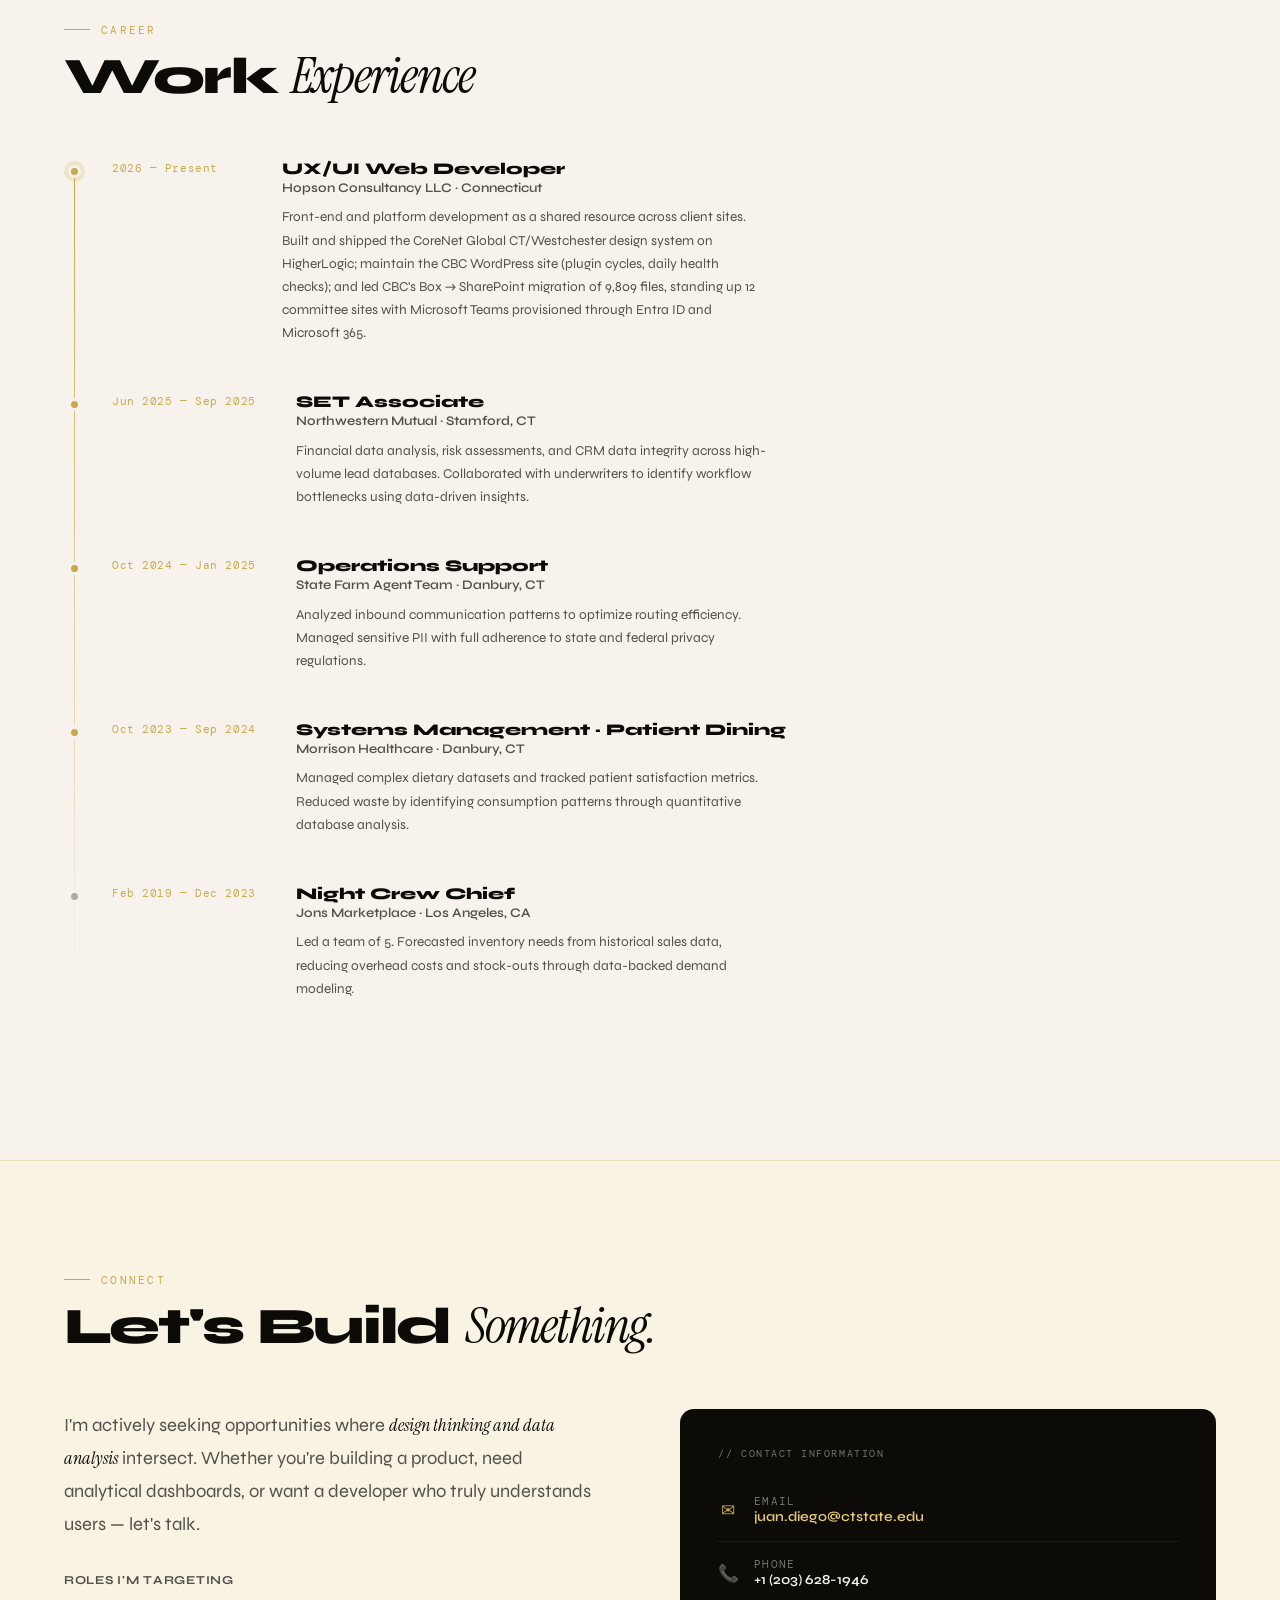
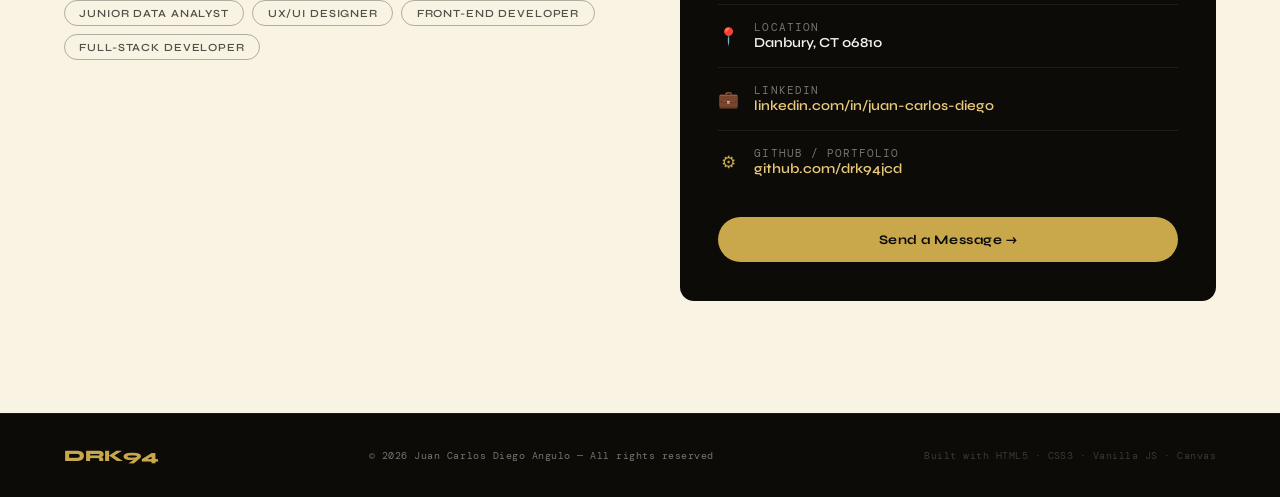
==== commit e5c21f9c: "Update index.html" ====
--- a/index.html
+++ b/index.html
@@ -334,7 +334,7 @@
       </div>
       <div class="tools-title">Platforms &amp; Tools</div>
       <div class="tools-cluster">
-        <span class="tool-pill">Microsoft 365</span><span class="tool-pill">SharePoint Online</span><span class="tool-pill">SPMT</span><span class="tool-pill">Microsoft Entra ID</span><span class="tool-pill">Microsoft Teams</span><span class="tool-pill">PowerShell</span><span class="tool-pill">WordPress</span><span class="tool-pill">HigherLogic</span><span class="tool-pill">Git / GitHub</span><span class="tool-pill">npm</span><span class="tool-pill">VS Code</span>
+        <span class="tool-pill">Microsoft 365</span><span class="tool-pill">SharePoint Online</span><span class="tool-pill">SPMT</span><span class="tool-pill">Microsoft Entra ID</span><span class="tool-pill">Microsoft Teams</span><span class="tool-pill">PowerShell</span><span class="tool-pill">WordPress</span><span class="tool-pill">HigherLogic</span><span class="tool-pill">Git / GitHub</span><span class="tool-pill">Notion</span><span class="tool-pill">VS Code</span>
       </div>
     </div>
   </div>
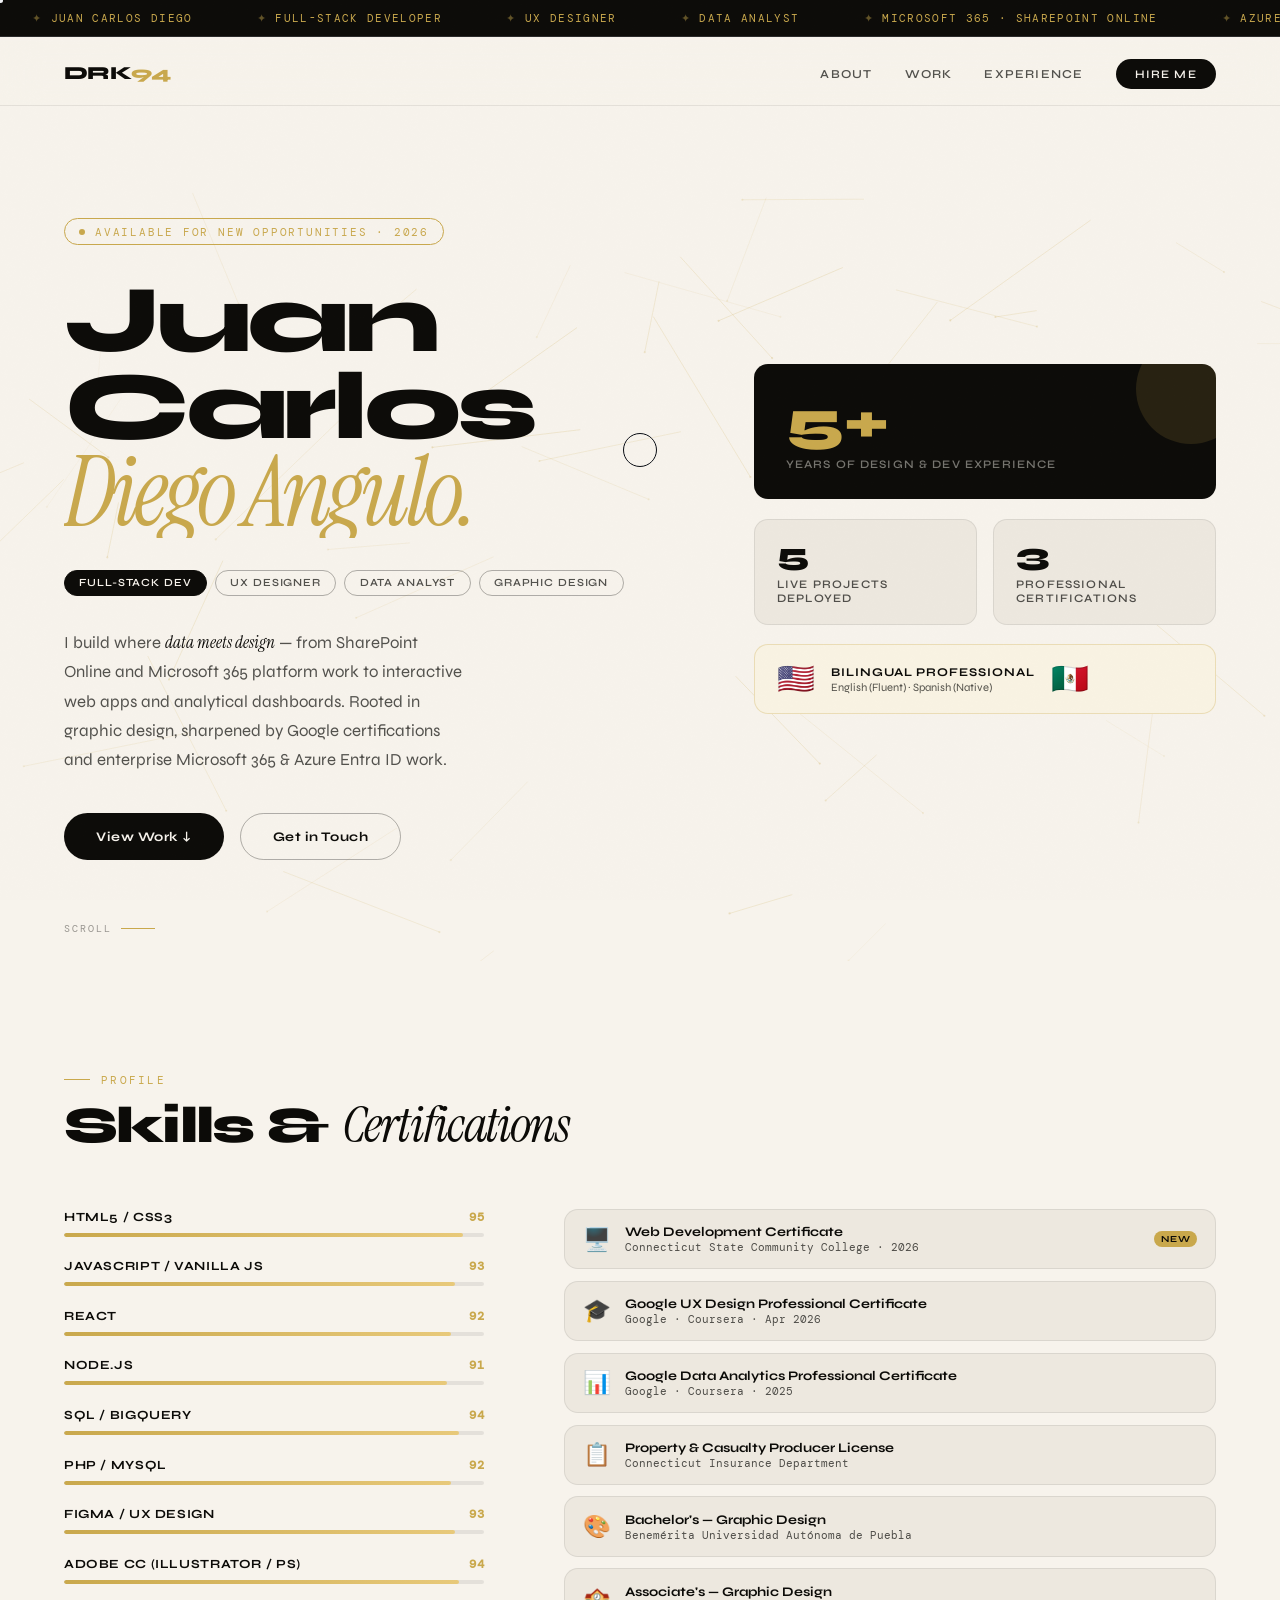
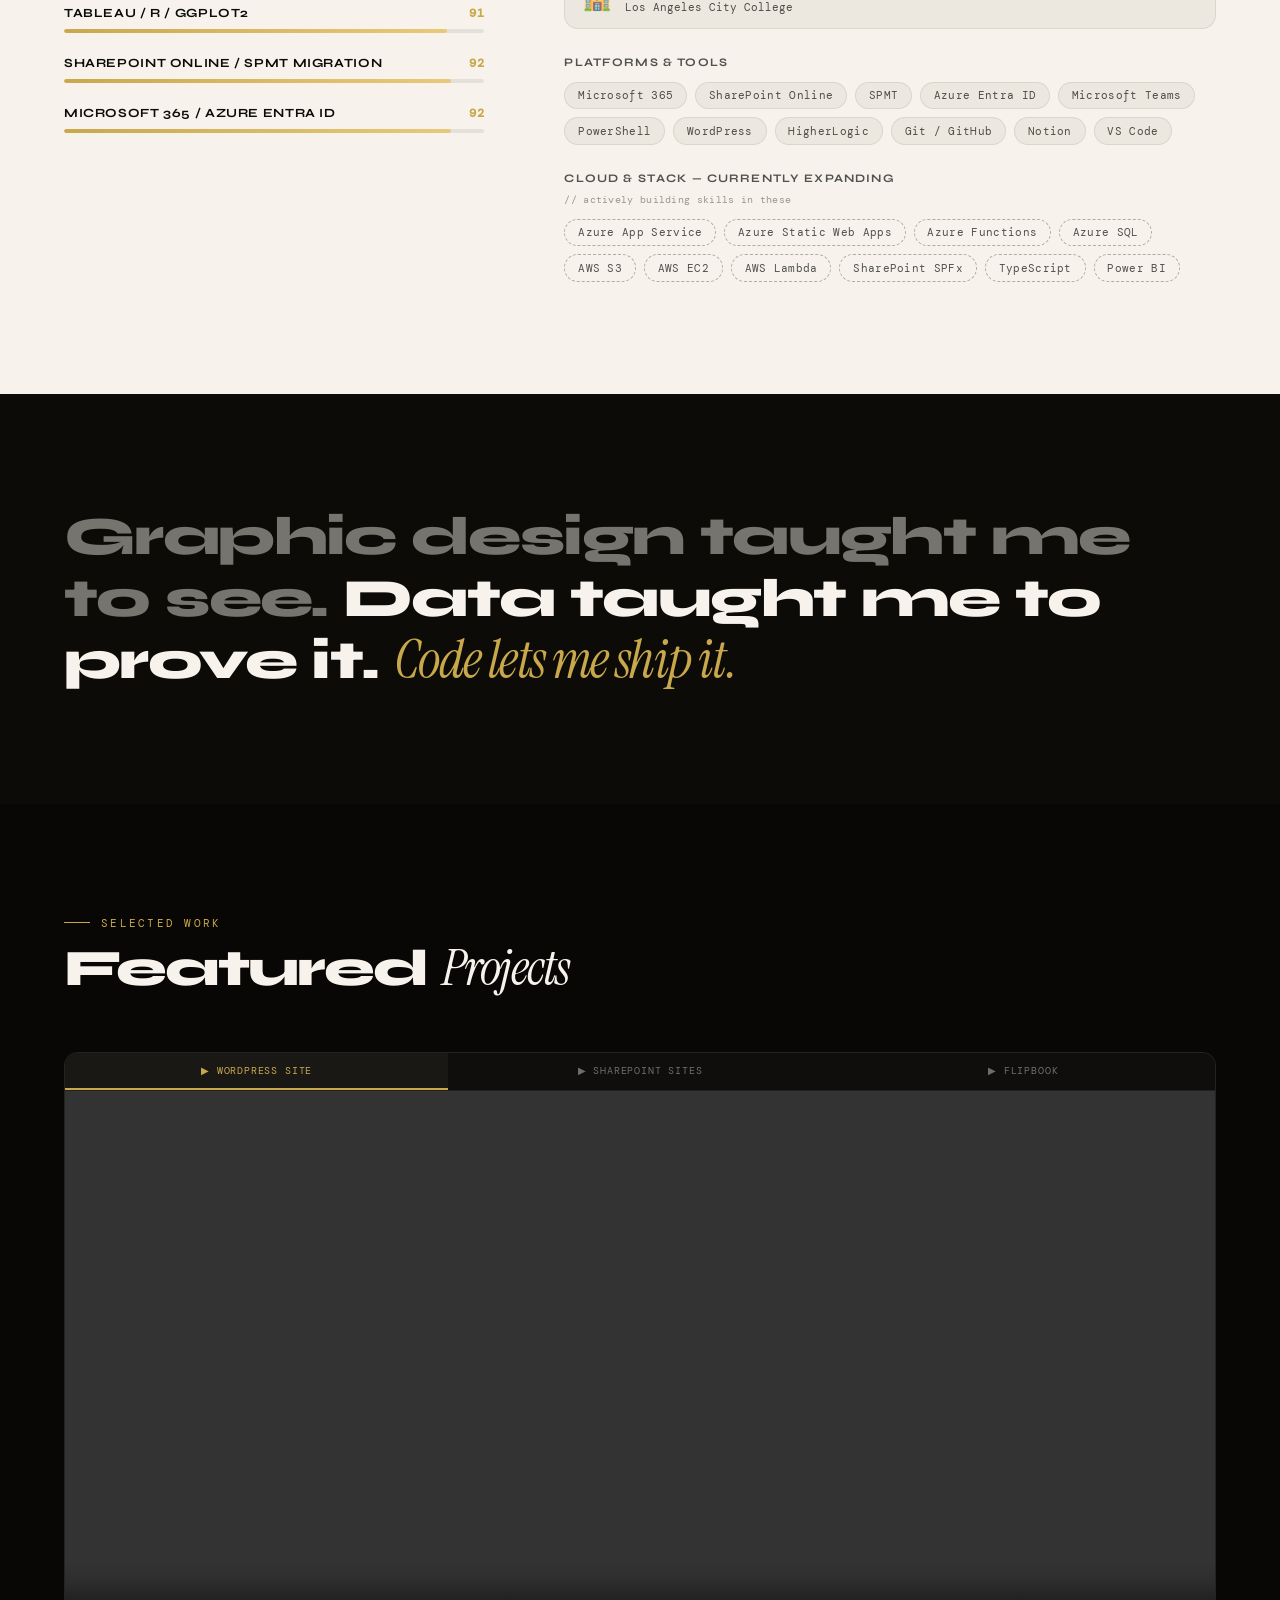
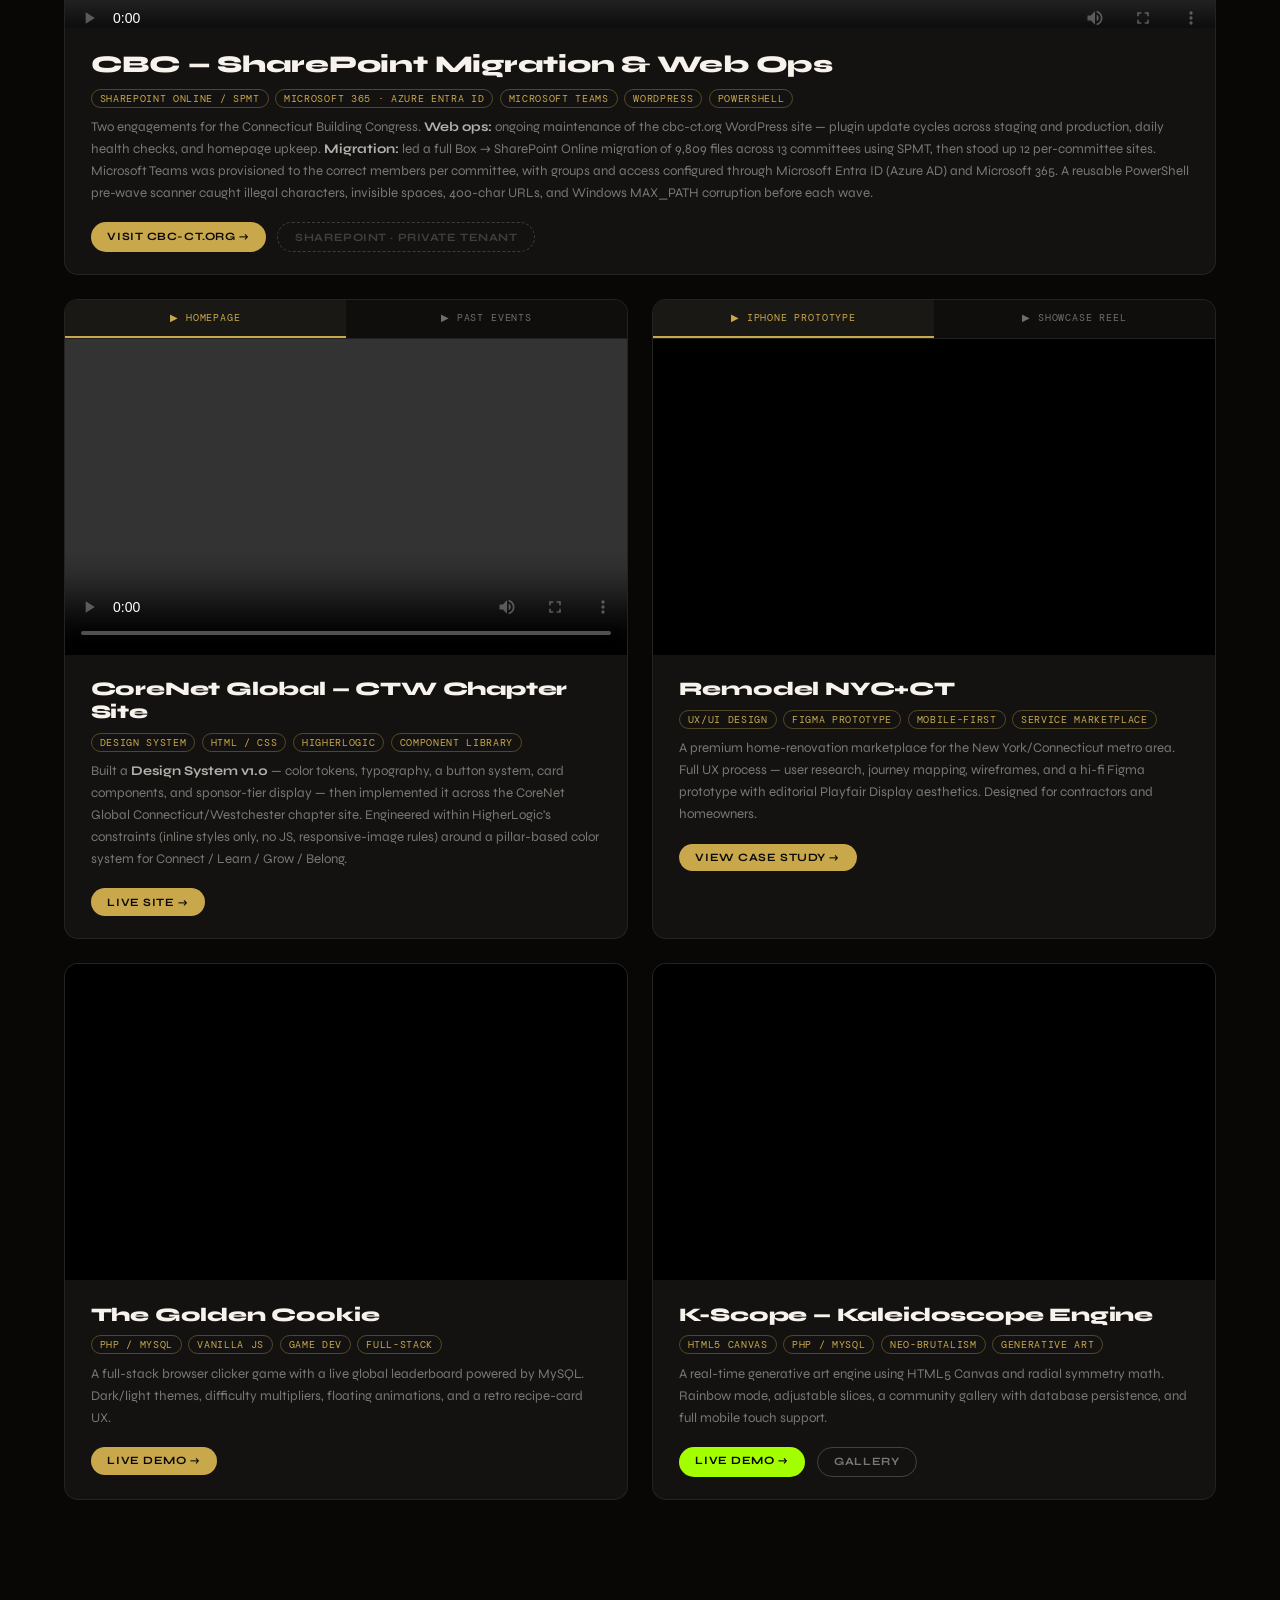
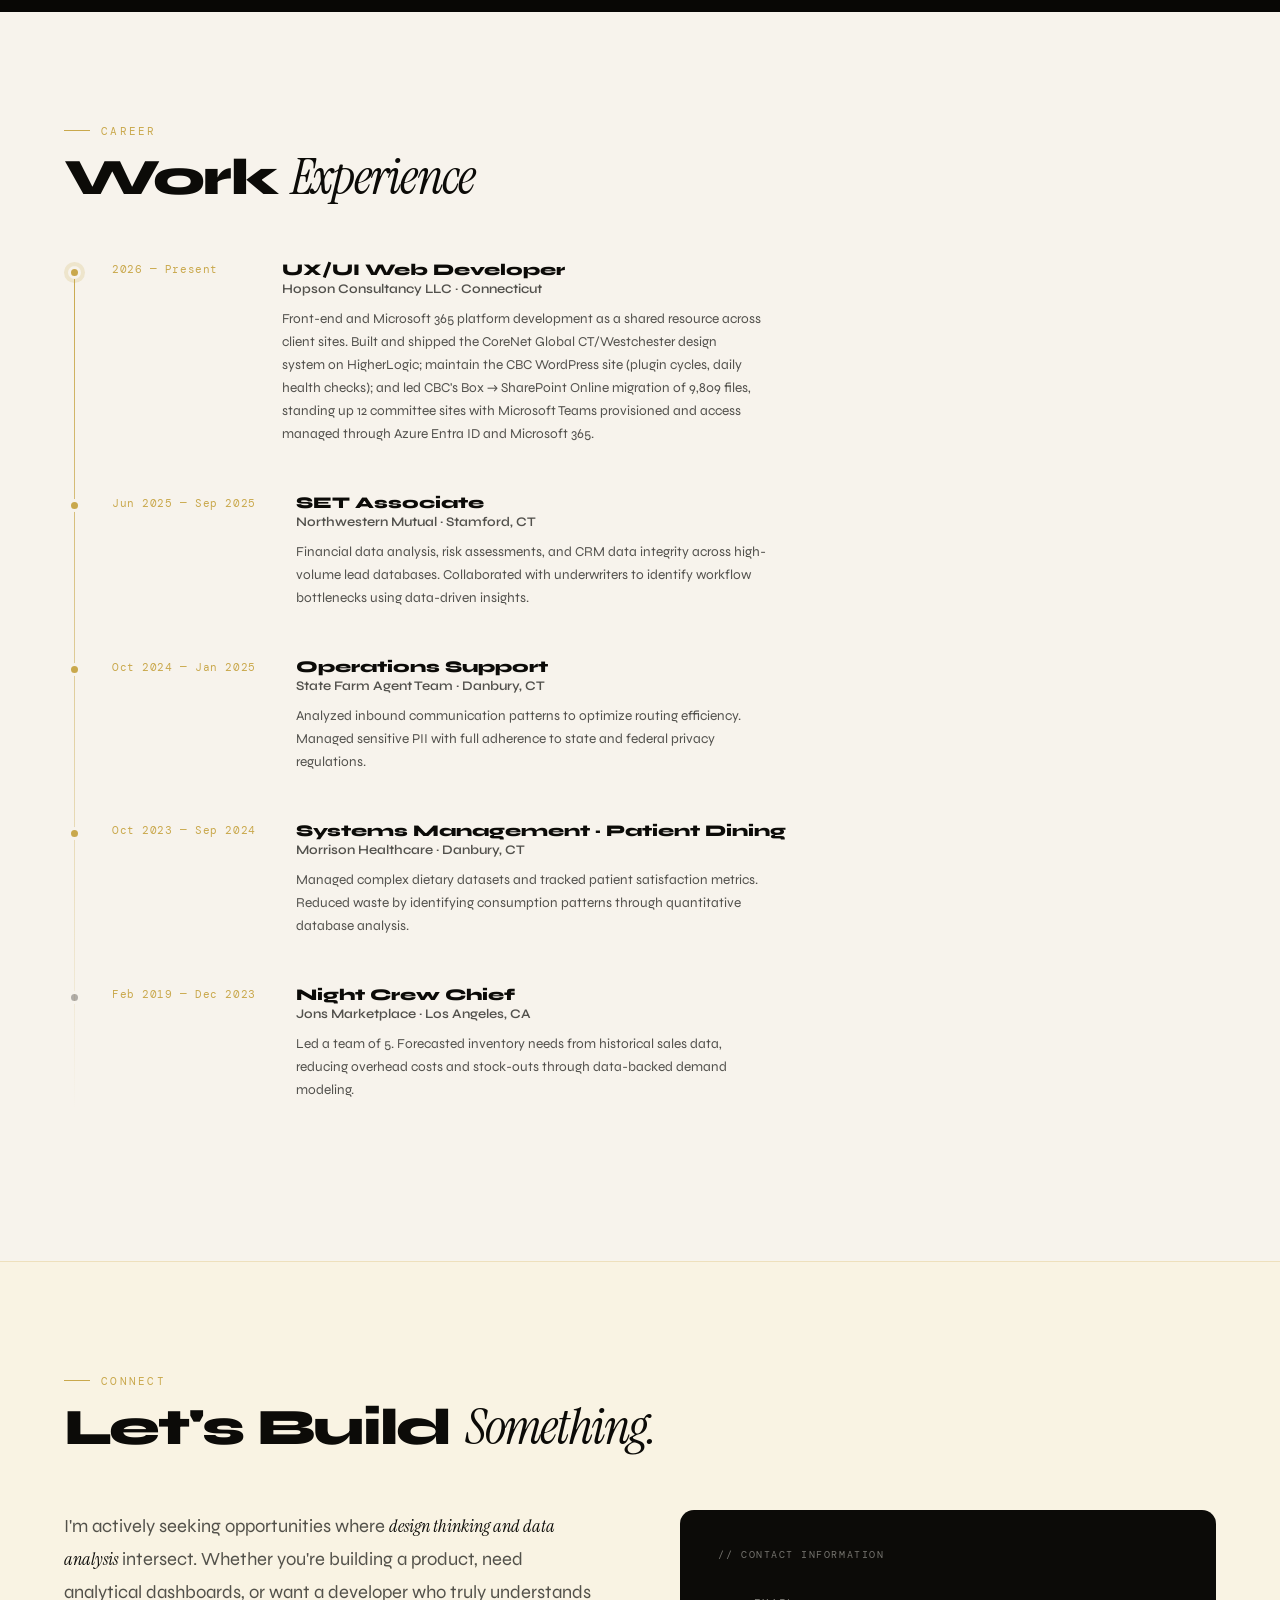
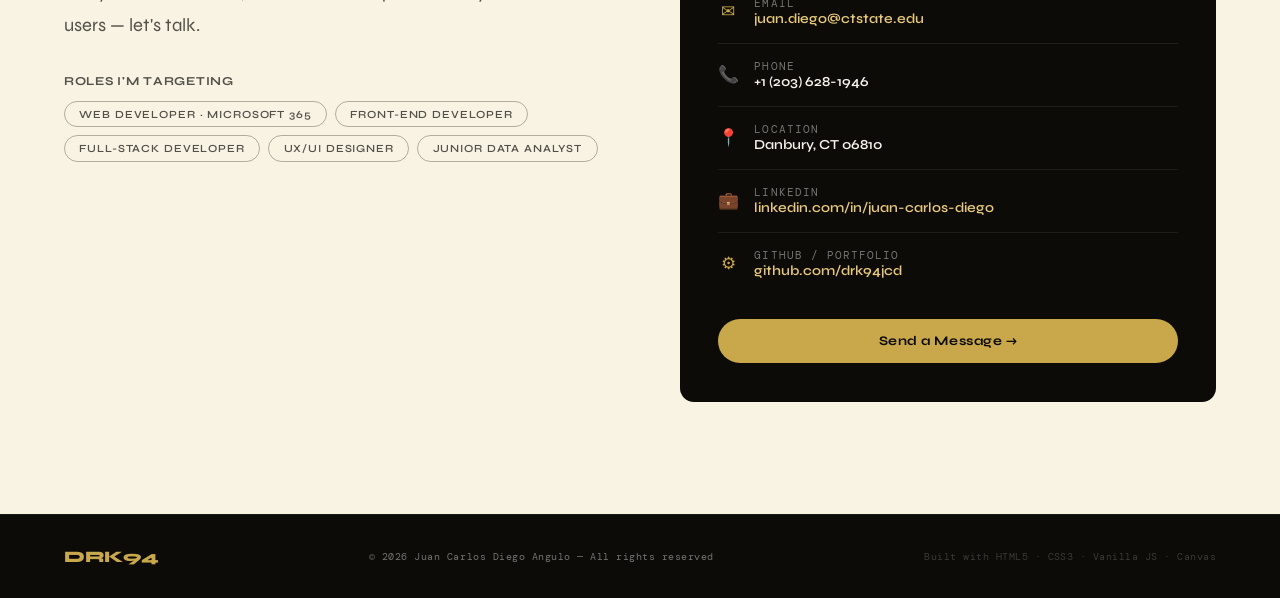
==== commit 1853db56: "oct13 Updates" ====
--- a/index.html
+++ b/index.html
@@ -4,7 +4,7 @@
 <meta charset="UTF-8">
 <meta name="viewport" content="width=device-width, initial-scale=1.0">
 <title>Juan Carlos Diego Angulo — Developer, Designer, Analyst</title>
-<meta name="description" content="Bilingual developer, UX designer, and data analyst based in Danbury, CT. Enterprise SharePoint migrations, design systems, and full-stack web work.">
+<meta name="description" content="Bilingual developer, UX designer, and data analyst based in Danbury, CT. Microsoft 365, SharePoint Online and Azure Entra ID work, design systems, and full-stack web development.">
 <link rel="preconnect" href="https://fonts.googleapis.com">
 <link rel="preconnect" href="https://fonts.gstatic.com" crossorigin>
 <link href="https://fonts.googleapis.com/css2?family=Syne:wght@400;500;600;700;800&family=Instrument+Serif:ital@0;1&family=DM+Mono:wght@400;500&display=swap" rel="stylesheet">
@@ -139,6 +139,9 @@
 .tools-cluster{display:flex;flex-wrap:wrap;gap:0.5rem}
 .tool-pill{font-family:var(--mono);font-size:0.66rem;letter-spacing:0.03em;color:var(--ink-70);background:var(--cream-2);border:1px solid var(--ink-10);padding:0.4rem 0.8rem;border-radius:100px;transition:all var(--t)}
 .tool-pill:hover{border-color:var(--gold);color:var(--ink)}
+.tool-pill.learning{background:transparent;border:1px dashed var(--ink-30);color:var(--ink-70)}
+.tool-pill.learning:hover{border-color:var(--gold);border-style:solid}
+.tools-note{font-family:var(--mono);font-size:0.62rem;letter-spacing:0.03em;color:var(--ink-40);margin:-0.3rem 0 0.8rem}
 
 /* STATEMENT BAND */
 .statement{background:var(--ink);color:var(--cream);padding:7rem 4rem;text-align:left}
@@ -250,8 +253,8 @@
 <!-- TICKER -->
 <div class="ticker-wrap" aria-hidden="true">
   <div class="ticker" id="ticker">
-    <span class="ticker-item">Juan Carlos Diego</span><span class="ticker-item">Full-Stack Developer</span><span class="ticker-item">UX Designer</span><span class="ticker-item">Data Analyst</span><span class="ticker-item">Microsoft 365 · SharePoint</span><span class="ticker-item">Bilingual EN/ES</span><span class="ticker-item">Danbury, CT</span><span class="ticker-item">Google Certified</span><span class="ticker-item">Open to Work</span>
-    <span class="ticker-item">Juan Carlos Diego</span><span class="ticker-item">Full-Stack Developer</span><span class="ticker-item">UX Designer</span><span class="ticker-item">Data Analyst</span><span class="ticker-item">Microsoft 365 · SharePoint</span><span class="ticker-item">Bilingual EN/ES</span><span class="ticker-item">Danbury, CT</span><span class="ticker-item">Google Certified</span><span class="ticker-item">Open to Work</span>
+    <span class="ticker-item">Juan Carlos Diego</span><span class="ticker-item">Full-Stack Developer</span><span class="ticker-item">UX Designer</span><span class="ticker-item">Data Analyst</span><span class="ticker-item">Microsoft 365 · SharePoint Online</span><span class="ticker-item">Azure Entra ID</span><span class="ticker-item">Bilingual EN/ES</span><span class="ticker-item">Danbury, CT</span><span class="ticker-item">Google Certified</span><span class="ticker-item">Open to Work</span>
+    <span class="ticker-item">Juan Carlos Diego</span><span class="ticker-item">Full-Stack Developer</span><span class="ticker-item">UX Designer</span><span class="ticker-item">Data Analyst</span><span class="ticker-item">Microsoft 365 · SharePoint Online</span><span class="ticker-item">Azure Entra ID</span><span class="ticker-item">Bilingual EN/ES</span><span class="ticker-item">Danbury, CT</span><span class="ticker-item">Google Certified</span><span class="ticker-item">Open to Work</span>
   </div>
 </div>
 
@@ -281,7 +284,7 @@
       <span class="role-pill">Data Analyst</span>
       <span class="role-pill">Graphic Design</span>
     </div>
-    <p class="hero-summary">I build where <em>data meets design</em> — from enterprise platform migrations to interactive web apps and analytical dashboards. Rooted in graphic design, sharpened by Google &amp; Microsoft 365 work.</p>
+    <p class="hero-summary">I build where <em>data meets design</em> — from SharePoint Online and Microsoft 365 platform work to interactive web apps and analytical dashboards. Rooted in graphic design, sharpened by Google certifications and enterprise Microsoft 365 &amp; Azure Entra ID work.</p>
     <div class="hero-ctas">
       <a href="#projects" class="btn btn-primary">View Work ↓</a>
       <a href="#contact" class="btn btn-secondary">Get in Touch</a>
@@ -320,8 +323,8 @@
       <div class="skill-row"><div class="skill-name"><span>Figma / UX Design</span><span>93</span></div><div class="skill-bar"><div class="skill-fill" data-w="93%"></div></div></div>
       <div class="skill-row"><div class="skill-name"><span>Adobe CC (Illustrator / PS)</span><span>94</span></div><div class="skill-bar"><div class="skill-fill" data-w="94%"></div></div></div>
       <div class="skill-row"><div class="skill-name"><span>Tableau / R / ggplot2</span><span>91</span></div><div class="skill-bar"><div class="skill-fill" data-w="91%"></div></div></div>
-      <div class="skill-row"><div class="skill-name"><span>SharePoint / SPMT Migration</span><span>92</span></div><div class="skill-bar"><div class="skill-fill" data-w="92%"></div></div></div>
-      <div class="skill-row"><div class="skill-name"><span>Microsoft 365 / Entra ID</span><span>92</span></div><div class="skill-bar"><div class="skill-fill" data-w="92%"></div></div></div>
+      <div class="skill-row"><div class="skill-name"><span>SharePoint Online / SPMT Migration</span><span>92</span></div><div class="skill-bar"><div class="skill-fill" data-w="92%"></div></div></div>
+      <div class="skill-row"><div class="skill-name"><span>Microsoft 365 / Azure Entra ID</span><span>92</span></div><div class="skill-bar"><div class="skill-fill" data-w="92%"></div></div></div>
     </div>
     <div class="reveal">
       <div class="cert-chips">
@@ -334,7 +337,12 @@
       </div>
       <div class="tools-title">Platforms &amp; Tools</div>
       <div class="tools-cluster">
-        <span class="tool-pill">Microsoft 365</span><span class="tool-pill">SharePoint Online</span><span class="tool-pill">SPMT</span><span class="tool-pill">Microsoft Entra ID</span><span class="tool-pill">Microsoft Teams</span><span class="tool-pill">PowerShell</span><span class="tool-pill">WordPress</span><span class="tool-pill">HigherLogic</span><span class="tool-pill">Git / GitHub</span><span class="tool-pill">Notion</span><span class="tool-pill">VS Code</span>
+        <span class="tool-pill">Microsoft 365</span><span class="tool-pill">SharePoint Online</span><span class="tool-pill">SPMT</span><span class="tool-pill">Azure Entra ID</span><span class="tool-pill">Microsoft Teams</span><span class="tool-pill">PowerShell</span><span class="tool-pill">WordPress</span><span class="tool-pill">HigherLogic</span><span class="tool-pill">Git / GitHub</span><span class="tool-pill">Notion</span><span class="tool-pill">VS Code</span>
+      </div>
+      <div class="tools-title">Cloud &amp; Stack — Currently Expanding</div>
+      <p class="tools-note">// actively building skills in these</p>
+      <div class="tools-cluster">
+        <span class="tool-pill learning">Azure App Service</span><span class="tool-pill learning">Azure Static Web Apps</span><span class="tool-pill learning">Azure Functions</span><span class="tool-pill learning">Azure SQL</span><span class="tool-pill learning">AWS S3</span><span class="tool-pill learning">AWS EC2</span><span class="tool-pill learning">AWS Lambda</span><span class="tool-pill learning">SharePoint SPFx</span><span class="tool-pill learning">TypeScript</span><span class="tool-pill learning">Power BI</span>
       </div>
     </div>
   </div>
@@ -380,9 +388,9 @@
       <div class="pinfo">
         <div class="pname">CBC — SharePoint Migration &amp; Web Ops</div>
         <div class="ptags">
-          <span class="ptag">SharePoint / SPMT</span><span class="ptag">Microsoft 365 · Entra</span><span class="ptag">Microsoft Teams</span><span class="ptag">WordPress</span><span class="ptag">PowerShell</span>
-        </div>
-        <p class="pdesc">Two engagements for the Connecticut Building Congress. <strong>Web ops:</strong> ongoing maintenance of the cbc-ct.org WordPress site — plugin update cycles across staging and production, daily health checks, and homepage upkeep. <strong>Migration:</strong> led a full Box → SharePoint migration of 9,809 files across 13 committees using SPMT, then stood up 12 per-committee sites. Microsoft Teams was provisioned to the correct members per committee, with groups and access configured through Microsoft Entra ID and Microsoft 365. A reusable PowerShell pre-wave scanner caught illegal characters, invisible spaces, 400-char URLs, and Windows MAX_PATH corruption before each wave.</p>
+          <span class="ptag">SharePoint Online / SPMT</span><span class="ptag">Microsoft 365 · Azure Entra ID</span><span class="ptag">Microsoft Teams</span><span class="ptag">WordPress</span><span class="ptag">PowerShell</span>
+        </div>
+        <p class="pdesc">Two engagements for the Connecticut Building Congress. <strong>Web ops:</strong> ongoing maintenance of the cbc-ct.org WordPress site — plugin update cycles across staging and production, daily health checks, and homepage upkeep. <strong>Migration:</strong> led a full Box → SharePoint Online migration of 9,809 files across 13 committees using SPMT, then stood up 12 per-committee sites. Microsoft Teams was provisioned to the correct members per committee, with groups and access configured through Microsoft Entra ID (Azure AD) and Microsoft 365. A reusable PowerShell pre-wave scanner caught illegal characters, invisible spaces, 400-char URLs, and Windows MAX_PATH corruption before each wave.</p>
         <div class="plinks">
           <a href="https://cbc-ct.org" class="plink pl-primary" target="_blank" rel="noopener">Visit cbc-ct.org →</a>
           <span class="plink pl-static">SharePoint · private tenant</span>
@@ -501,7 +509,7 @@
       <div class="tdot current"></div>
       <div class="tdate">2026 — Present</div>
       <div><div class="trole">UX/UI Web Developer</div><div class="tco">Hopson Consultancy LLC · Connecticut</div>
-      <div class="tdesc">Front-end and platform development as a shared resource across client sites. Built and shipped the CoreNet Global CT/Westchester design system on HigherLogic; maintain the CBC WordPress site (plugin cycles, daily health checks); and led CBC's Box → SharePoint migration of 9,809 files, standing up 12 committee sites with Microsoft Teams provisioned through Entra ID and Microsoft 365.</div></div>
+      <div class="tdesc">Front-end and Microsoft 365 platform development as a shared resource across client sites. Built and shipped the CoreNet Global CT/Westchester design system on HigherLogic; maintain the CBC WordPress site (plugin cycles, daily health checks); and led CBC's Box → SharePoint Online migration of 9,809 files, standing up 12 committee sites with Microsoft Teams provisioned and access managed through Azure Entra ID and Microsoft 365.</div></div>
     </div>
     <div class="titem reveal">
       <div class="tdot"></div>
@@ -540,7 +548,7 @@
       <div style="margin-top:2rem;display:flex;flex-direction:column;gap:0.8rem;">
         <div style="font-size:0.76rem;font-weight:700;letter-spacing:0.06em;text-transform:uppercase;color:var(--ink-70);">Roles I'm targeting</div>
         <div style="display:flex;flex-wrap:wrap;gap:0.5rem;">
-          <span class="role-pill">Junior Data Analyst</span><span class="role-pill">UX/UI Designer</span><span class="role-pill">Front-End Developer</span><span class="role-pill">Full-Stack Developer</span>
+          <span class="role-pill">Web Developer · Microsoft 365</span><span class="role-pill">Front-End Developer</span><span class="role-pill">Full-Stack Developer</span><span class="role-pill">UX/UI Designer</span><span class="role-pill">Junior Data Analyst</span>
         </div>
       </div>
     </div>
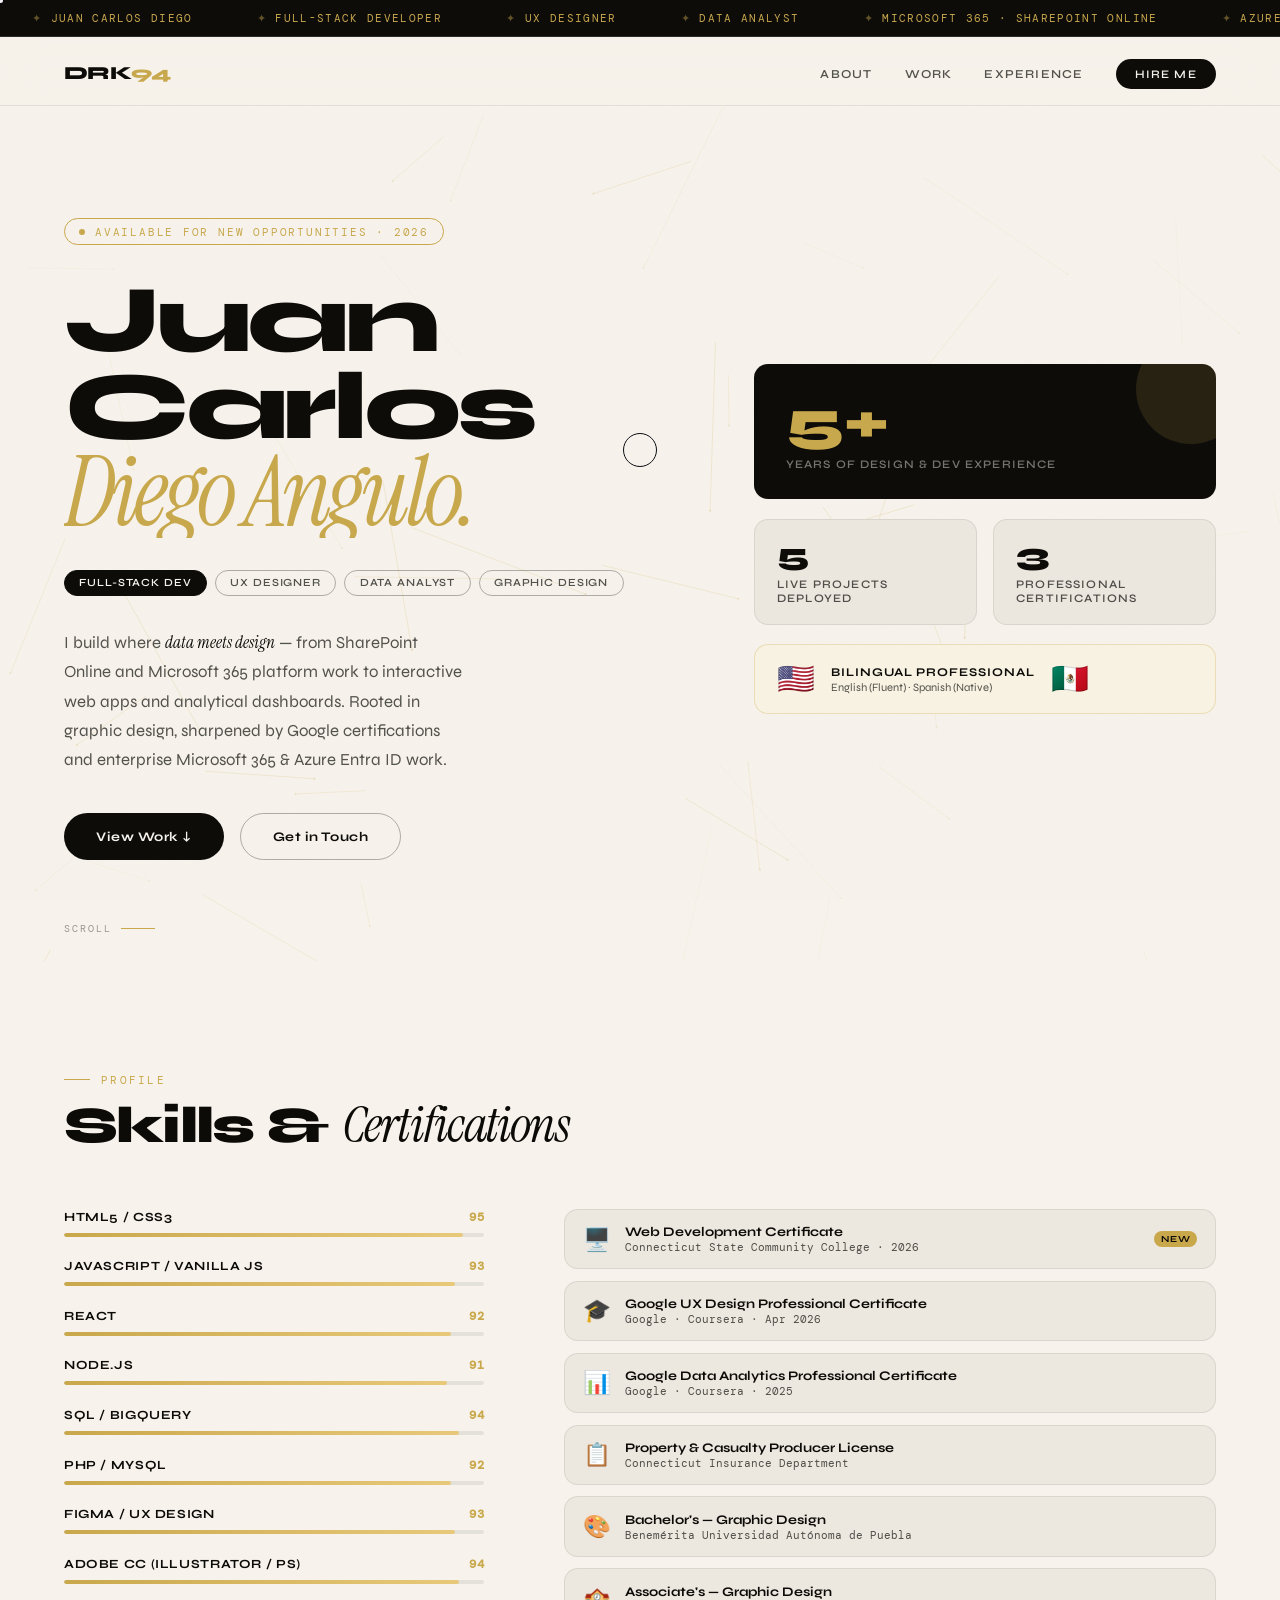
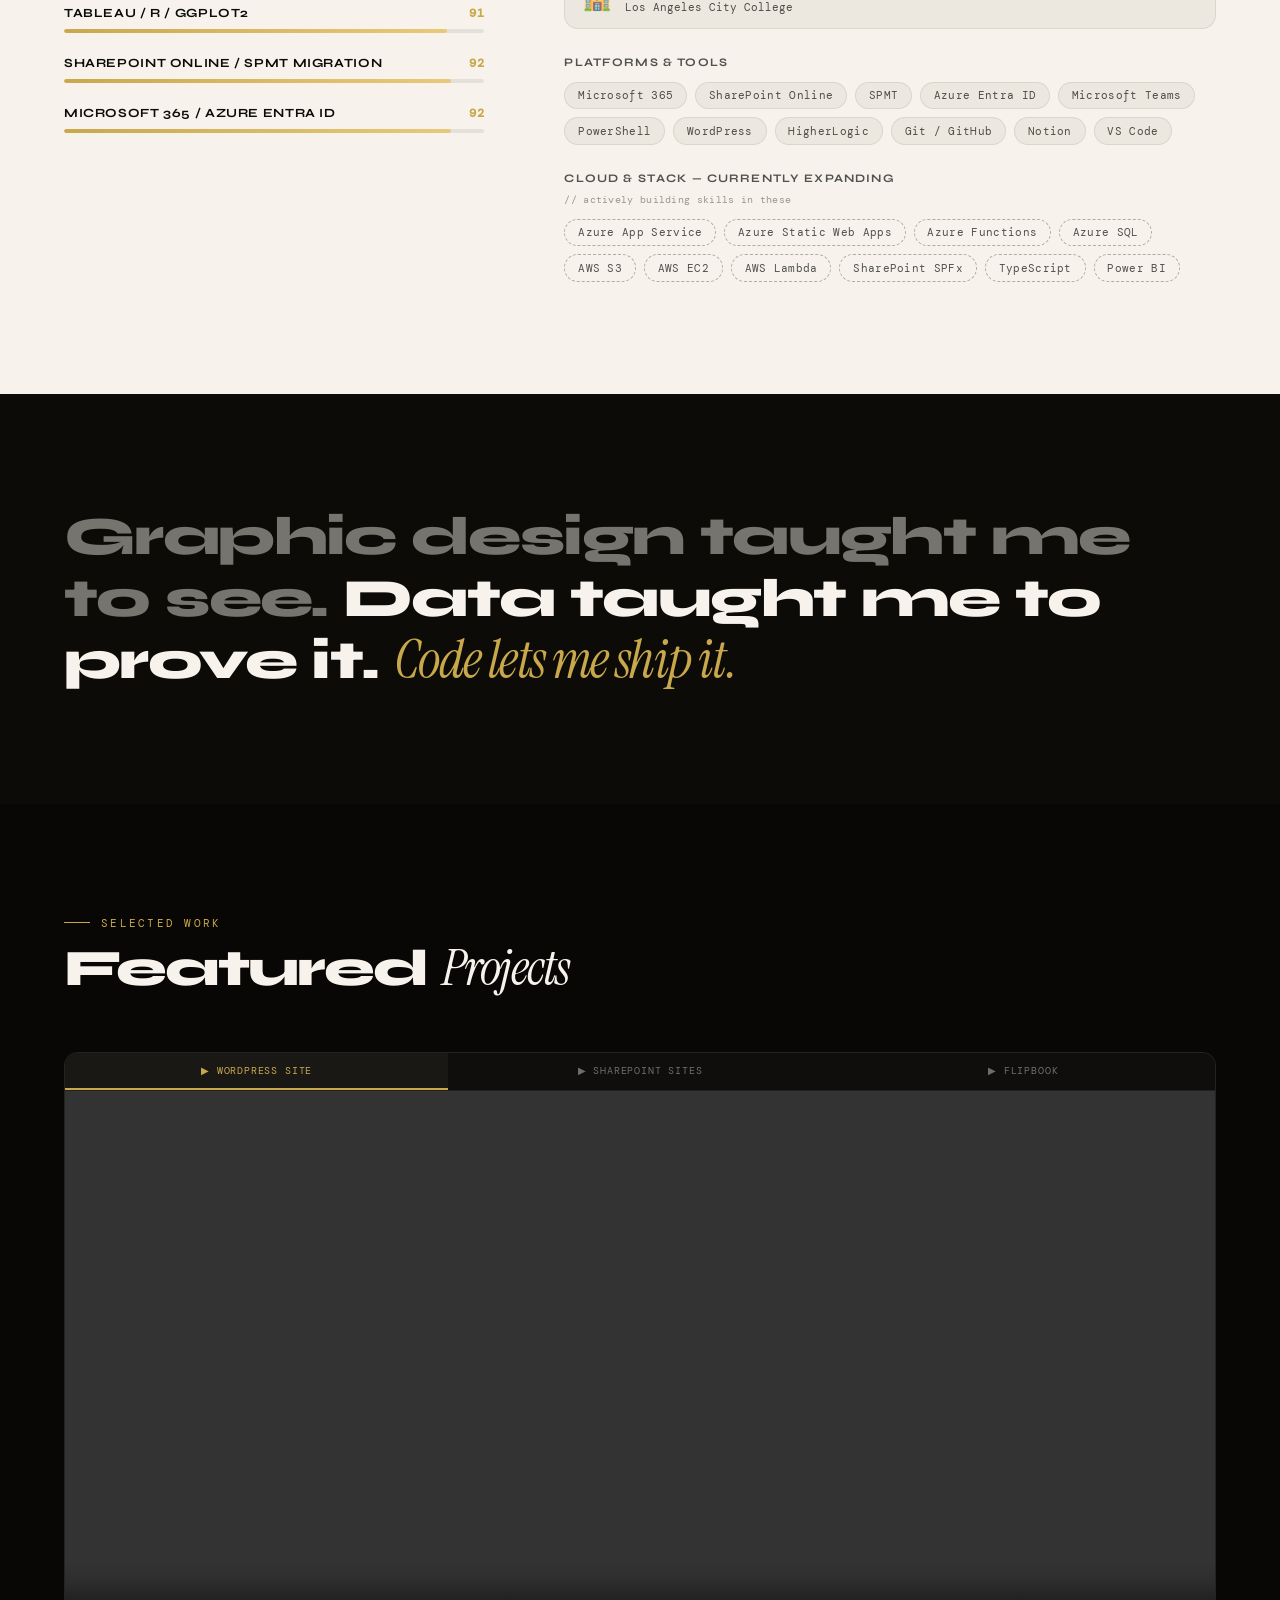
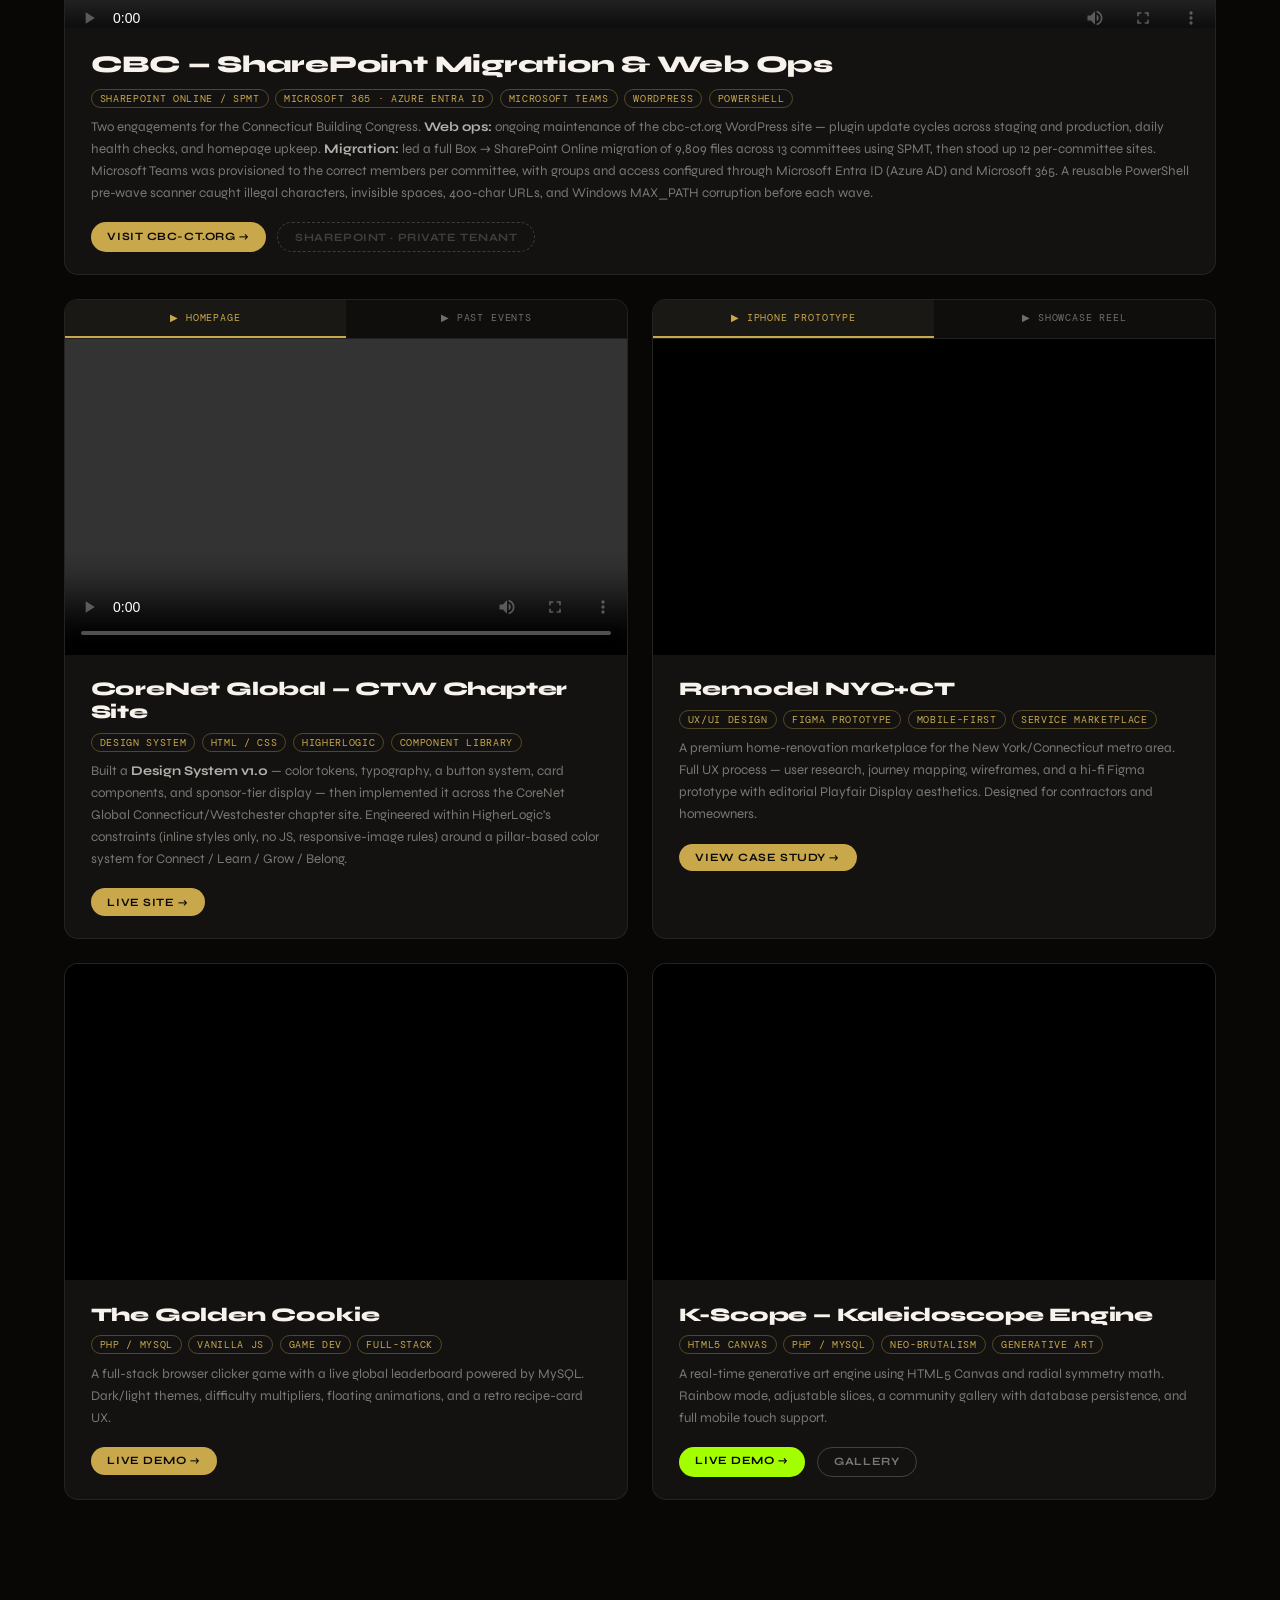
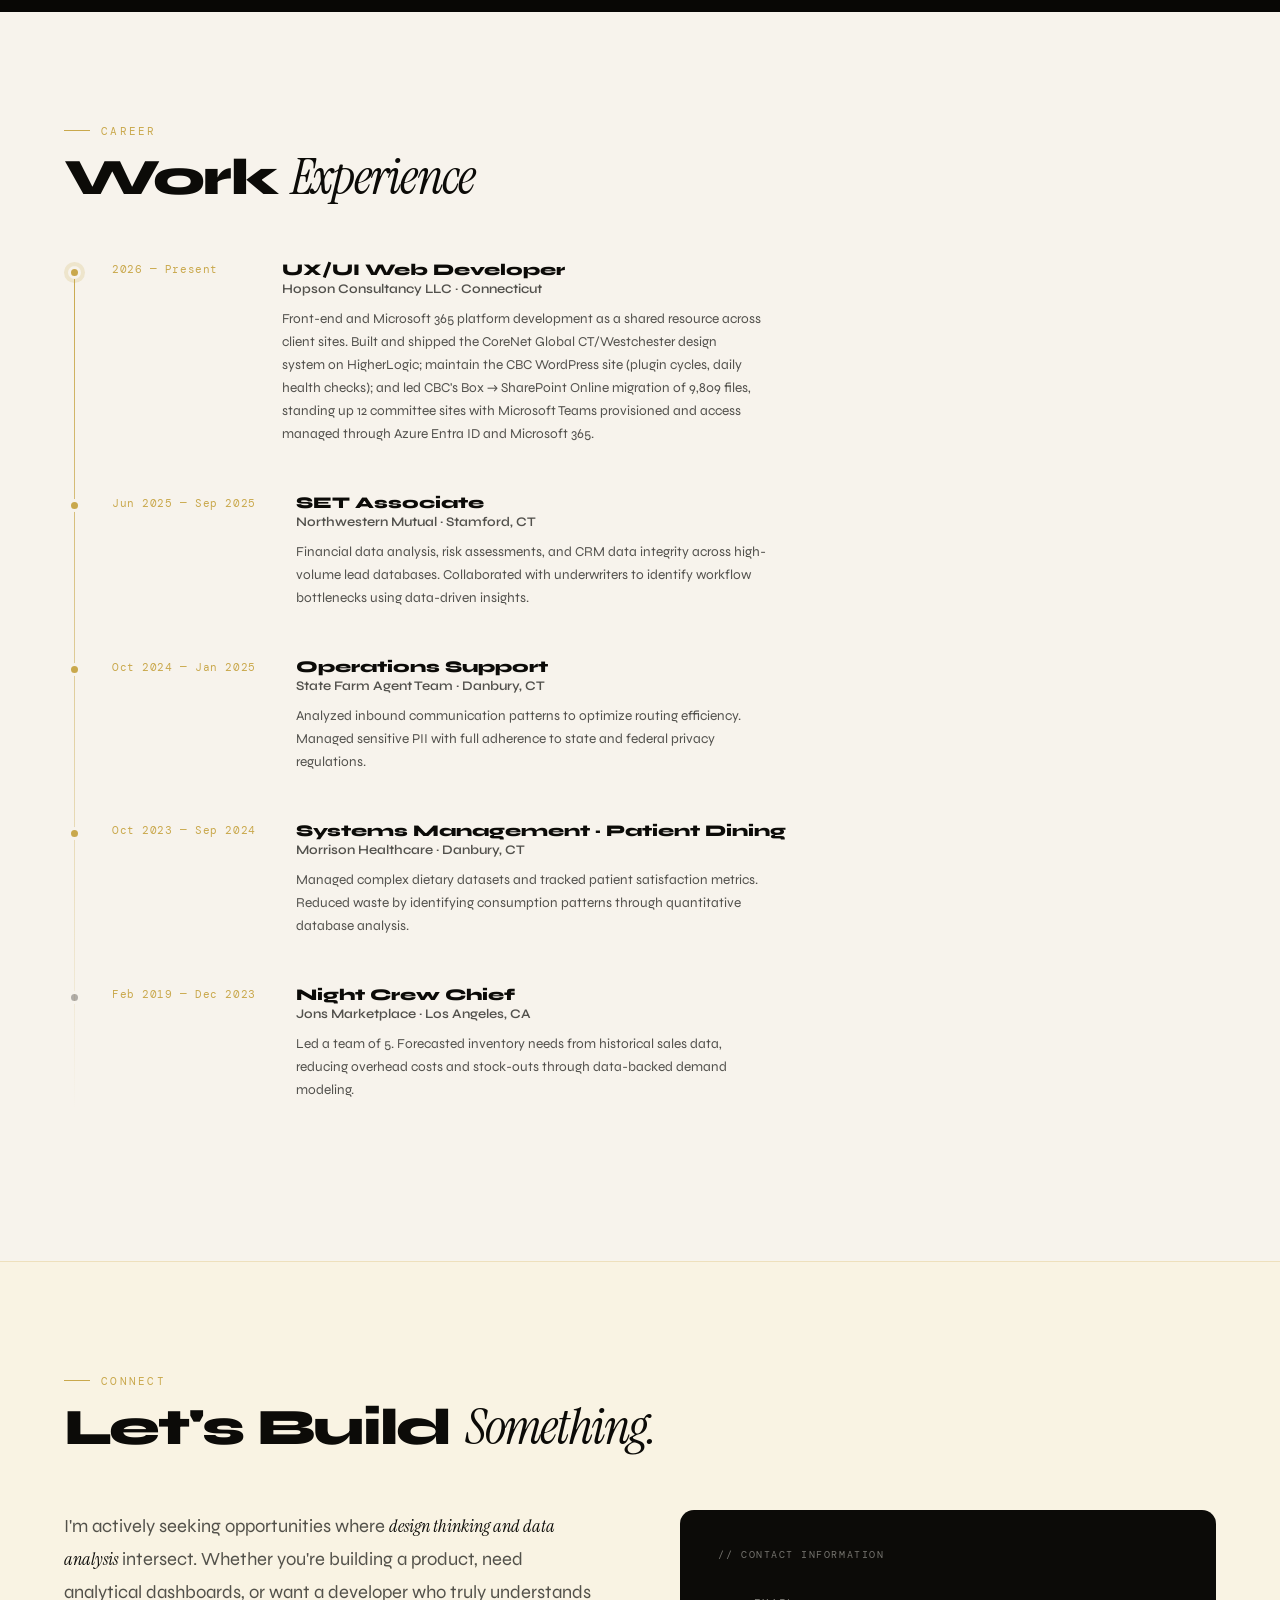
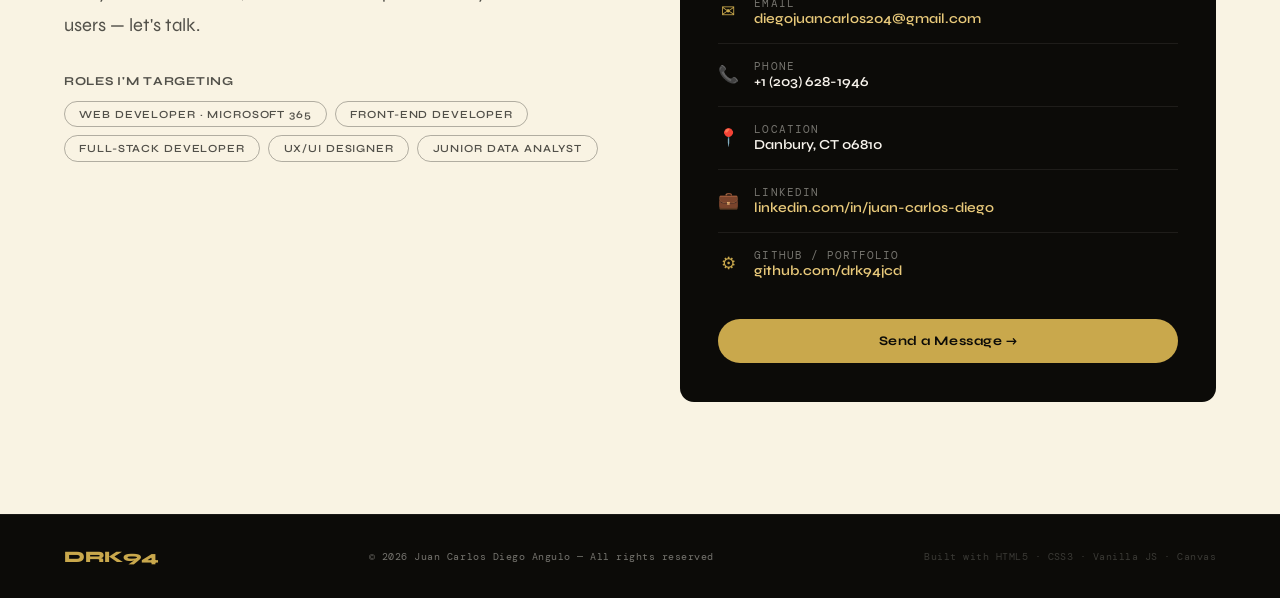
==== commit f5f3c1b5: "updated email" ====
--- a/index.html
+++ b/index.html
@@ -554,7 +554,7 @@
     </div>
     <div class="contact-card reveal">
       <div style="font-family:var(--mono);font-size:0.64rem;letter-spacing:0.15em;text-transform:uppercase;color:var(--paper-45);margin-bottom:1.2rem;">// Contact Information</div>
-      <div class="crow"><span class="cicon">✉</span><div><div class="clabel">Email</div><div class="cvalue"><a href="mailto:juan.diego@ctstate.edu">juan.diego@ctstate.edu</a></div></div></div>
+      <div class="crow"><span class="cicon">✉</span><div><div class="clabel">Email</div><div class="cvalue"><a href="mailto:diegojuancarlos204@gmail.com">diegojuancarlos204@gmail.com</a></div></div></div>
       <div class="crow"><span class="cicon">📞</span><div><div class="clabel">Phone</div><div class="cvalue">+1 (203) 628-1946</div></div></div>
       <div class="crow"><span class="cicon">📍</span><div><div class="clabel">Location</div><div class="cvalue">Danbury, CT 06810</div></div></div>
       <div class="crow"><span class="cicon">💼</span><div><div class="clabel">LinkedIn</div><div class="cvalue"><a href="https://www.linkedin.com/in/juan-carlos-diego-6067922a4/" target="_blank" rel="noopener">linkedin.com/in/juan-carlos-diego</a></div></div></div>
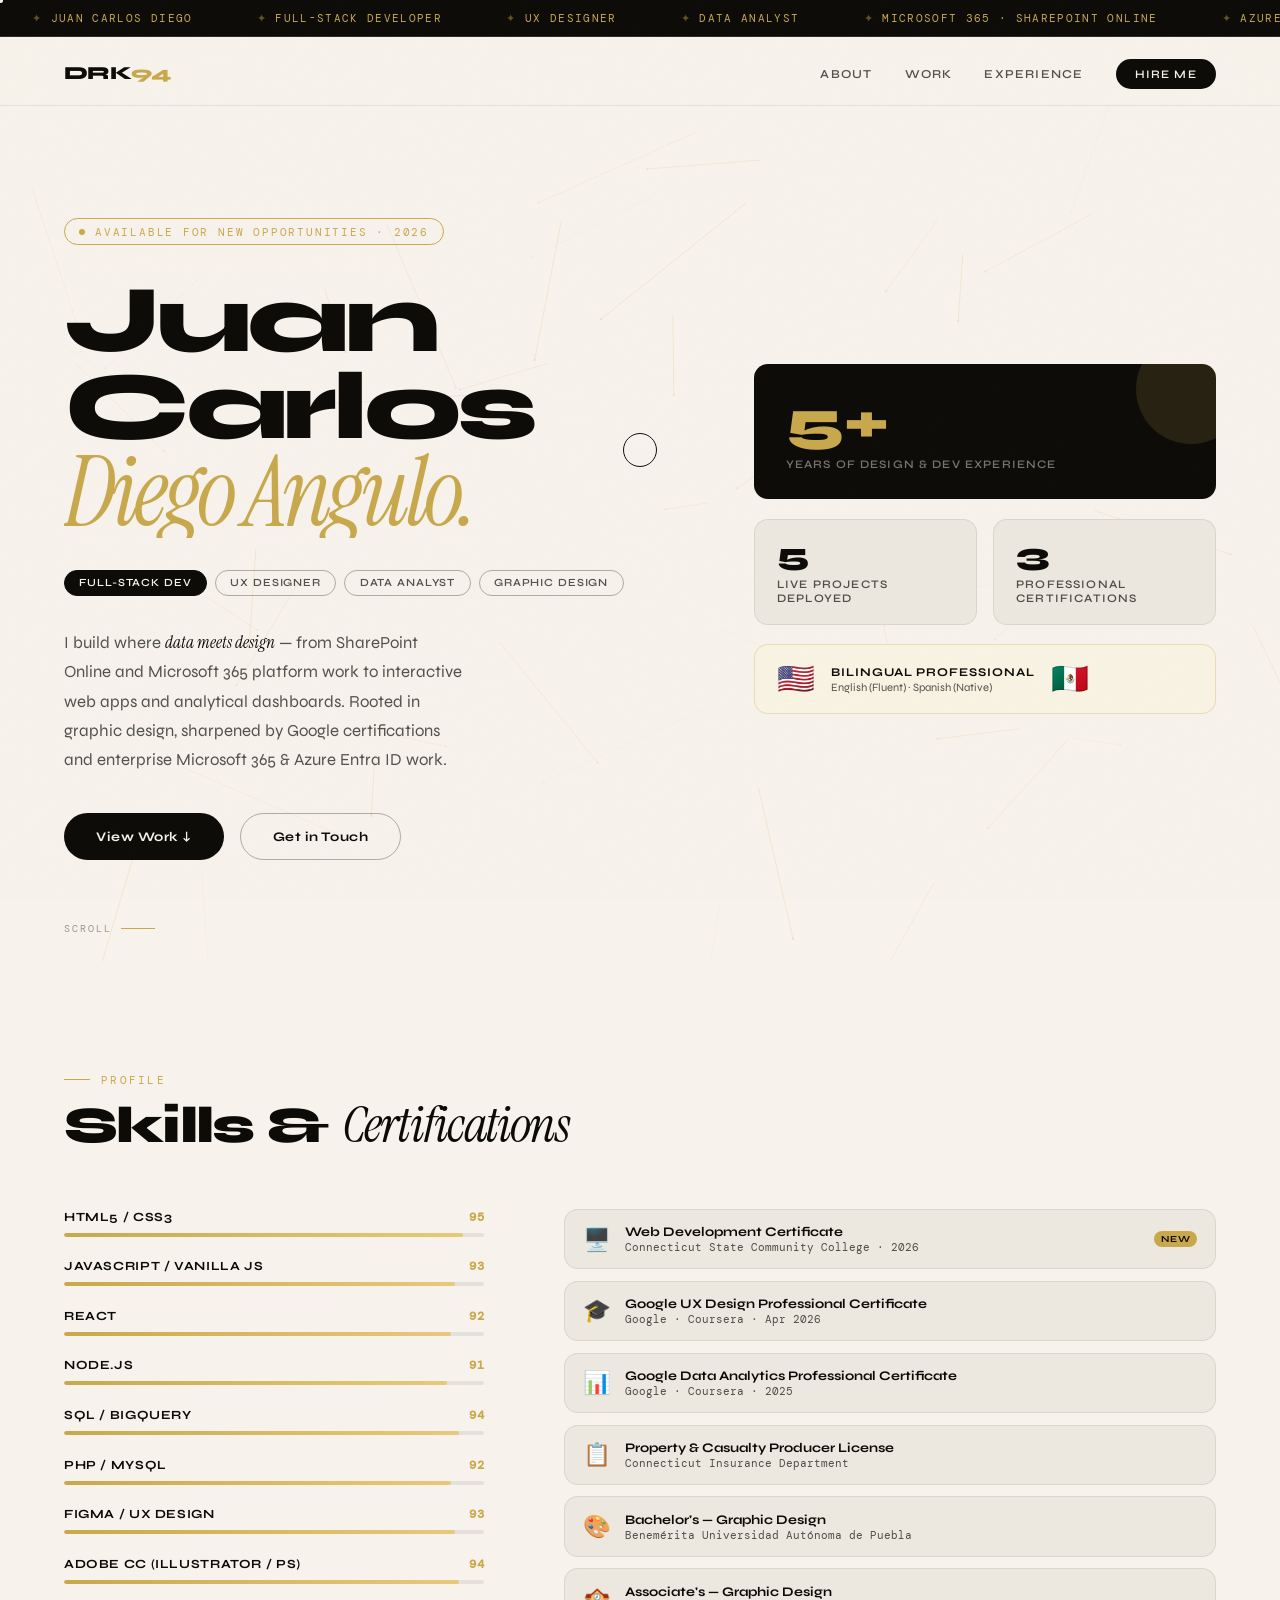
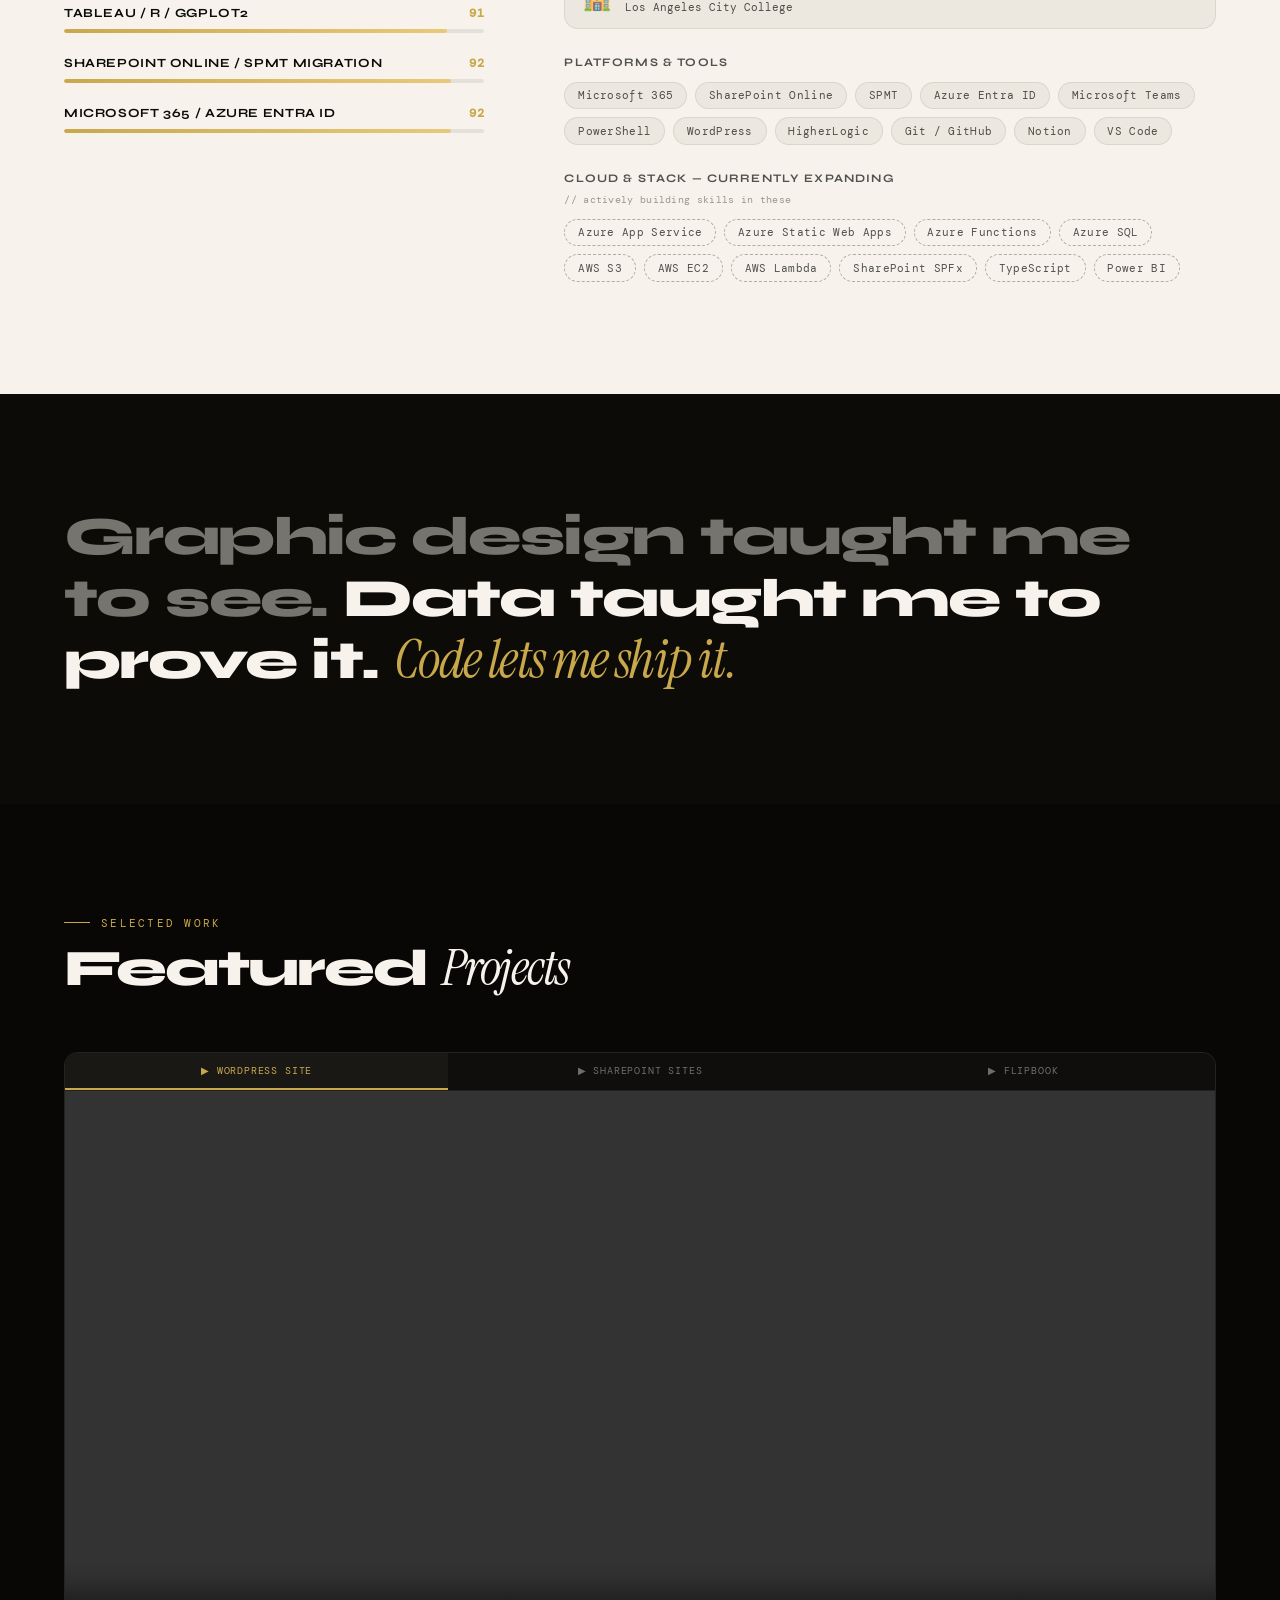
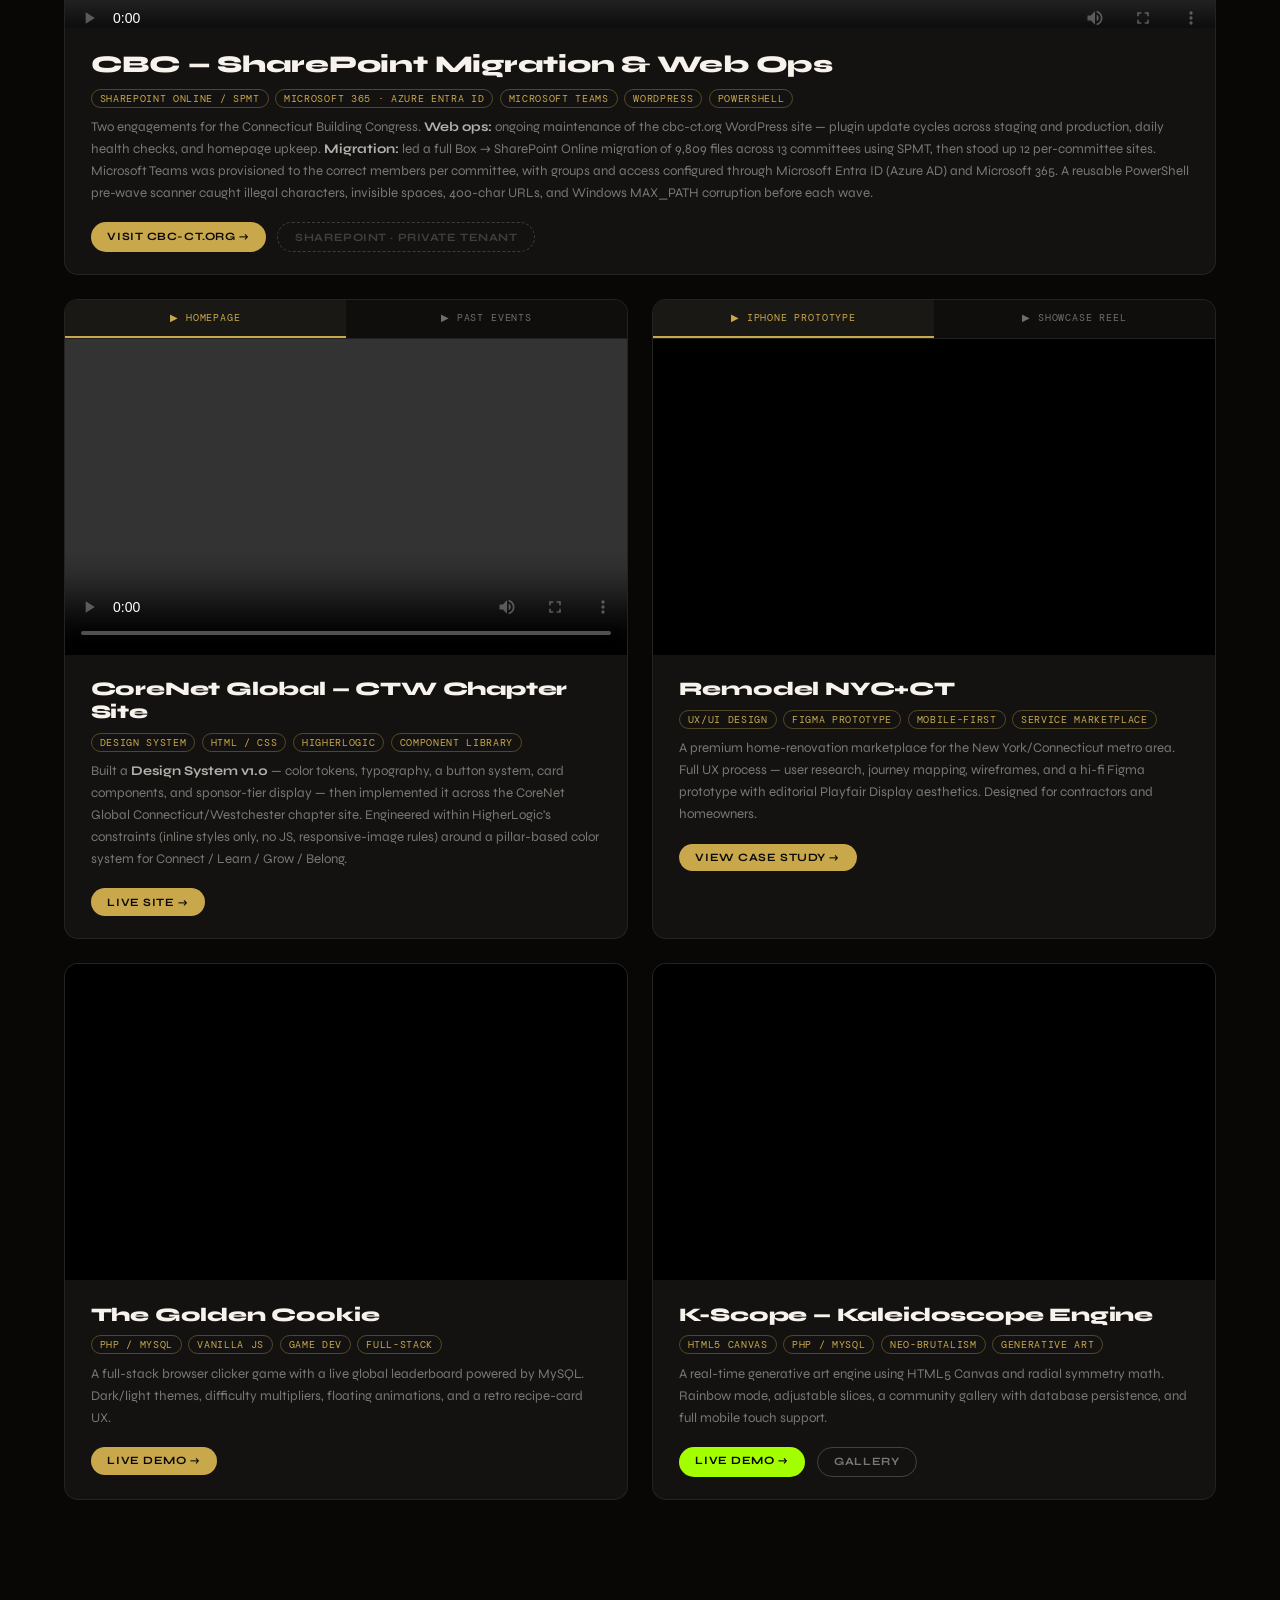
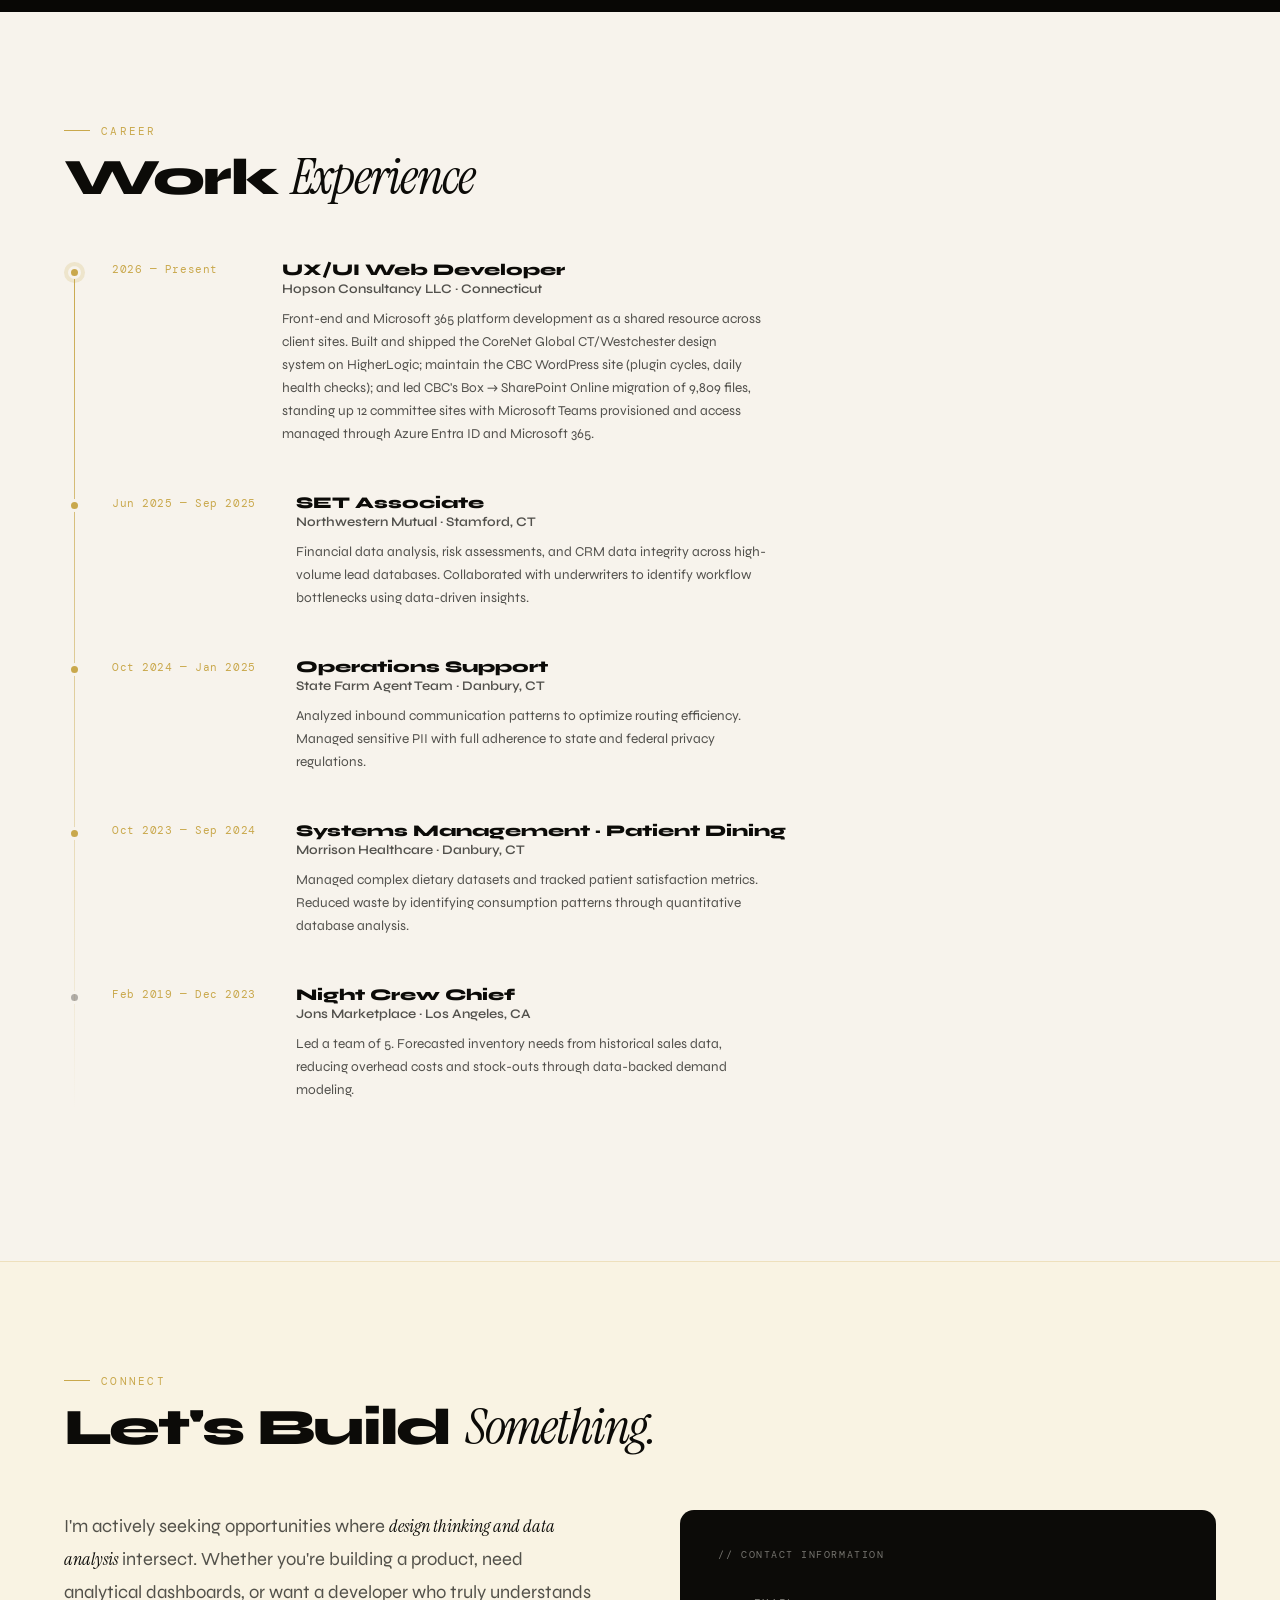
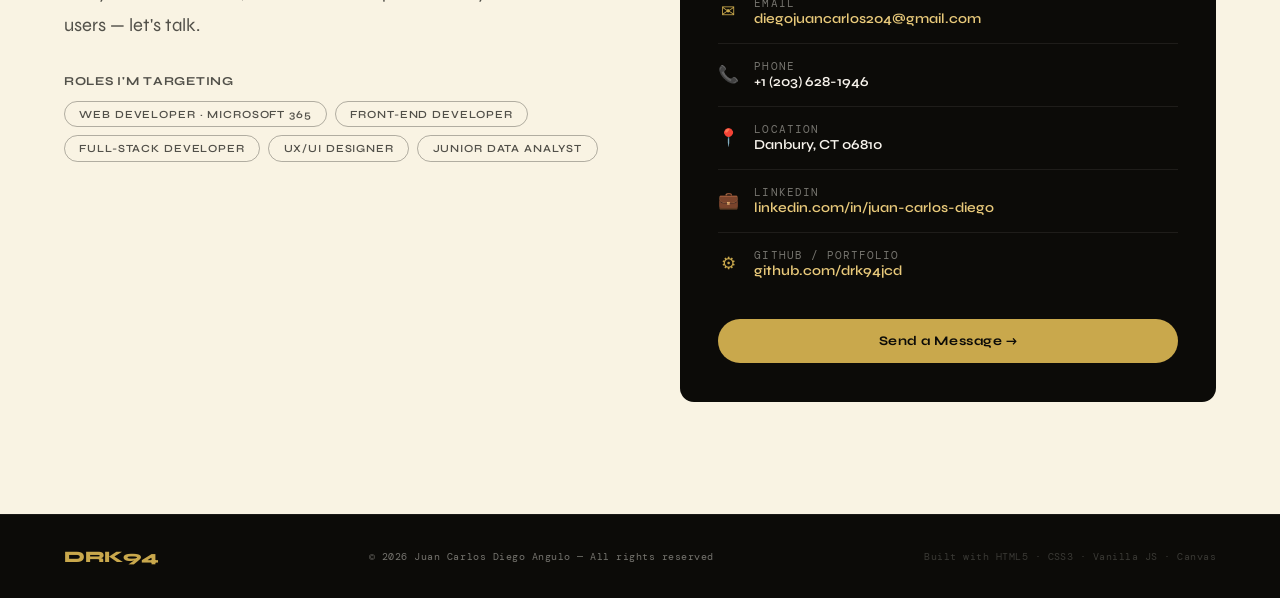
==== commit 30f0456c: "Update index.html" ====
--- a/index.html
+++ b/index.html
@@ -559,7 +559,7 @@
       <div class="crow"><span class="cicon">📍</span><div><div class="clabel">Location</div><div class="cvalue">Danbury, CT 06810</div></div></div>
       <div class="crow"><span class="cicon">💼</span><div><div class="clabel">LinkedIn</div><div class="cvalue"><a href="https://www.linkedin.com/in/juan-carlos-diego-6067922a4/" target="_blank" rel="noopener">linkedin.com/in/juan-carlos-diego</a></div></div></div>
       <div class="crow"><span class="cicon">⚙</span><div><div class="clabel">GitHub / Portfolio</div><div class="cvalue"><a href="https://github.com/drk94jcd" target="_blank" rel="noopener">github.com/drk94jcd</a></div></div></div>
-      <a href="mailto:juan.diego@ctstate.edu" class="btn btn-primary" style="margin-top:1.5rem;justify-content:center;width:100%;background:var(--gold);color:var(--ink);">Send a Message →</a>
+      <a href="mailto:diegojuancarlos204@gmail.com" class="btn btn-primary" style="margin-top:1.5rem;justify-content:center;width:100%;background:var(--gold);color:var(--ink);">Send a Message →</a>
     </div>
   </div>
 </section>
